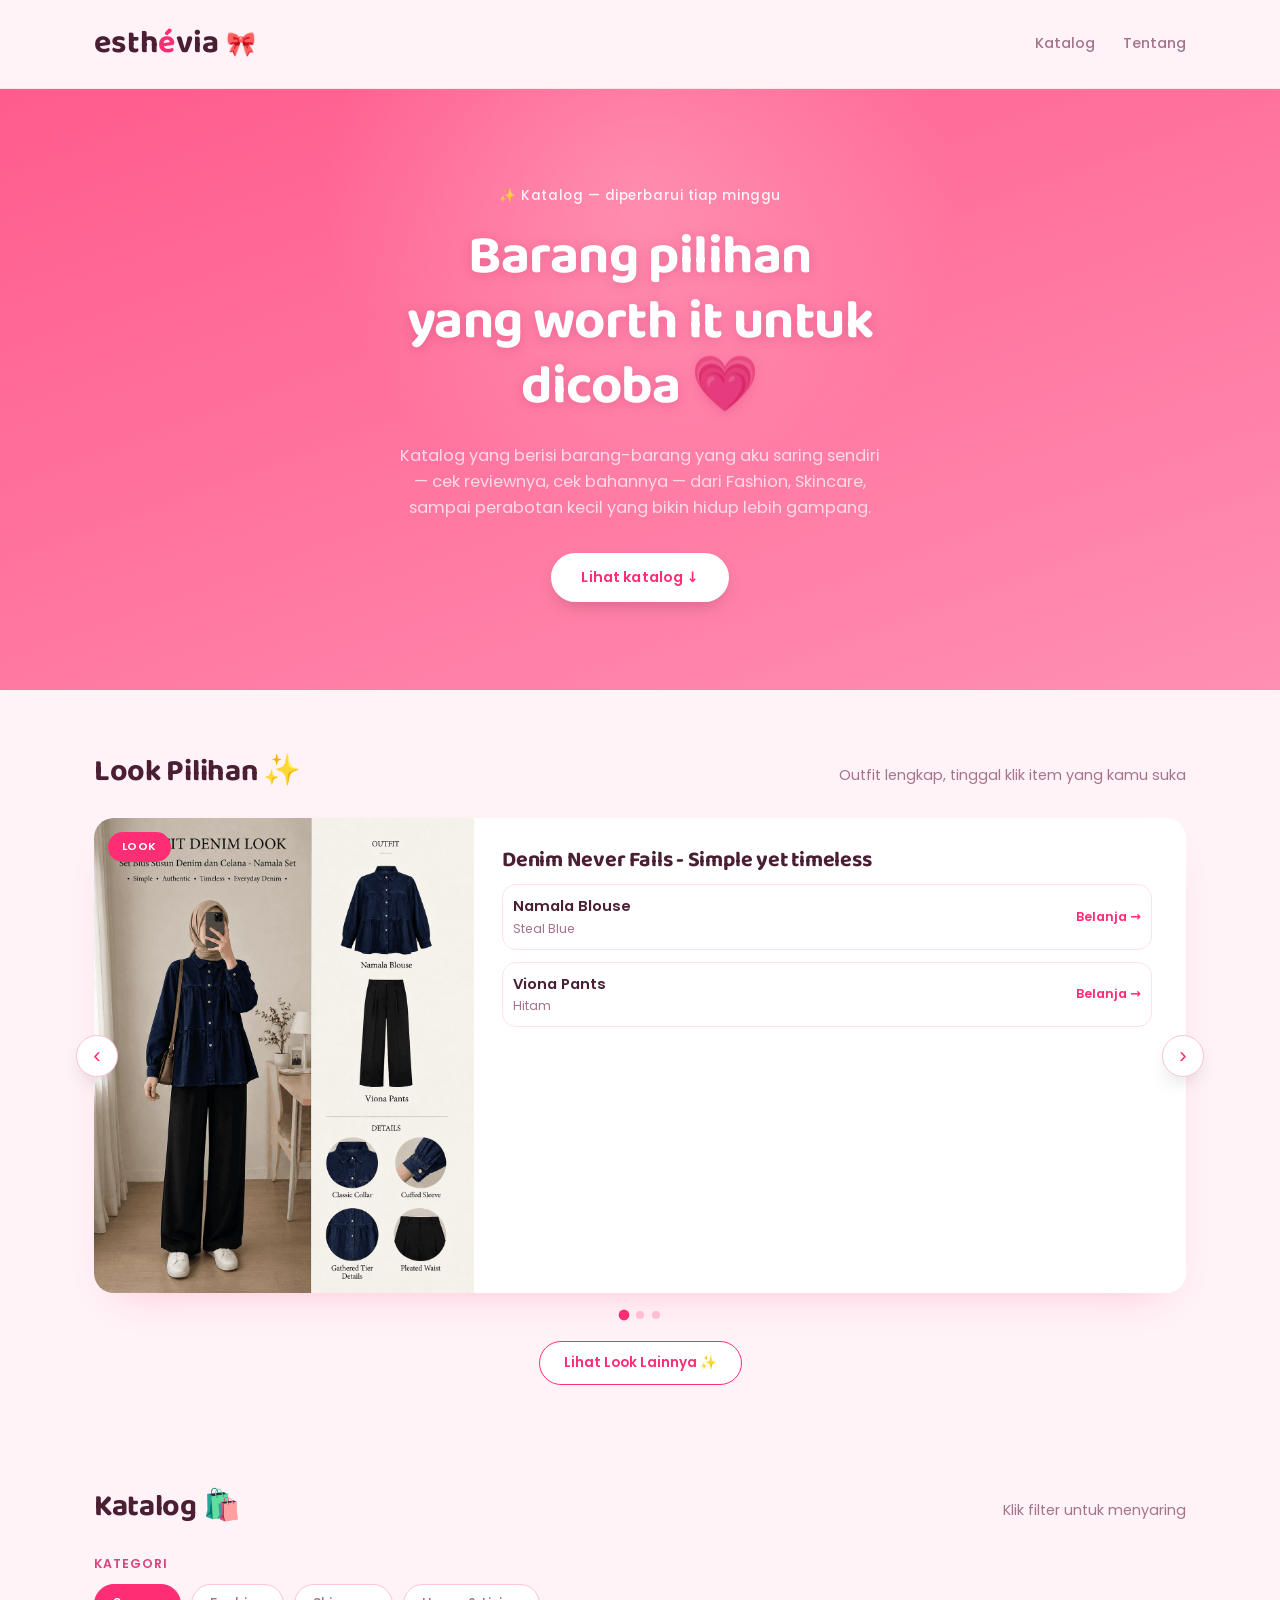
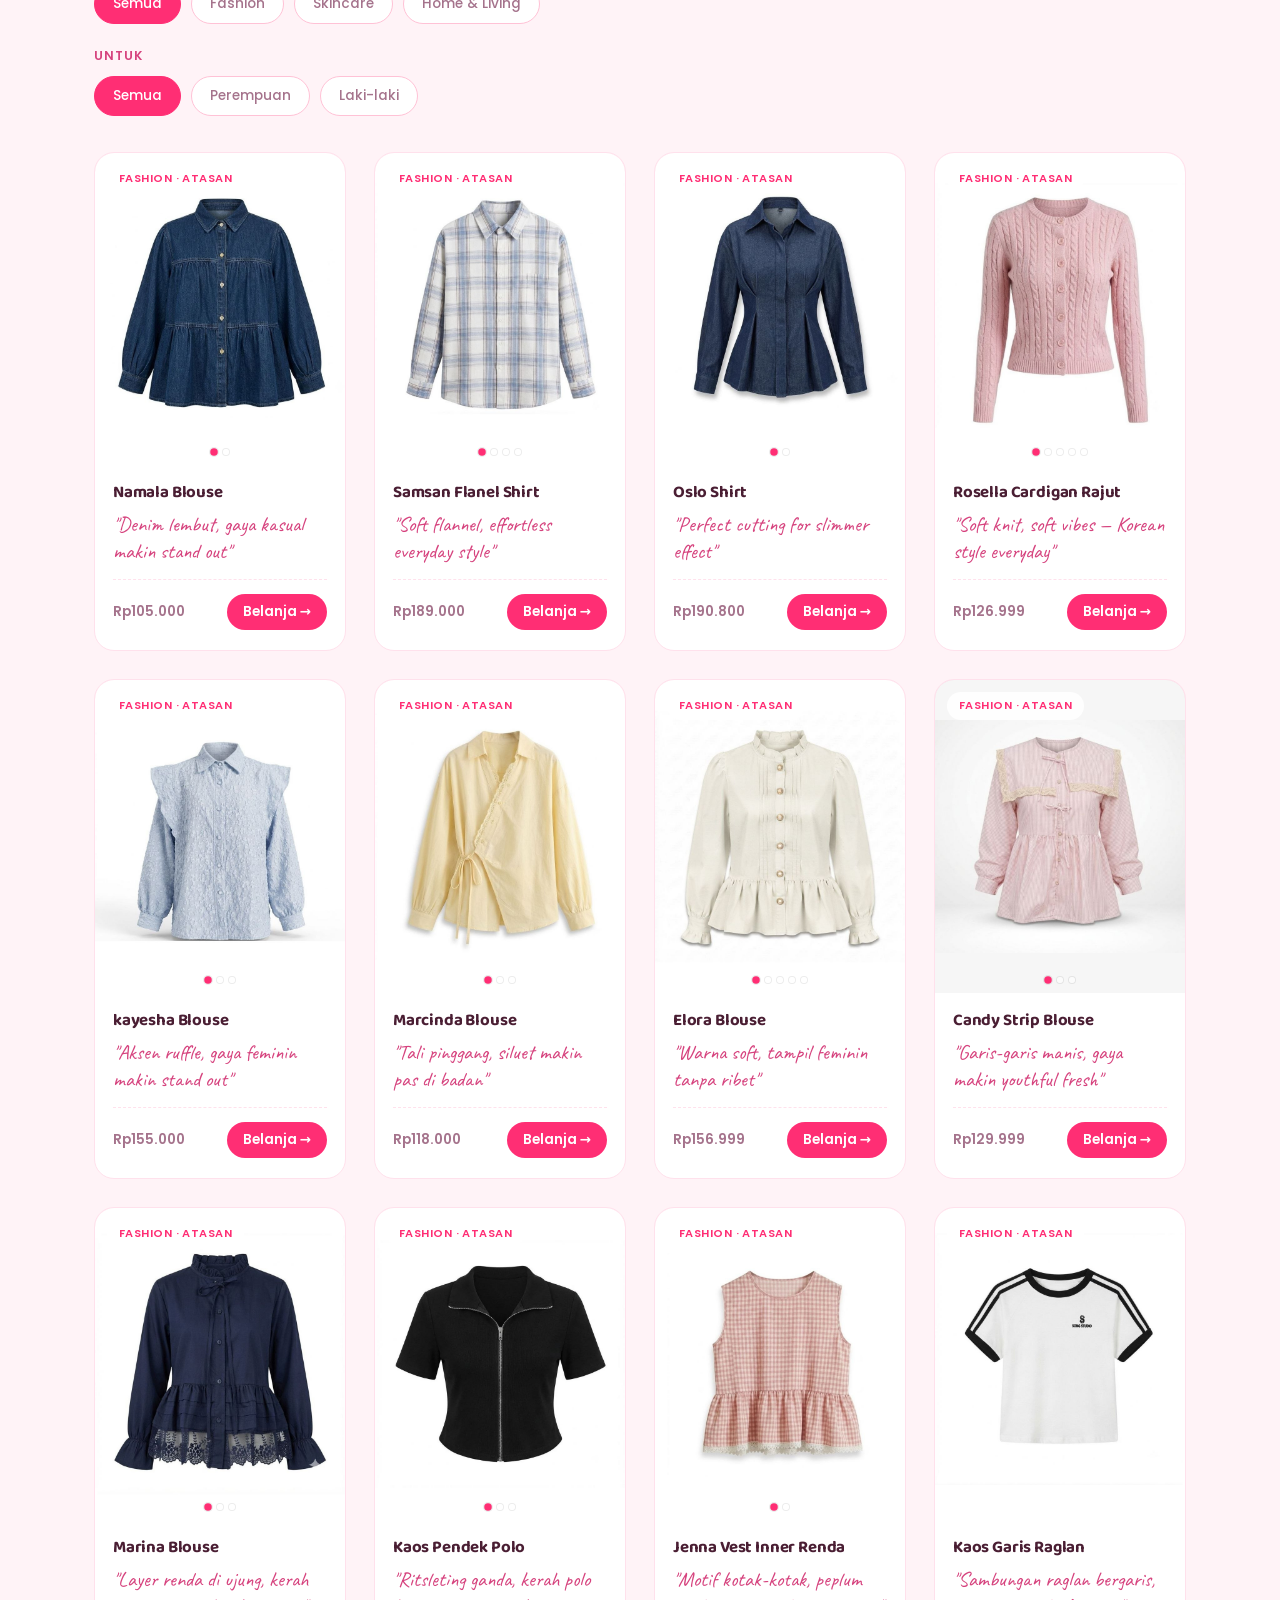
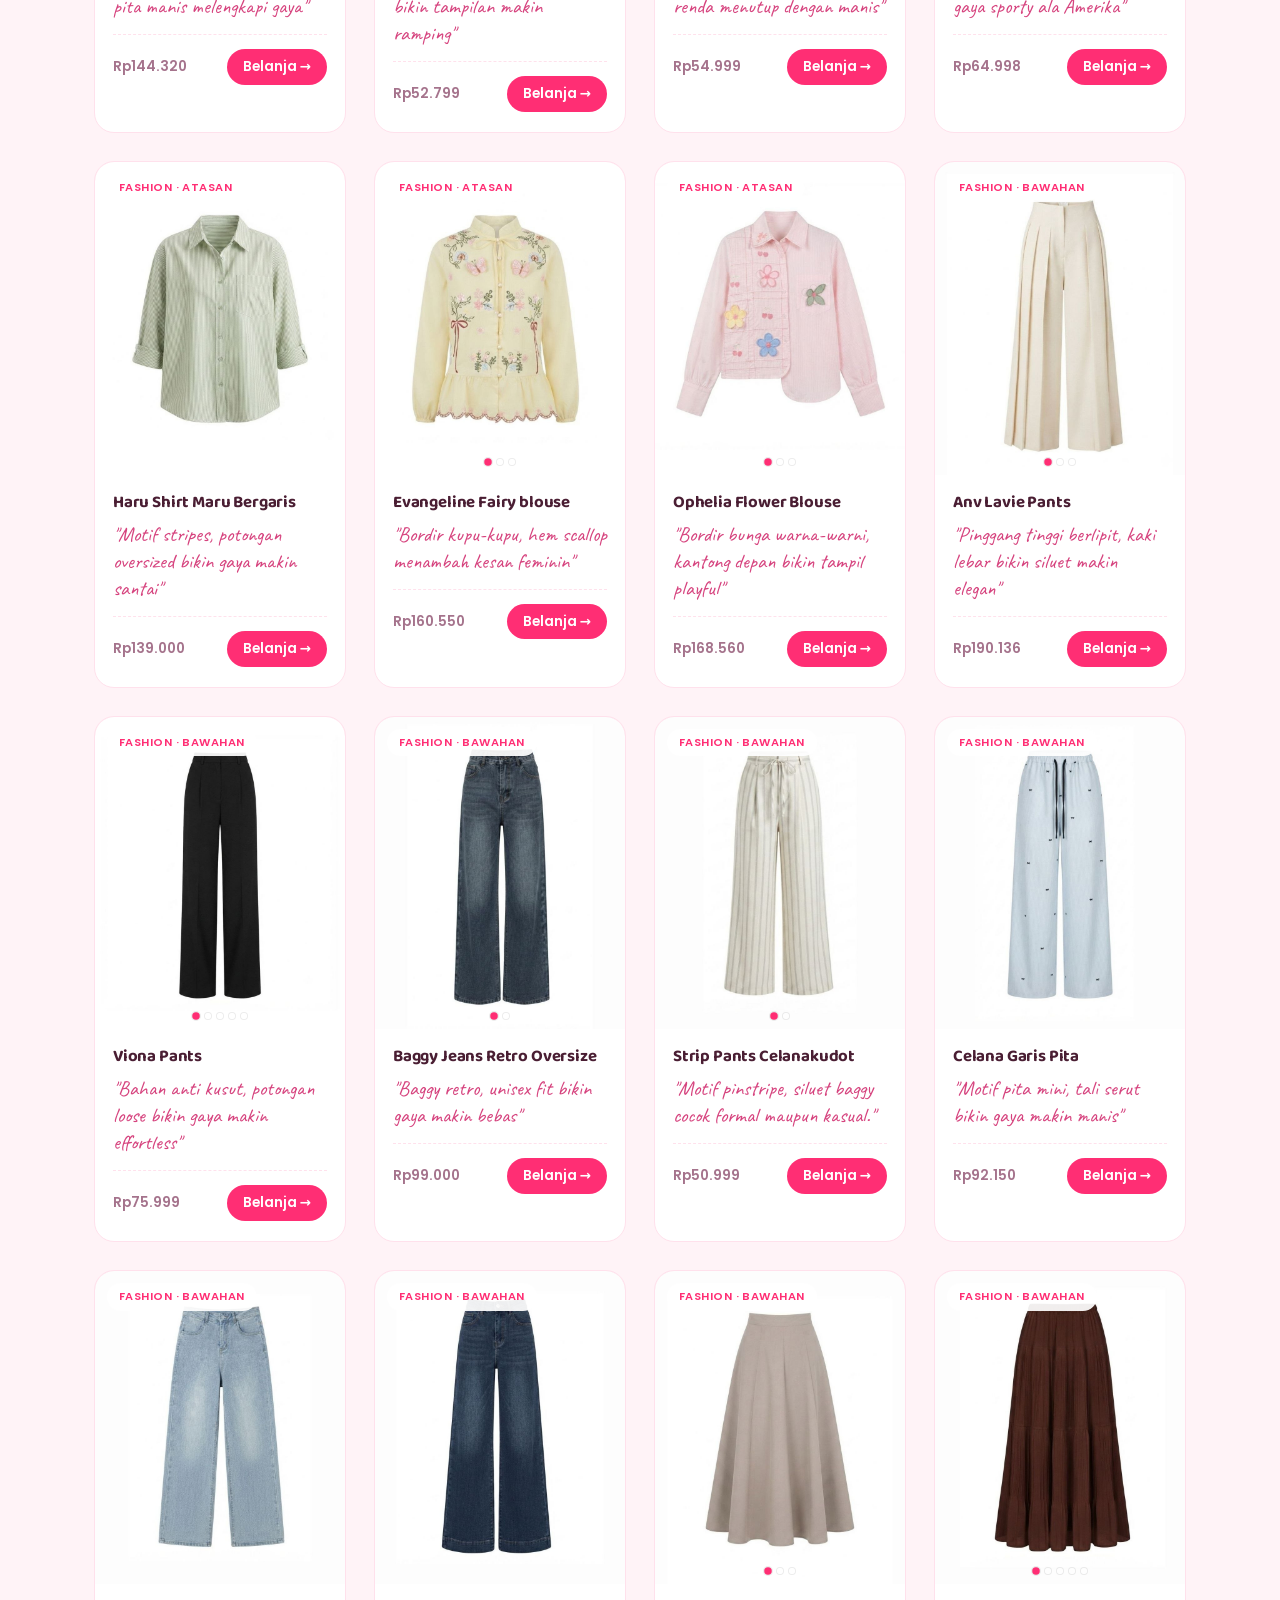
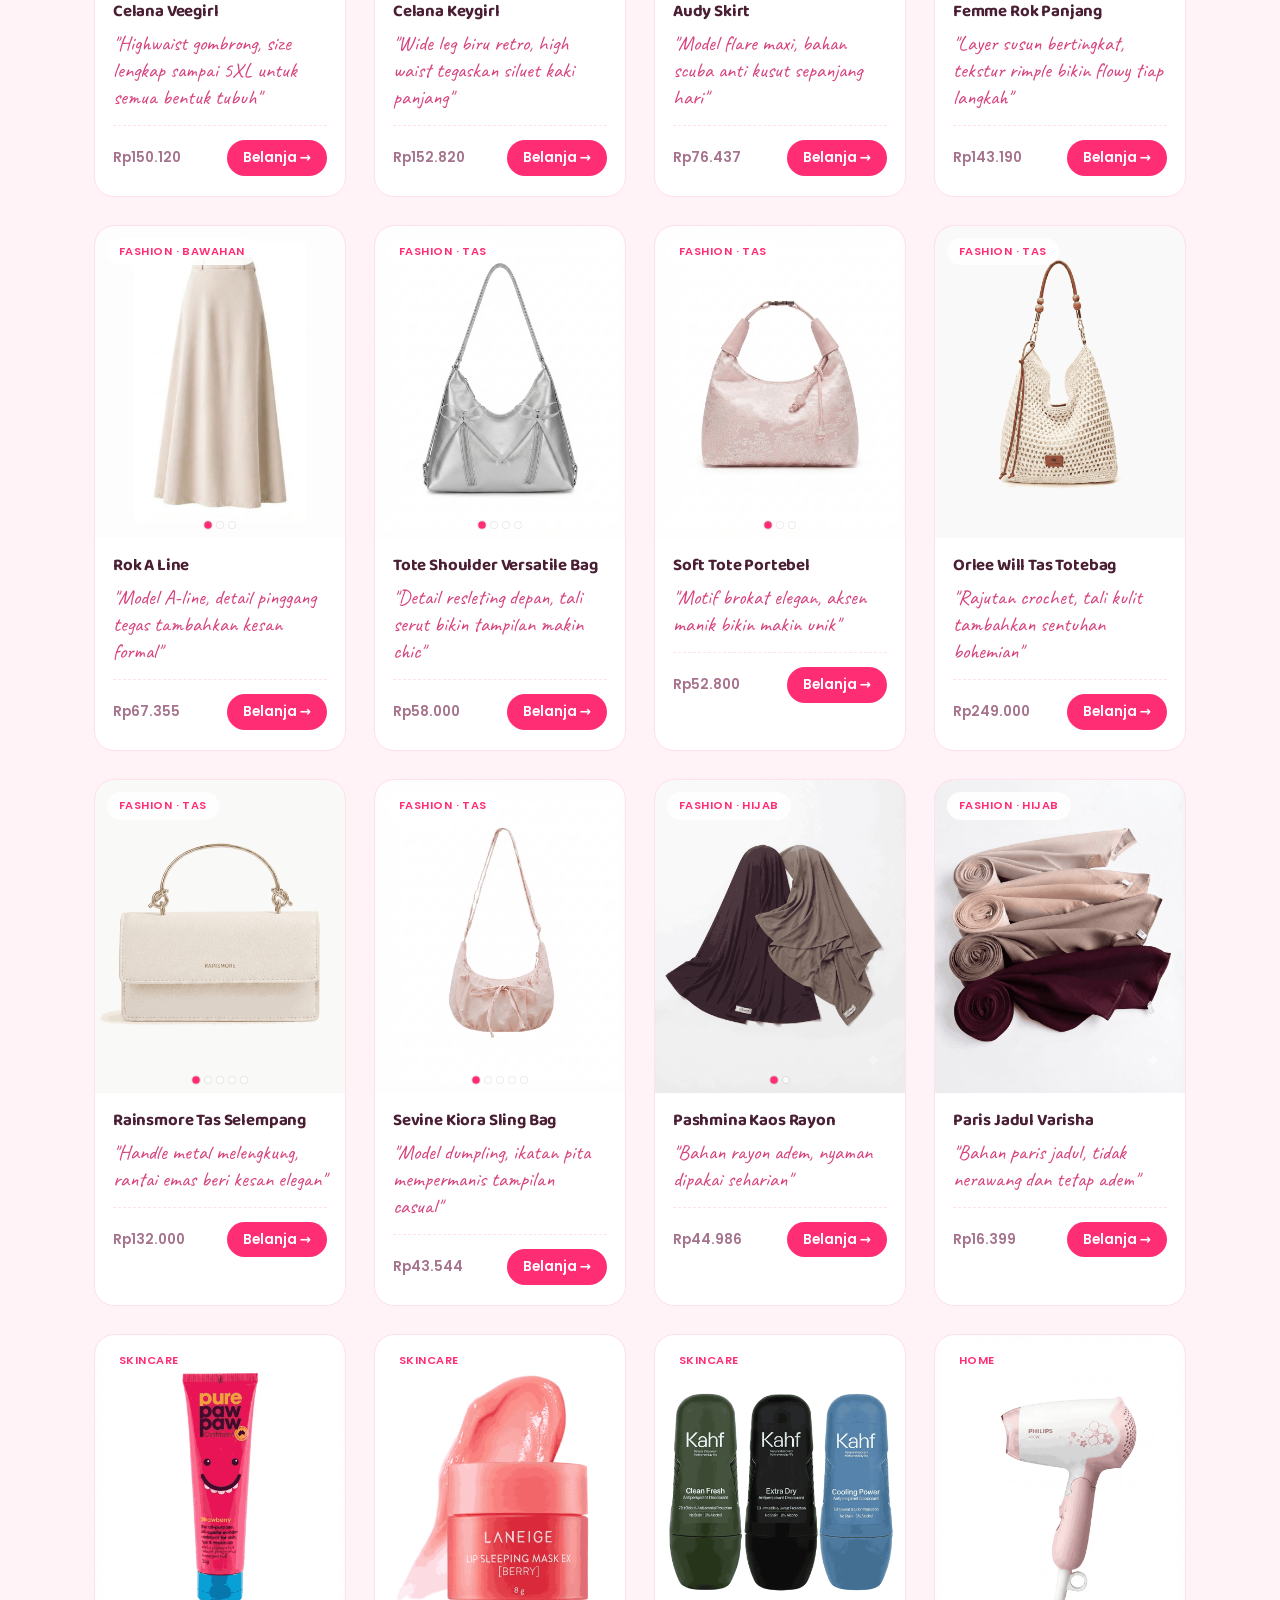
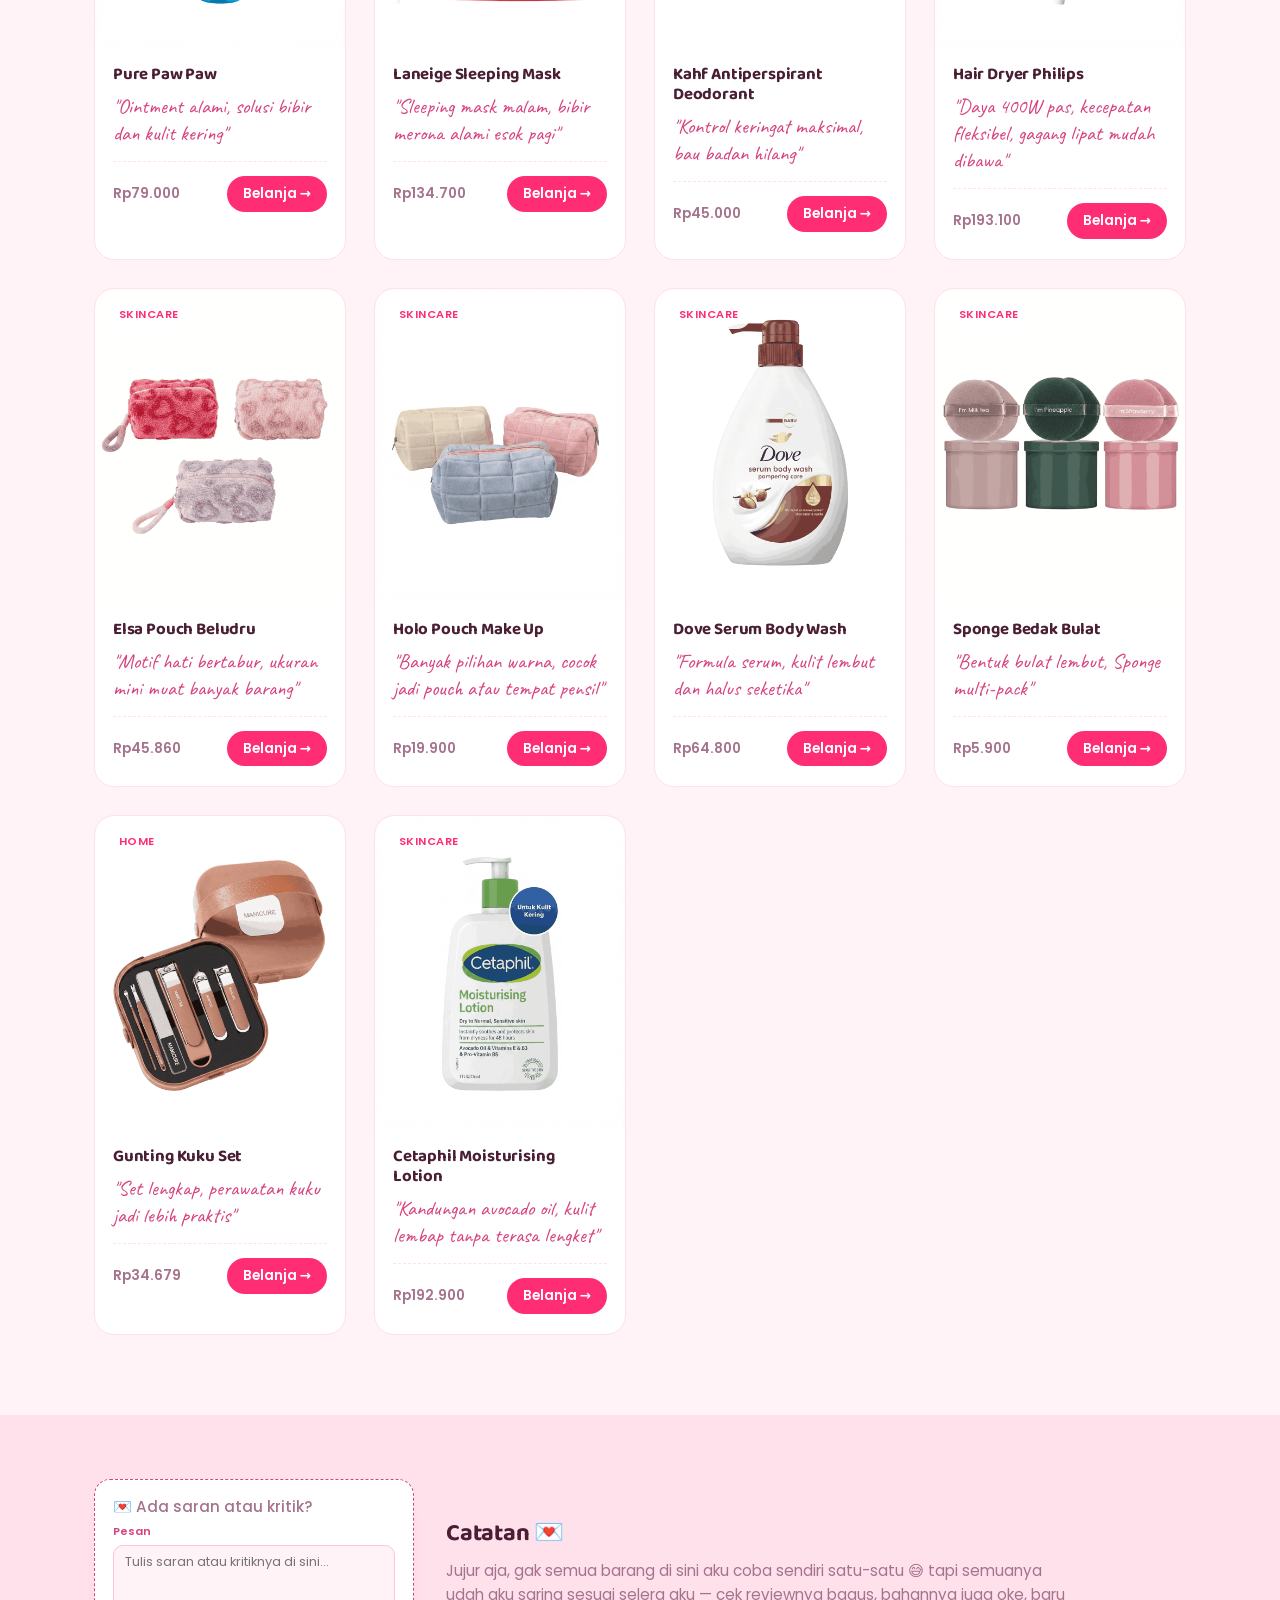
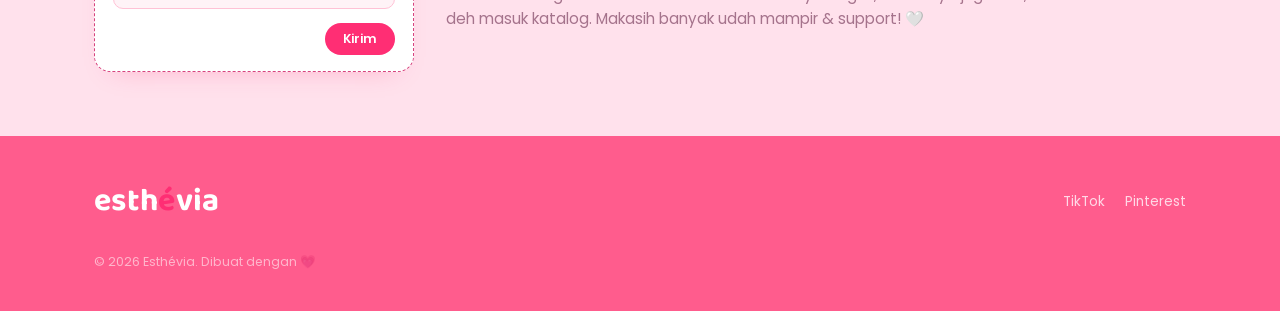
==== index.html @ 6f4e3a1a "Update index.html" ====
<!DOCTYPE html>
<html lang="id">
<head>
<meta charset="UTF-8">
<meta name="viewport" content="width=device-width, initial-scale=1.0">
<title>Esthévia — Katalog Rekomendasi</title>
<meta name="description" content="Kurasi barang pilihan yang benar-benar aku pakai dan rekomendasikan.">
<link rel="preconnect" href="https://fonts.googleapis.com">
<link rel="preconnect" href="https://fonts.gstatic.com" crossorigin>
<link href="https://fonts.googleapis.com/css2?family=Baloo+2:wght@500;600;700&family=Poppins:wght@400;500;600&family=Caveat:wght@500;600&display=swap" rel="stylesheet">
<link rel="stylesheet" href="style.css">
</head>
<body>

  <!-- ===== HEADER ===== -->
  <header class="site-header">
    <div class="wrap header-inner">
      <a href="#top" class="logo">esth<span>é</span>via <span class="logo-emoji">🎀</span></a>
      <nav class="main-nav">
        <a href="#katalog">Katalog</a>
        <a href="#tentang">Tentang</a>
      </nav>
    </div>
  </header>

  <!-- ===== HERO ===== -->
  <section class="hero" id="top">
    <div class="wrap hero-inner">
      <p class="hero-eyebrow">✨ Katalog — diperbarui tiap minggu</p>
      <h1 class="hero-title">Barang pilihan<br>yang worth it untuk dicoba 💗</h1>
      <p class="hero-sub">Katalog yang berisi barang-barang yang aku saring sendiri — cek reviewnya, cek bahannya — dari Fashion, Skincare, sampai perabotan kecil yang bikin hidup lebih gampang.</p>
      <a href="#katalog" class="hero-cta">Lihat katalog ↓</a>
    </div>
  </section>

  <!-- ===== LOOK OF THE WEEK ===== -->
  <section class="look" id="look">
    <div class="wrap">
      <div class="section-head">
        <h2>Look Pilihan ✨</h2>
        <p class="section-note">Outfit lengkap, tinggal klik item yang kamu suka</p>
      </div>

      <div class="look-carousel-wrap">
        <button class="look-nav look-nav-prev" id="lookPrev" aria-label="Look sebelumnya" type="button">‹</button>

        <div class="look-grid" id="lookGrid">

          <article class="look-card">
            <a class="look-photo" href="https://s.shopee.co.id/60Q6Vax48m" target="_blank" rel="noopener sponsored">
              <img src="Look 1.png" alt="Look 1">
              <span class="look-photo-tag">Look </span>
            </a>
            <div class="look-detail">
              <h3 class="look-title">Denim Never Fails - Simple yet timeless</h3>
              <ul class="look-items">
                <li class="look-item">
                  <a class="look-item-link" href="https://s.shopee.co.id/60Q6Vax48m" target="_blank" rel="noopener sponsored">
                      <span class="look-item-info">
                      <span class="look-item-name">Namala Blouse</span>
                      <span class="look-item-sub">Steal Blue</span>
                    </span>
                    <span class="look-item-cta">Belanja →</span>
                  </a>
                </li>
                <li class="look-item">
                  <a class="look-item-link" href="https://s.shopee.co.id/qi3OKfzMx" target="_blank" rel="noopener sponsored">
                      <span class="look-item-info">
                      <span class="look-item-name">Viona Pants</span>
                      <span class="look-item-sub">Hitam</span>
                    </span>
                    <span class="look-item-cta">Belanja →</span>
                  </a>
                </li>
              </ul>
            </div>
          </article>

          <article class="look-card">
            <a class="look-photo" href="https://link-affiliate-kamu.com/produk-kaos" target="_blank" rel="noopener sponsored">
              <img src="https://placehold.co/560x700/FFC2D6/4A1E33?text=Foto+Outfit" alt="Look casual weekend">
              <span class="look-photo-tag">Casual weekend</span>
            </a>
            <div class="look-detail">
              <h3 class="look-title">Santai tapi Tetep Cute</h3>
              <p class="look-desc">Buat jalan santai atau nongkrong — nyaman dipakai seharian, tetap kelihatan effortless.</p>
              <ul class="look-items">
                <li class="look-item">
                  <a class="look-item-link" href="https://link-affiliate-kamu.com/produk-kaos" target="_blank" rel="noopener sponsored">
                    <img class="look-item-thumb" src="https://placehold.co/120x120/FFE1EC/4A1E33?text=%F0%9F%91%95" alt="Kaos">
                    <span class="look-item-info">
                      <span class="look-item-name">Kaos Oversized</span>
                      <span class="look-item-sub">White / Sage / Mocha</span>
                    </span>
                    <span class="look-item-cta">Belanja →</span>
                  </a>
                </li>
                <li class="look-item">
                  <a class="look-item-link" href="https://link-affiliate-kamu.com/produk-celana-look" target="_blank" rel="noopener sponsored">
                    <img class="look-item-thumb" src="https://placehold.co/120x120/FFE1EC/4A1E33?text=%F0%9F%91%96" alt="Celana">
                    <span class="look-item-info">
                      <span class="look-item-name">Celana Wide Leg</span>
                      <span class="look-item-sub">Denim / Khaki</span>
                    </span>
                    <span class="look-item-cta">Belanja →</span>
                  </a>
                </li>
              </ul>
            </div>
          </article>

          <article class="look-card">
            <a class="look-photo" href="https://link-affiliate-kamu.com/produk-blazer" target="_blank" rel="noopener sponsored">
              <img src="https://placehold.co/560x700/FFC2D6/4A1E33?text=Foto+Outfit" alt="Look formal meeting">
              <span class="look-photo-tag">Office look</span>
            </a>
            <div class="look-detail">
              <h3 class="look-title">Formal tapi Gak Kaku</h3>
              <p class="look-desc">Cocok buat meeting atau presentasi — tetap rapi tapi tetap nyaman dipakai seharian.</p>
              <ul class="look-items">
                <li class="look-item">
                  <a class="look-item-link" href="https://link-affiliate-kamu.com/produk-blazer" target="_blank" rel="noopener sponsored">
                    <img class="look-item-thumb" src="https://placehold.co/120x120/FFE1EC/4A1E33?text=%F0%9F%A7%A5" alt="Blazer">
                    <span class="look-item-info">
                      <span class="look-item-name">Blazer Oversized</span>
                      <span class="look-item-sub">Black / Navy / Beige</span>
                    </span>
                    <span class="look-item-cta">Belanja →</span>
                  </a>
                </li>
                <li class="look-item">
                  <a class="look-item-link" href="https://link-affiliate-kamu.com/produk-kemeja" target="_blank" rel="noopener sponsored">
                    <img class="look-item-thumb" src="https://placehold.co/120x120/FFE1EC/4A1E33?text=%F0%9F%91%94" alt="Kemeja">
                    <span class="look-item-info">
                      <span class="look-item-name">Kemeja Basic</span>
                      <span class="look-item-sub">White / Sky Blue</span>
                    </span>
                    <span class="look-item-cta">Belanja →</span>
                  </a>
                </li>
                <li class="look-item">
                  <a class="look-item-link" href="https://link-affiliate-kamu.com/produk-celana-formal" target="_blank" rel="noopener sponsored">
                    <img class="look-item-thumb" src="https://placehold.co/120x120/FFE1EC/4A1E33?text=%F0%9F%91%96" alt="Celana formal">
                    <span class="look-item-info">
                      <span class="look-item-name">Celana Kain Straight</span>
                      <span class="look-item-sub">Black / Grey</span>
                    </span>
                    <span class="look-item-cta">Belanja →</span>
                  </a>
                </li>
              </ul>
            </div>
          </article>

        </div>

        <button class="look-nav look-nav-next" id="lookNext" aria-label="Look berikutnya" type="button">›</button>
      </div>

      <div class="look-dots" id="lookDots"></div>

      <div class="look-more-wrap">
        <a class="look-load-more" href="looks.html">Lihat Look Lainnya ✨</a>
      </div>
    </div>
  </section>

<!-- SECTION CATALOG-->
  <section class="katalog" id="katalog">
    <div class="wrap">
      <div class="section-head">
        <h2>Katalog 🛍️</h2>
        <p class="section-note">Klik filter untuk menyaring</p>
      </div>

      <div class="filter-group">
        <p class="filter-label">Kategori</p>
        <div class="filter-bar" role="tablist" aria-label="Saring kategori">
          <button class="filter-pill is-active" data-filter-type="category" data-filter="all">Semua</button>
          <button class="filter-pill" data-filter-type="category" data-filter="Fashion">Fashion</button>
          <button class="filter-pill" data-filter-type="category" data-filter="Skincare">Skincare</button>
          <button class="filter-pill" data-filter-type="category" data-filter="home">Home &amp; Living</button>
        </div>
      </div>

      <div class="filter-group sub-filter-group" id="FashionSubfilter" hidden>
        <p class="filter-label">Jenis Fashion</p>
        <div class="filter-bar" role="tablist" aria-label="Saring jenis Fashion">
          <button class="filter-pill sub-pill is-active" data-filter-type="subcategory" data-filter="all">Semua</button>
          <button class="filter-pill sub-pill" data-filter-type="subcategory" data-filter="atasan">Atasan</button>
          <button class="filter-pill sub-pill" data-filter-type="subcategory" data-filter="rok">Bawahan</button>
          <button class="filter-pill sub-pill" data-filter-type="subcategory" data-filter="celana">Hijab</button>
          <button class="filter-pill sub-pill" data-filter-type="subcategory" data-filter="celana">Tas</button>
        </div>
      </div>

      <div class="filter-group">
        <p class="filter-label">Untuk</p>
        <div class="filter-bar" role="tablist" aria-label="Saring gender">
          <button class="filter-pill is-active" data-filter-type="gender" data-filter="all">Semua</button>
          <button class="filter-pill" data-filter-type="gender" data-filter="Perempuan">Perempuan</button>
          <button class="filter-pill" data-filter-type="gender" data-filter="Laki-laki">Laki-laki</button>
        </div>
      </div>

      <!-- ===== GRID PRODUK ===== -->
      <div class="grid" id="productGrid">
        <!-- data-subcategory cuma dipakai kalau data-category="Fashion": isi atasan / rok / celana / kondangan -->
        <article class="card" data-category="Fashion" data-subcategory="atasan" data-gender="Perempuan">
          <div class="card-media">
            <div class="card-media-gallery">
              <a href="https://s.shopee.co.id/60Q6Vax48m" target="_blank" rel="noopener sponsored">
                <img src="Namala Blouse.jpg" alt="Namala Blouse - Steal Blue" loading="lazy">
              </a>
              <a href="https://s.shopee.co.id/60Q6Vax48m" target="_blank" rel="noopener sponsored">
                <img src="Namala Blouse 2.jpg" alt="Namala Blouse - Cloud Grey" loading="lazy">
              </a>
            </div>
            <span class="card-tag">Fashion · Atasan</span>
          </div>
          <div class="card-body">
            <h3 class="card-title">Namala Blouse</h3>
            <p class="card-note">"Denim lembut, gaya kasual makin stand out"</p>
            <div class="card-foot">
              <span class="card-price">Rp105.000</span>
              <a class="card-cta" href="https://s.shopee.co.id/60Q6Vax48m" target="_blank" rel="noopener sponsored">Belanja →</a>
            </div>
          </div>
        </article>
        
<!-- Tambah katalog-->
        <article class="card" data-category="Fashion" data-subcategory="atasan" data-gender="Perempuan">
          <div class="card-media">
            <div class="card-media-gallery">
              <a href="https://s.shopee.co.id/1VxjhNp482" target="_blank" rel="noopener sponsored">
                <img src="Samsan Flanel 1.jpg" alt="Samsan Flanel 1" loading="lazy">
              </a>
              <a href="https://s.shopee.co.id/1VxjhNp482" target="_blank" rel="noopener sponsored">
                <img src="Samsan Flanel 2.jpg" alt="Samsan Flanel 2" loading="lazy">
              </a>
              <a href="https://s.shopee.co.id/1VxjhNp482" target="_blank" rel="noopener sponsored">
                <img src="Samsan Flanel 3.jpg" alt="Samsan Flanel 3" loading="lazy">
              </a>
              <a href="https://s.shopee.co.id/1VxjhNp482" target="_blank" rel="noopener sponsored">
                <img src="Samsan Flanel 4.jpg" alt="Samsan Flanel 4" loading="lazy">
              </a>
            </div>
            <span class="card-tag">Fashion · Atasan</span>
          </div>
          <div class="card-body">
            <h3 class="card-title">Samsan Flanel Shirt</h3>
            <p class="card-note">"Soft flannel, effortless everyday style"</p>
            <div class="card-foot">
              <span class="card-price">Rp189.000</span>
              <a class="card-cta" href="https://s.shopee.co.id/1VxjhNp482" target="_blank" rel="noopener sponsored">Belanja →</a>
            </div>
          </div>
        </article>

    <!-- Tambah katalog-->
        <article class="card" data-category="Fashion" data-subcategory="atasan" data-gender="Perempuan">
          <div class="card-media">
            <div class="card-media-gallery">
              <a href="https://s.shopee.co.id/W5CWT0Ilz" target="_blank" rel="noopener sponsored">
                <img src="Oslo Shirt 1.jpg" alt="Oslo Shirt 1" loading="lazy">
              </a>
              <a href="https://s.shopee.co.id/W5CWT0Ilz" target="_blank" rel="noopener sponsored">
                <img src="Oslo Shirt 2.jpg" alt="Oslo Shirt 2" loading="lazy">
              </a>
            </div>
            <span class="card-tag">Fashion · Atasan</span>
          </div>
          <div class="card-body">
            <h3 class="card-title">Oslo Shirt</h3>
            <p class="card-note">"Perfect cutting for slimmer effect"</p>
            <div class="card-foot">
              <span class="card-price">Rp190.800</span>
              <a class="card-cta" href="https://s.shopee.co.id/W5CWT0Ilz" target="_blank" rel="noopener sponsored">Belanja →</a>
            </div>
          </div>
        </article>

<!-- Tambah katalog-->
        <article class="card" data-category="Fashion" data-subcategory="atasan" data-gender="Perempuan">
          <div class="card-media">
            <div class="card-media-gallery">
              <a href="https://s.shopee.co.id/3Vio8MV2PF" target="_blank" rel="noopener sponsored">
                <img src="Rosella Cardigan 1.jpg" alt="Rosella Cardigan 1" loading="lazy">
              </a>
              <a href="https://s.shopee.co.id/3Vio8MV2PF" target="_blank" rel="noopener sponsored">
                <img src="Rosella Cardigan 2.jpg" alt="Rosella Cardigan 2" loading="lazy">
              </a>
              <a href="https://s.shopee.co.id/3Vio8MV2PF" target="_blank" rel="noopener sponsored">
                <img src="Rosella Cardigan 3.jpg" alt="Rosella Cardigan 3" loading="lazy">
              </a>
              <a href="https://s.shopee.co.id/3Vio8MV2PF" target="_blank" rel="noopener sponsored">
                <img src="Rosella Cardigan 4.jpg" alt="Rosella Cardigan 4" loading="lazy">
              </a>
              <a href="https://s.shopee.co.id/3Vio8MV2PF" target="_blank" rel="noopener sponsored">
                <img src="Rosella Cardigan 5.jpg" alt="Rosella Cardigan 5" loading="lazy">
              </a>
            </div>
            <span class="card-tag">Fashion · Atasan</span>
          </div>
          <div class="card-body">
            <h3 class="card-title">Rosella Cardigan Rajut</h3>
            <p class="card-note">"Soft knit, soft vibes — Korean style everyday"</p>
            <div class="card-foot">
              <span class="card-price">Rp126.999</span>
              <a class="card-cta" href="https://s.shopee.co.id/3Vio8MV2PF" target="_blank" rel="noopener sponsored">Belanja →</a>
            </div>
          </div>
        </article>
        
<!-- Tambah katalog-->
        <article class="card" data-category="Fashion" data-subcategory="atasan" data-gender="Perempuan">
          <div class="card-media">
            <div class="card-media-gallery">
              <a href="https://s.shopee.co.id/18vz8wL2T" target="_blank" rel="noopener sponsored">
                <img src="Kayesha Blouse 1.jpg" alt="Kayesha Blouse 1" loading="lazy">
              </a>
              <a href="https://s.shopee.co.id/18vz8wL2T" target="_blank" rel="noopener sponsored">
                <img src="Kayesha Blouse 2.jpg" alt="Kayesha Blouse 2" loading="lazy">
              </a>
              <a href="https://s.shopee.co.id/18vz8wL2T" target="_blank" rel="noopener sponsored">
                <img src="Kayesha Blouse 3.jpg" alt="Kayesha Blouse 3" loading="lazy">
              </a>
            </div>
            <span class="card-tag">Fashion · Atasan</span>
          </div>
          <div class="card-body">
            <h3 class="card-title">kayesha Blouse</h3>
            <p class="card-note">"Aksen ruffle, gaya feminin makin stand out"</p>
            <div class="card-foot">
              <span class="card-price">Rp155.000</span>
              <a class="card-cta" href="https://s.shopee.co.id/18vz8wL2T" target="_blank" rel="noopener sponsored">Belanja →</a>
            </div>
          </div>
        </article> 
        
<!-- Tambah katalog-->
        <article class="card" data-category="Fashion" data-subcategory="atasan" data-gender="Perempuan">
          <div class="card-media">
            <div class="card-media-gallery">
              <a href="https://s.shopee.co.id/80BDVuZGyb" target="_blank" rel="noopener sponsored">
                <img src="Marcinda Blouse 1.jpg" alt="Marcinda Blouse 1" loading="lazy">
              </a>
              <a href="https://s.shopee.co.id/80BDVuZGyb" target="_blank" rel="noopener sponsored">
                <img src="Marcinda Blouse 2.jpg" alt="Marcinda Blouse 2" loading="lazy">
              </a>
              <a href="https://s.shopee.co.id/80BDVuZGyb" target="_blank" rel="noopener sponsored">
                <img src="Marcinda Blouse 3.jpg" alt="Marcinda Blouse 3" loading="lazy">
              </a>
            </div>
            <span class="card-tag">Fashion · Atasan</span>
          </div>
          <div class="card-body">
            <h3 class="card-title">Marcinda Blouse</h3>
            <p class="card-note">"Tali pinggang, siluet makin pas di badan"</p>
            <div class="card-foot">
              <span class="card-price">Rp118.000</span>
              <a class="card-cta" href="https://s.shopee.co.id/80BDVuZGyb" target="_blank" rel="noopener sponsored">Belanja →</a>
            </div>
          </div>
        </article> 
        
<!-- Tambah katalog-->
        <article class="card" data-category="Fashion" data-subcategory="atasan" data-gender="Perempuan">
          <div class="card-media">
            <div class="card-media-gallery">
              <a href="https://s.shopee.co.id/7fYN8HFgL1" target="_blank" rel="noopener sponsored">
                <img src="Elora Blouse 1.jpg" alt="Elora Blouse 1" loading="lazy">
              </a>
              <a href="https://s.shopee.co.id/7fYN8HFgL1" target="_blank" rel="noopener sponsored">
                <img src="Elora Blouse 2.jpg" alt="Elora Blouse 2" loading="lazy">
              </a>
              <a href="https://s.shopee.co.id/7fYN8HFgL1" target="_blank" rel="noopener sponsored">
                <img src="Elora Blouse 3.jpg" alt="Elora Blouse 3" loading="lazy">
              </a>
              <a href="https://s.shopee.co.id/7fYN8HFgL1" target="_blank" rel="noopener sponsored">
                <img src="Elora Blouse 4.jpg" alt="Elora Blouse 4" loading="lazy">
              </a>
              <a href="https://s.shopee.co.id/7fYN8HFgL1" target="_blank" rel="noopener sponsored">
                <img src="Elora Blouse 5.jpg" alt="Elora Blouse 5" loading="lazy">
              </a>
            </div>
            <span class="card-tag">Fashion · Atasan</span>
          </div>
          <div class="card-body">
            <h3 class="card-title">Elora Blouse</h3>
            <p class="card-note">"Warna soft, tampil feminin tanpa ribet"</p>
            <div class="card-foot">
              <span class="card-price">Rp156.999</span>
              <a class="card-cta" href="https://s.shopee.co.id/7fYN8HFgL1" target="_blank" rel="noopener sponsored">Belanja →</a>
            </div>
          </div>
        </article> 
        
<!-- Tambah katalog-->
        <article class="card" data-category="Fashion" data-subcategory="atasan" data-gender="Perempuan">
          <div class="card-media">
            <div class="card-media-gallery">
              <a href="https://s.shopee.co.id/5fnIkceLxA" target="_blank" rel="noopener sponsored">
                <img src="Candy Strip Blouse 3.jpg" alt="Candy Strip Blouse 3" loading="lazy">
              </a>
              <a href="https://s.shopee.co.id/5fnIkceLxA" target="_blank" rel="noopener sponsored">
                <img src="Candy Strip Blouse 2.jpg" alt="Candy Strip Blouse 2" loading="lazy">
              </a>
              <a href="https://s.shopee.co.id/5fnIkceLxA" target="_blank" rel="noopener sponsored">
                <img src="Candy Strip Blouse 1.jpg" alt="Candy Strip Blouse 1" loading="lazy">
              </a>
            </div>
            <span class="card-tag">Fashion · Atasan</span>
          </div>
          <div class="card-body">
            <h3 class="card-title">Candy Strip Blouse</h3>
            <p class="card-note">"Garis-garis manis, gaya makin youthful fresh"</p>
            <div class="card-foot">
              <span class="card-price">Rp129.999</span>
              <a class="card-cta" href="https://s.shopee.co.id/5fnIkceLxA" target="_blank" rel="noopener sponsored">Belanja →</a>
            </div>
          </div>
        </article> 
        
<!-- Tambah katalog-->
        <article class="card" data-category="Fashion" data-subcategory="atasan" data-gender="Perempuan">
          <div class="card-media">
            <div class="card-media-gallery">
              <a href="https://s.shopee.co.id/4VbLk6rIXD" target="_blank" rel="noopener sponsored">
                <img src="Marina Blouse 1.jpg" alt="Marina Blouse 1" loading="lazy">
              </a>
              <a href="https://s.shopee.co.id/4VbLk6rIXD" target="_blank" rel="noopener sponsored">
                <img src="Marina Blouse 2.jpg" alt="Marina Blouse 2" loading="lazy">
              </a>
              <a href="https://s.shopee.co.id/4VbLk6rIXD" target="_blank" rel="noopener sponsored">
                <img src="Marina Blouse 3.jpg" alt="Marina Blouse 3" loading="lazy">
              </a>
            </div>
            <span class="card-tag">Fashion · Atasan</span>
          </div>
          <div class="card-body">
            <h3 class="card-title">Marina Blouse</h3>
            <p class="card-note">"Layer renda di ujung, kerah pita manis melengkapi gaya"</p>
            <div class="card-foot">
              <span class="card-price">Rp144.320</span>
              <a class="card-cta" href="https://s.shopee.co.id/4VbLk6rIXD" target="_blank" rel="noopener sponsored">Belanja →</a>
            </div>
          </div>
        </article> 

<!-- Tambah katalog-->
        <article class="card" data-category="Fashion" data-subcategory="atasan" data-gender="Perempuan">
          <div class="card-media">
            <div class="card-media-gallery">
              <a href="https://s.shopee.co.id/8Ko4F3TSTY" target="_blank" rel="noopener sponsored">
                <img src="Kaos Pendek Polo 1.jpg" alt="Kaos Pendek Polo 1" loading="lazy">
              </a>
              <a href="https://s.shopee.co.id/8Ko4F3TSTY" target="_blank" rel="noopener sponsored">
                <img src="Kaos Pendek Polo 2.jpg" alt="Kaos Pendek Polo 2" loading="lazy">
              </a>
              <a href="https://s.shopee.co.id/8Ko4F3TSTY" target="_blank" rel="noopener sponsored">
                <img src="Kaos Pendek Polo 3.jpg" alt="Kaos Pendek Polo 3" loading="lazy">
              </a>
            </div>
            <span class="card-tag">Fashion · Atasan</span>
          </div>
          <div class="card-body">
            <h3 class="card-title">Kaos Pendek Polo</h3>
            <p class="card-note">"Ritsleting ganda, kerah polo bikin tampilan makin ramping"</p>
            <div class="card-foot">
              <span class="card-price">Rp52.799</span>
              <a class="card-cta" href="https://s.shopee.co.id/8Ko4F3TSTY" target="_blank" rel="noopener sponsored">Belanja →</a>
            </div>
          </div>
        </article> 
        
<!-- Tambah katalog-->
        <article class="card" data-category="Fashion" data-subcategory="atasan" data-gender="Perempuan">
          <div class="card-media">
            <div class="card-media-gallery">
              <a href="https://s.shopee.co.id/7Ac6v8pjrr" target="_blank" rel="noopener sponsored">
                <img src="Jenna Vest 1.jpg" alt="Jenna Vest 1" loading="lazy">
              </a>
              <a href="https://s.shopee.co.id/7Ac6v8pjrr" target="_blank" rel="noopener sponsored">
                <img src="Jenna Vest 2.jpg" alt="Jenna Vest 2" loading="lazy">
              </a>
            </div>
            <span class="card-tag">Fashion · Atasan</span>
          </div>
          <div class="card-body">
            <h3 class="card-title">Jenna Vest Inner Renda</h3>
            <p class="card-note">"Motif kotak-kotak, peplum renda menutup dengan manis"</p>
            <div class="card-foot">
              <span class="card-price">Rp54.999</span>
              <a class="card-cta" href="https://s.shopee.co.id/7Ac6v8pjrr" target="_blank" rel="noopener sponsored">Belanja →</a>
            </div>
          </div>
        </article> 
        
<!-- Tambah katalog-->
        <article class="card" data-category="Fashion" data-subcategory="atasan" data-gender="Perempuan">
          <div class="card-media">
            <div class="card-media-gallery">
              <a href="https://s.shopee.co.id/5Ar2XXHjet" target="_blank" rel="noopener sponsored">
                <img src="Kaos Garis Raglan.jpg" alt="Kaos Garis Raglan" loading="lazy">
              </a>
            </div>
            <span class="card-tag">Fashion · Atasan</span>
          </div>
          <div class="card-body">
            <h3 class="card-title">Kaos Garis Raglan</h3>
            <p class="card-note">"Sambungan raglan bergaris, gaya sporty ala Amerika"</p>
            <div class="card-foot">
              <span class="card-price">Rp64.998</span>
              <a class="card-cta" href="https://s.shopee.co.id/5Ar2XXHjet" target="_blank" rel="noopener sponsored">Belanja →</a>
            </div>
          </div>
        </article> 
        
<!-- Tambah katalog-->
        <article class="card" data-category="Fashion" data-subcategory="atasan" data-gender="Perempuan">
          <div class="card-media">
            <div class="card-media-gallery">
              <a href="https://s.shopee.co.id/2BDQy60wc5" target="_blank" rel="noopener sponsored">
                <img src="Haru Shirt Maru Bergaris.jpg" alt="Haru Shirt Maru Bergaris" loading="lazy">
              </a>
            </div>
            <span class="card-tag">Fashion · Atasan</span>
          </div>
          <div class="card-body">
            <h3 class="card-title">Haru Shirt Maru Bergaris</h3>
            <p class="card-note">"Motif stripes, potongan oversized bikin gaya makin santai"</p>
            <div class="card-foot">
              <span class="card-price">Rp139.000</span>
              <a class="card-cta" href="https://s.shopee.co.id/2BDQy60wc5" target="_blank" rel="noopener sponsored">Belanja →</a>
            </div>
          </div>
        </article> 
        
<!-- Tambah katalog-->
        <article class="card" data-category="Fashion" data-subcategory="atasan" data-gender="Perempuan">
          <div class="card-media">
            <div class="card-media-gallery">
              <a href="https://s.shopee.co.id/3qLexDwYgm" target="_blank" rel="noopener sponsored">
                <img src="Evangeline Fairy blouse 1.jpg" alt="Evangeline Fairy blouse 1" loading="lazy">
              </a>
              <a href="https://s.shopee.co.id/3qLexDwYgm" target="_blank" rel="noopener sponsored">
                <img src="Evangeline Fairy blouse 2.jpg" alt="Evangeline Fairy blouse 2" loading="lazy">
              </a>
              <a href="https://s.shopee.co.id/3qLexDwYgm" target="_blank" rel="noopener sponsored">
                <img src="Evangeline Fairy blouse 3.jpg" alt="Evangeline Fairy blouse 3" loading="lazy">
              </a>
            </div>
            <span class="card-tag">Fashion · Atasan</span>
          </div>
          <div class="card-body">
            <h3 class="card-title">Evangeline Fairy blouse</h3>
            <p class="card-note">"Bordir kupu-kupu, hem scallop menambah kesan feminin"</p>
            <div class="card-foot">
              <span class="card-price">Rp160.550</span>
              <a class="card-cta" href="https://s.shopee.co.id/3qLexDwYgm" target="_blank" rel="noopener sponsored">Belanja →</a>
            </div>
          </div>
        </article> 

     <!-- Tambah katalog-->
        <article class="card" data-category="Fashion" data-subcategory="atasan" data-gender="Perempuan">
          <div class="card-media">
            <div class="card-media-gallery">
              <a href="https://s.shopee.co.id/4LHvYBGfet" target="_blank" rel="noopener sponsored">
                <img src="Ophelia Flower Blouse 1.jpg" alt="Ophelia Flower Blouse 1" loading="lazy">
              </a>
              <a href="https://s.shopee.co.id/4LHvYBGfet" target="_blank" rel="noopener sponsored">
                <img src="Ophelia Flower Blouse 2.jpg" alt="Ophelia Flower Blouse 2" loading="lazy">
              </a>
              <a href="https://s.shopee.co.id/4LHvYBGfet" target="_blank" rel="noopener sponsored">
                <img src="Ophelia Flower Blouse 3.jpg" alt="Ophelia Flower Blouse 3" loading="lazy">
              </a>
            </div>
            <span class="card-tag">Fashion · Atasan</span>
          </div>
          <div class="card-body">
            <h3 class="card-title">Ophelia Flower Blouse</h3>
            <p class="card-note">"Bordir bunga warna-warni, kantong depan bikin tampil playful"</p>
            <div class="card-foot">
              <span class="card-price">Rp168.560</span>
              <a class="card-cta" href="https://s.shopee.co.id/3qLexDwYgm" target="_blank" rel="noopener sponsored">Belanja →</a>
            </div>
          </div>
        </article> 
        
<!-- Tambah katalog-->
        <article class="card" data-category="Fashion" data-subcategory="Bawahan" data-gender="Perempuan">
          <div class="card-media">
            <div class="card-media-gallery">
              <a href="https://s.shopee.co.id/5VTswqccqK" target="_blank" rel="noopener sponsored">
                <img src="Anv Lavie Pants 1.jpg" alt="Anv Lavie Pants 1" loading="lazy">
              </a>
              <a href="https://s.shopee.co.id/5VTswqccqK" target="_blank" rel="noopener sponsored">
                <img src="Anv Lavie Pants 2.jpg" alt="Anv Lavie Pants 2" loading="lazy">
              </a>
              <a href="https://s.shopee.co.id/5VTswqccqK" target="_blank" rel="noopener sponsored">
                <img src="Anv Lavie Pants 3.jpg" alt="Anv Lavie Pants 3" loading="lazy">
              </a>
            </div>
            <span class="card-tag">Fashion · Bawahan</span>
          </div>
          <div class="card-body">
            <h3 class="card-title">Anv Lavie Pants</h3>
            <p class="card-note">"Pinggang tinggi berlipit, kaki lebar bikin siluet makin elegan"</p>
            <div class="card-foot">
              <span class="card-price">Rp190.136</span>
              <a class="card-cta" href="https://s.shopee.co.id/5VTswqccqK" target="_blank" rel="noopener sponsored">Belanja →</a>
            </div>
          </div>
        </article> 
        
  <!-- Tambah katalog-->
        <article class="card" data-category="Fashion" data-subcategory="Bawahan" data-gender="Perempuan">
          <div class="card-media">
            <div class="card-media-gallery">
              <a href="https://s.shopee.co.id/qi3OKfzMx" target="_blank" rel="noopener sponsored">
                <img src="Viona Pants 1.jpg" alt="Viona Pants 1" loading="lazy">
              </a>
              <a href="https://s.shopee.co.id/qi3OKfzMx" target="_blank" rel="noopener sponsored">
                <img src="Viona Pants 2.jpg" alt="Viona Pants 2" loading="lazy">
              </a>
              <a href="https://s.shopee.co.id/qi3OKfzMx" target="_blank" rel="noopener sponsored">
                <img src="Viona Pants 3.jpg" alt="Viona Pants 3" loading="lazy">
              </a>
              <a href="https://s.shopee.co.id/qi3OKfzMx" target="_blank" rel="noopener sponsored">
                <img src="Viona Pants 4.jpg" alt="Viona Pants 4" loading="lazy">
              </a>
              <a href="https://s.shopee.co.id/qi3OKfzMx" target="_blank" rel="noopener sponsored">
                <img src="Viona Pants 5.jpg" alt="Viona Pants 5" loading="lazy">
              </a>
            </div>
            <span class="card-tag">Fashion · Bawahan</span>
          </div>
          <div class="card-body">
            <h3 class="card-title">Viona Pants</h3>
            <p class="card-note">"Bahan anti kusut, potongan loose bikin gaya makin effortless"</p>
            <div class="card-foot">
              <span class="card-price">Rp75.999</span>
              <a class="card-cta" href="https://s.shopee.co.id/qi3OKfzMx" target="_blank" rel="noopener sponsored">Belanja →</a>
            </div>
          </div>
        </article> 
        
<!-- Tambah katalog-->
        <article class="card" data-category="Fashion" data-subcategory="Bawahan" data-gender="Perempuan">
          <div class="card-media">
            <div class="card-media-gallery">
              <a href="https://s.shopee.co.id/4VbLlA0Esx" target="_blank" rel="noopener sponsored">
                <img src="Baggy Jeans Retro Oversize 1.jpg" alt="Baggy Jeans Retro Oversize 1" loading="lazy">
              </a>
              <a href="https://s.shopee.co.id/4VbLlA0Esx" target="_blank" rel="noopener sponsored">
                <img src="Baggy Jeans Retro Oversize 2.jpg" alt="Baggy Jeans Retro Oversize 2" loading="lazy">
              </a>
            </div>
            <span class="card-tag">Fashion · Bawahan</span>
          </div>
          <div class="card-body">
            <h3 class="card-title">Baggy Jeans Retro Oversize</h3>
            <p class="card-note">"Baggy retro, unisex fit bikin gaya makin bebas"</p>
            <div class="card-foot">
              <span class="card-price">Rp99.000</span>
              <a class="card-cta" href="https://s.shopee.co.id/4VbLlA0Esx" target="_blank" rel="noopener sponsored">Belanja →</a>
            </div>
          </div>
        </article> 
           
<!-- Tambah katalog-->
        <article class="card" data-category="Fashion" data-subcategory="Bawahan" data-gender="Perempuan">
          <div class="card-media">
            <div class="card-media-gallery">
              <a href="https://s.shopee.co.id/BSMbJlSKl" target="_blank" rel="noopener sponsored">
                <img src="Strip Pants Celanakudot 1.jpg" alt="Strip Pants Celanakudot 1" loading="lazy">
              </a>
              <a href="https://s.shopee.co.id/BSMbJlSKl" target="_blank" rel="noopener sponsored">
                <img src="Strip Pants Celanakudot 2.jpg" alt="Strip Pants Celanakudot 2" loading="lazy">
              </a>
            </div>
            <span class="card-tag">Fashion · Bawahan</span>
          </div>
          <div class="card-body">
            <h3 class="card-title">Strip Pants Celanakudot</h3>
            <p class="card-note">"Motif pinstripe, siluet baggy cocok formal maupun kasual."</p>
            <div class="card-foot">
              <span class="card-price">Rp50.999</span>
              <a class="card-cta" href="https://s.shopee.co.id/BSMbJlSKl" target="_blank" rel="noopener sponsored">Belanja →</a>
            </div>
          </div>
        </article> 
          
<!-- Tambah katalog-->
        <article class="card" data-category="Fashion" data-subcategory="Bawahan" data-gender="Perempuan">
          <div class="card-media">
            <div class="card-media-gallery">
              <a href="https://s.shopee.co.id/6ffqLBpkQI" target="_blank" rel="noopener sponsored">
                <img src="Celana Garis Pita.jpg" alt="Celana garis Pita" loading="lazy">
              </a>
            </div>
            <span class="card-tag">Fashion · Bawahan</span>
          </div>
          <div class="card-body">
            <h3 class="card-title">Celana Garis Pita</h3>
            <p class="card-note">"Motif pita mini, tali serut bikin gaya makin manis"</p>
            <div class="card-foot">
              <span class="card-price">Rp92.150</span>
              <a class="card-cta" href="https://s.shopee.co.id/6ffqLBpkQI" target="_blank" rel="noopener sponsored">Belanja →</a>
            </div>
          </div>
        </article> 
          
<!-- Tambah katalog-->
        <article class="card" data-category="Fashion" data-subcategory="Bawahan" data-gender="Perempuan">
          <div class="card-media">
            <div class="card-media-gallery">
              <a href="https://s.shopee.co.id/7prnjSuRtc" target="_blank" rel="noopener sponsored">
                <img src="Celana Veegirl.jpg" alt="Celana Veegirl" loading="lazy">
              </a>
            </div>
            <span class="card-tag">Fashion · Bawahan</span>
          </div>
          <div class="card-body">
            <h3 class="card-title">Celana Veegirl</h3>
            <p class="card-note">"Highwaist gombrong, size lengkap sampai 5XL untuk semua bentuk tubuh"</p>
            <div class="card-foot">
              <span class="card-price">Rp150.120</span>
              <a class="card-cta" href="https://s.shopee.co.id/7prnjSuRtc" target="_blank" rel="noopener sponsored">Belanja →</a>
            </div>
          </div>
        </article> 
      
<!-- Tambah katalog-->
        <article class="card" data-category="Fashion" data-subcategory="Bawahan" data-gender="Perempuan">
          <div class="card-media">
            <div class="card-media-gallery">
              <a href="https://s.shopee.co.id/5fnJ9WFILT" target="_blank" rel="noopener sponsored">
                <img src="Celana Keygirl.jpg" alt="Celana Keygirl" loading="lazy">
              </a>
            </div>
            <span class="card-tag">Fashion · Bawahan</span>
          </div>
          <div class="card-body">
            <h3 class="card-title">Celana Keygirl</h3>
            <p class="card-note">"Wide leg biru retro, high waist tegaskan siluet kaki panjang"</p>
            <div class="card-foot">
              <span class="card-price">Rp152.820</span>
              <a class="card-cta" href="https://s.shopee.co.id/5fnJ9WFILT" target="_blank" rel="noopener sponsored">Belanja →</a>
            </div>
          </div>
        </article> 
      
<!-- Tambah katalog-->
        <article class="card" data-category="Fashion" data-subcategory="Bawahan" data-gender="Perempuan">
          <div class="card-media">
            <div class="card-media-gallery">
              <a href="https://s.shopee.co.id/8fQuj6WiFV" target="_blank" rel="noopener sponsored">
                <img src="Audy Skirt 1.jpg" alt="Audy Skirt 1" loading="lazy">
              </a>
              <a href="https://s.shopee.co.id/8fQuj6WiFV" target="_blank" rel="noopener sponsored">
                <img src="Audy Skirt 2.jpg" alt="Audy Skirt 2" loading="lazy">
              </a>
              <a href="https://s.shopee.co.id/8fQuj6WiFV" target="_blank" rel="noopener sponsored">
                <img src="Audy Skirt 3.jpg" alt="Audy Skirt 3" loading="lazy">
              </a>
            </div>
            <span class="card-tag">Fashion · Bawahan</span>
          </div>
          <div class="card-body">
            <h3 class="card-title">Audy Skirt</h3>
            <p class="card-note">"Model flare maxi, bahan scuba anti kusut sepanjang hari"</p>
            <div class="card-foot">
              <span class="card-price">Rp76.437</span>
              <a class="card-cta" href="https://s.shopee.co.id/8fQuj6WiFV" target="_blank" rel="noopener sponsored">Belanja →</a>
            </div>
          </div>
        </article> 
         
  <!-- Tambah katalog-->
        <article class="card" data-category="Fashion" data-subcategory="Bawahan" data-gender="Perempuan">
          <div class="card-media">
            <div class="card-media-gallery">
              <a href="https://s.shopee.co.id/7Ac6wOWscq" target="_blank" rel="noopener sponsored">
                <img src="Femme Rok Panjang 1.jpg" alt="Femme Rok Panjang 1" loading="lazy">
              </a>
              <a href="https://s.shopee.co.id/7Ac6wOWscq" target="_blank" rel="noopener sponsored">
                <img src="Femme Rok Panjang 2.jpg" alt="Femme Rok Panjang 2" loading="lazy">
              </a>
              <a href="https://s.shopee.co.id/7Ac6wOWscq" target="_blank" rel="noopener sponsored">
                <img src="Femme Rok Panjang 3.jpg" alt="Femme Rok Panjang 3" loading="lazy">
              </a>
              <a href="https://s.shopee.co.id/7Ac6wOWscq" target="_blank" rel="noopener sponsored">
                <img src="Femme Rok Panjang 4.jpg" alt="Femme Rok Panjang 4" loading="lazy">
              </a>
              <a href="https://s.shopee.co.id/7Ac6wOWscq" target="_blank" rel="noopener sponsored">
                <img src="Femme Rok Panjang 5.jpg" alt="Femme Rok Panjang 5" loading="lazy">
              </a>
            </div>
            <span class="card-tag">Fashion · Bawahan</span>
          </div>
          <div class="card-body">
            <h3 class="card-title">Femme Rok Panjang</h3>
            <p class="card-note">"Layer susun bertingkat, tekstur rimple bikin flowy tiap langkah"</p>
            <div class="card-foot">
              <span class="card-price">Rp143.190</span>
              <a class="card-cta" href="https://s.shopee.co.id/7Ac6wOWscq" target="_blank" rel="noopener sponsored">Belanja →</a>
            </div>
          </div>
        </article> 
         
<!-- Tambah katalog-->
        <article class="card" data-category="Fashion" data-subcategory="Bawahan" data-gender="Perempuan">
          <div class="card-media">
            <div class="card-media-gallery">
              <a href="https://s.shopee.co.id/1gHAOKdTZC" target="_blank" rel="noopener sponsored">
                <img src="Rok A Line 1.jpg" alt="Rok A Line 1" loading="lazy">
              </a>
              <a href="https://s.shopee.co.id/1gHAOKdTZC" target="_blank" rel="noopener sponsored">
                <img src="Rok A Line 2.jpg" alt="Rok A Line 2" loading="lazy">
              </a>
              <a href="https://s.shopee.co.id/1gHAOKdTZC" target="_blank" rel="noopener sponsored">
                <img src="Rok A Line 3.jpg" alt="Rok A Line 3" loading="lazy">
              </a>
            </div>
            <span class="card-tag">Fashion · Bawahan</span>
          </div>
          <div class="card-body">
            <h3 class="card-title">Rok A Line</h3>
            <p class="card-note">"Model A-line, detail pinggang tegas tambahkan kesan formal"</p>
            <div class="card-foot">
              <span class="card-price">Rp67.355</span>
              <a class="card-cta" href="https://s.shopee.co.id/1gHAOKdTZC" target="_blank" rel="noopener sponsored">Belanja →</a>
            </div>
          </div>
        </article> 
         
<!-- Tambah katalog-->
        <article class="card" data-category="Fashion" data-subcategory="Tas" data-gender="Perempuan">
          <div class="card-media">
            <div class="card-media-gallery">
              <a href="https://s.shopee.co.id/80BHoKWyhm" target="_blank" rel="noopener sponsored">
                <img src="Tote Shoulder Versatile Bag 1.png" alt="Tote Shoulder Versatile Bag 1" loading="lazy">
              </a>
              <a href="https://s.shopee.co.id/80BHoKWyhm" target="_blank" rel="noopener sponsored">
                <img src="Tote Shoulder Versatile Bag 2.png" alt="Tote Shoulder Versatile Bag 2" loading="lazy">
              </a>
              <a href="https://s.shopee.co.id/80BHoKWyhm" target="_blank" rel="noopener sponsored">
                <img src="Tote Shoulder Versatile Bag 3.png" alt="Tote Shoulder Versatile Bag 3" loading="lazy">
              </a>
              <a href="https://s.shopee.co.id/80BHoKWyhm" target="_blank" rel="noopener sponsored">
                <img src="Tote Shoulder Versatile Bag 4.png" alt="Tote Shoulder Versatile Bag 4" loading="lazy">
              </a>
            </div>
            <span class="card-tag">Fashion · Tas</span>
          </div>
          <div class="card-body">
            <h3 class="card-title">Tote Shoulder Versatile Bag</h3>
            <p class="card-note">"Detail resleting depan, tali serut bikin tampilan makin chic"</p>
            <div class="card-foot">
              <span class="card-price">Rp58.000</span>
              <a class="card-cta" href="https://s.shopee.co.id/80BHoKWyhm" target="_blank" rel="noopener sponsored">Belanja →</a>
            </div>
          </div>
        </article> 
                 
<!-- Tambah katalog-->
        <article class="card" data-category="Fashion" data-subcategory="Tas" data-gender="Perempuan">
          <div class="card-media">
            <div class="card-media-gallery">
              <a href="https://s.shopee.co.id/1gHEGigjmy" target="_blank" rel="noopener sponsored">
                <img src="Soft Tote Portebel 1.png" alt="Soft Tote Portebel 1" loading="lazy">
              </a>
              <a href="https://s.shopee.co.id/1gHEGigjmy" target="_blank" rel="noopener sponsored">
                <img src="Soft Tote Portebel 2.png" alt="Soft Tote Portebel 2" loading="lazy">
              </a>
              <a href="https://s.shopee.co.id/1gHEGigjmy" target="_blank" rel="noopener sponsored">
                <img src="Soft Tote Portebel 3.png" alt="Soft Tote Portebel 3" loading="lazy">
              </a>
            </div>
            <span class="card-tag">Fashion · Tas</span>
          </div>
          <div class="card-body">
            <h3 class="card-title">Soft Tote Portebel</h3>
            <p class="card-note">"Motif brokat elegan, aksen manik bikin makin unik"</p>
            <div class="card-foot">
              <span class="card-price">Rp52.800</span>
              <a class="card-cta" href="https://s.shopee.co.id/1gHEGigjmy" target="_blank" rel="noopener sponsored">Belanja →</a>
            </div>
          </div>
        </article> 
        
        <!-- Tambah katalog-->
        <article class="card" data-category="Fashion" data-subcategory="Tas" data-gender="Perempuan">
          <div class="card-media">
            <div class="card-media-gallery">
              <a href="https://s.shopee.co.id/5q6nEOe0wt" target="_blank" rel="noopener sponsored">
                <img src="Orlee Will Tas Totebag.png" alt="Orlee Will Tas Totebag" loading="lazy">
              </a>
            </div>
            <span class="card-tag">Fashion · Tas</span>
          </div>
          <div class="card-body">
            <h3 class="card-title">Orlee Will Tas Totebag</h3>
            <p class="card-note">"Rajutan crochet, tali kulit tambahkan sentuhan bohemian"</p>
            <div class="card-foot">
              <span class="card-price">Rp249.000</span>
              <a class="card-cta" href="https://s.shopee.co.id/5q6nEOe0wt" target="_blank" rel="noopener sponsored">Belanja →</a>
            </div>
          </div>
        </article> 
         
<!-- Tambah katalog-->
        <article class="card" data-category="Fashion" data-subcategory="Tas" data-gender="Perempuan">
          <div class="card-media">
            <div class="card-media-gallery">
              <a href="https://s.shopee.co.id/9fJVnTbfuM" target="_blank" rel="noopener sponsored">
                <img src="Rainsmore Tas Selempang 1.png" alt="Rainsmore Tas Selempang 1" loading="lazy">
              </a>
              <a href="https://s.shopee.co.id/9fJVnTbfuM" target="_blank" rel="noopener sponsored">
                <img src="Rainsmore Tas Selempang 2.png" alt="Rainsmore Tas Selempang 2" loading="lazy">
              </a>
              <a href="https://s.shopee.co.id/9fJVnTbfuM" target="_blank" rel="noopener sponsored">
                <img src="Rainsmore Tas Selempang 3.png" alt="Rainsmore Tas Selempang 3" loading="lazy">
              </a>
              <a href="https://s.shopee.co.id/9fJVnTbfuM" target="_blank" rel="noopener sponsored">
                <img src="Rainsmore Tas Selempang 4.png" alt="Rainsmore Tas Selempang 4" loading="lazy">
              </a>
              <a href="https://s.shopee.co.id/9fJVnTbfuM" target="_blank" rel="noopener sponsored">
                <img src="Rainsmore Tas Selempang 5.png" alt="Rainsmore Tas Selempang 5" loading="lazy">
              </a>
            </div>
            <span class="card-tag">Fashion · Tas</span>
          </div>
          <div class="card-body">
            <h3 class="card-title">Rainsmore Tas Selempang</h3>
            <p class="card-note">"Handle metal melengkung, rantai emas beri kesan elegan"</p>
            <div class="card-foot">
              <span class="card-price">Rp132.000</span>
              <a class="card-cta" href="https://s.shopee.co.id/9fJVnTbfuM" target="_blank" rel="noopener sponsored">Belanja →</a>
            </div>
          </div>
        </article> 

<!-- Tambah katalog-->
        <article class="card" data-category="Fashion" data-subcategory="Tas" data-gender="Perempuan">
          <div class="card-media">
            <div class="card-media-gallery">
              <a href="https://s.shopee.co.id/7fYRPpdwZE" target="_blank" rel="noopener sponsored">
                <img src="Sevine Kiora Sling Bag 1.png" alt="Sevine Kiora Sling Bag 1" loading="lazy">
              </a>
              <a href="https://s.shopee.co.id/7fYRPpdwZE" target="_blank" rel="noopener sponsored">
                <img src="Sevine Kiora Sling Bag 2.png" alt="Sevine Kiora Sling Bag 2" loading="lazy">
              </a>
              <a href="https://s.shopee.co.id/7fYRPpdwZE" target="_blank" rel="noopener sponsored">
                <img src="Sevine Kiora Sling Bag 3.png" alt="Sevine Kiora Sling Bag 3" loading="lazy">
              </a>
              <a href="https://s.shopee.co.id/7fYRPpdwZE" target="_blank" rel="noopener sponsored">
                <img src="Sevine Kiora Sling Bag 4.png" alt="Sevine Kiora Sling Bag 4" loading="lazy">
              </a>
              <a href="https://s.shopee.co.id/7fYRPpdwZE" target="_blank" rel="noopener sponsored">
                <img src="Sevine Kiora Sling Bag 5.png" alt="Sevine Kiora Sling Bag 5" loading="lazy">
              </a>
            </div>
            <span class="card-tag">Fashion · Tas</span>
          </div>
          <div class="card-body">
            <h3 class="card-title">Sevine Kiora Sling Bag</h3>
            <p class="card-note">"Model dumpling, ikatan pita mempermanis tampilan casual"</p>
            <div class="card-foot">
              <span class="card-price">Rp43.544</span>
              <a class="card-cta" href="https://s.shopee.co.id/7fYRPpdwZE" target="_blank" rel="noopener sponsored">Belanja →</a>
            </div>
          </div>
        </article> 
        
<!-- Tambah katalog-->
        <article class="card" data-category="Fashion" data-subcategory="Hijab" data-gender="Perempuan">
          <div class="card-media">
            <div class="card-media-gallery">
              <a href="https://s.shopee.co.id/7fYRPscO7X" target="_blank" rel="noopener sponsored">
                <img src="Pashmina Kaos Rayon 1.png" alt="Pashmina Kaos Rayon 1" loading="lazy">
              </a>
              <a href="https://s.shopee.co.id/7fYRPscO7X" target="_blank" rel="noopener sponsored">
                <img src="Pashmina Kaos Rayon 2.png" alt="Pashmina Kaos Rayon 2" loading="lazy">
              </a>
            </div>
            <span class="card-tag">Fashion · Hijab</span>
          </div>
          <div class="card-body">
            <h3 class="card-title">Pashmina Kaos Rayon</h3>
            <p class="card-note">"Bahan rayon adem, nyaman dipakai seharian"</p>
            <div class="card-foot">
              <span class="card-price">Rp44.986</span>
              <a class="card-cta" href="https://s.shopee.co.id/7fYRPscO7X" target="_blank" rel="noopener sponsored">Belanja →</a>
            </div>
          </div>
        </article>
         
<!-- Tambah katalog-->
        <article class="card" data-category="Fashion" data-subcategory="Hijab" data-gender="Perempuan">
          <div class="card-media">
            <div class="card-media-gallery">
              <a href="https://s.shopee.co.id/9pcvzscBw1" target="_blank" rel="noopener sponsored">
                <img src="Paris Jadul Varisha.png" alt="Paris Jadul Varisha" loading="lazy">
              </a>
            </div>
            <span class="card-tag">Fashion · Hijab</span>
          </div>
          <div class="card-body">
            <h3 class="card-title">Paris Jadul Varisha</h3>
            <p class="card-note">"Bahan paris jadul, tidak nerawang dan tetap adem"</p>
            <div class="card-foot">
              <span class="card-price">Rp16.399</span>
              <a class="card-cta" href="https://s.shopee.co.id/9pcvzscBw1" target="_blank" rel="noopener sponsored">Belanja →</a>
            </div>
          </div>
        </article>
        
    <!-- Tambah katalog-->
        <article class="card" data-category="Skincare" data-gender="Perempuan">
          <div class="card-media">
            <div class="card-media-gallery">
              <a href="https://s.shopee.co.id/1LeNsJGgi5" target="_blank" rel="noopener sponsored">
                <img src="Pure Paw Paw.png" alt="Pure Paw Paw" loading="lazy">
              </a>
            </div>
            <span class="card-tag">Skincare</span>
          </div>
          <div class="card-body">
            <h3 class="card-title">Pure Paw Paw</h3>
            <p class="card-note">"Ointment alami, solusi bibir dan kulit kering"</p>
            <div class="card-foot">
              <span class="card-price">Rp79.000</span>
              <a class="card-cta" href="https://s.shopee.co.id/1LeNsJGgi5" target="_blank" rel="noopener sponsored">Belanja →</a>
            </div>
          </div>
        </article>
         
    <!-- Tambah katalog-->
        <article class="card" data-category="Skincare" data-gender="Perempuan">
          <div class="card-media">
            <div class="card-media-gallery">
              <a href="https://s.shopee.co.id/AAFmOc7ypJ" target="_blank" rel="noopener sponsored">
                <img src="Laneige Sleeping Mask.png" alt="Laneige Sleeping Mask" loading="lazy">
              </a>
            </div>
            <span class="card-tag">Skincare</span>
          </div>
          <div class="card-body">
            <h3 class="card-title">Laneige Sleeping Mask</h3>
            <p class="card-note">"Sleeping mask malam, bibir merona alami esok pagi"</p>
            <div class="card-foot">
              <span class="card-price">Rp134.700</span>
              <a class="card-cta" href="https://s.shopee.co.id/AAFmOc7ypJ" target="_blank" rel="noopener sponsored">Belanja →</a>
            </div>
          </div>
        </article>
        
        <!-- Tambah katalog-->
        <article class="card" data-category="Skincare" data-gender="Laki-laki">
          <div class="card-media">
            <div class="card-media-gallery">
              <a href="https://s.shopee.co.id/1qaeTWZM6k" target="_blank" rel="noopener sponsored">
                <img src="Kahf Antiperspirant Deodorant.png" alt="Kahf Antiperspirant Deodorant" loading="lazy">
              </a>
            </div>
            <span class="card-tag">Skincare</span>
          </div>
          <div class="card-body">
            <h3 class="card-title">Kahf Antiperspirant Deodorant</h3>
            <p class="card-note">"Kontrol keringat maksimal, bau badan hilang"</p>
            <div class="card-foot">
              <span class="card-price">Rp45.000</span>
              <a class="card-cta" href="https://s.shopee.co.id/1qaeTWZM6k" target="_blank" rel="noopener sponsored">Belanja →</a>
            </div>
          </div>
        </article>

        <!-- Tambah katalog-->
        <article class="card" data-category="home">
          <div class="card-media">
            <div class="card-media-gallery">
              <a href="https://s.shopee.co.id/2g9lSmOosc" target="_blank" rel="noopener sponsored">
                <img src="Hair Dryer Philips.png" alt="Hair Dryer Philips" loading="lazy">
              </a>
            </div>
            <span class="card-tag">Home</span>
          </div>
          <div class="card-body">
            <h3 class="card-title">Hair Dryer Philips</h3>
            <p class="card-note">"Daya 400W pas, kecepatan fleksibel, gagang lipat mudah dibawa"</p>
            <div class="card-foot">
              <span class="card-price">Rp193.100</span>
              <a class="card-cta" href="https://s.shopee.co.id/2g9lSmOosc" target="_blank" rel="noopener sponsored">Belanja →</a>
            </div>
          </div>
        </article>

<!-- Tambah katalog-->
        <article class="card" data-category="Skincare" data-gender="Perempuan">
          <div class="card-media">
            <div class="card-media-gallery">
              <a href="https://s.shopee.co.id/1gHEGxjXwf" target="_blank" rel="noopener sponsored">
                <img src="Elsa Pouch Beludru.png" alt="Elsa Pouch Beludru" loading="lazy">
              </a>
            </div>
            <span class="card-tag">Skincare</span>
          </div>
          <div class="card-body">
            <h3 class="card-title">Elsa Pouch Beludru</h3>
            <p class="card-note">"Motif hati bertabur, ukuran mini muat banyak barang"</p>
            <div class="card-foot">
              <span class="card-price">Rp45.860</span>
              <a class="card-cta" href="https://s.shopee.co.id/1gHEGxjXwf" target="_blank" rel="noopener sponsored">Belanja →</a>
            </div>
          </div>
        </article>

<!-- Tambah katalog-->
        <article class="card" data-category="Skincare" data-gender="Perempuan">
          <div class="card-media">
            <div class="card-media-gallery">
              <a href="https://s.shopee.co.id/AAFmOfBIzy" target="_blank" rel="noopener sponsored">
                <img src="Holo Pouch Make Up.png" alt="Holo Pouch Make Up" loading="lazy">
              </a>
            </div>
            <span class="card-tag">Skincare</span>
          </div>
          <div class="card-body">
            <h3 class="card-title">Holo Pouch Make Up</h3>
            <p class="card-note">"Banyak pilihan warna, cocok jadi pouch atau tempat pensil"</p>
            <div class="card-foot">
              <span class="card-price">Rp19.900</span>
              <a class="card-cta" href="https://s.shopee.co.id/AAFmOfBIzy" target="_blank" rel="noopener sponsored">Belanja →</a>
            </div>
          </div>
        </article>


<!-- Tambah katalog-->
        <article class="card" data-category="Skincare">
          <div class="card-media">
            <div class="card-media-gallery">
              <a href="https://s.shopee.co.id/5VTwq9INg3" target="_blank" rel="noopener sponsored">
                <img src="Dove Serum Body Wash.png" alt="Dove Serum Body Wash" loading="lazy">
              </a>
            </div>
            <span class="card-tag">Skincare</span>
          </div>
          <div class="card-body">
            <h3 class="card-title">Dove Serum Body Wash</h3>
            <p class="card-note">"Formula serum, kulit lembut dan halus seketika"</p>
            <div class="card-foot">
              <span class="card-price">Rp64.800</span>
              <a class="card-cta" href="https://s.shopee.co.id/5VTwq9INg3" target="_blank" rel="noopener sponsored">Belanja →</a>
            </div>
          </div>
        </article>
        
<!-- Tambah katalog-->
        <article class="card" data-category="Skincare">
          <div class="card-media">
            <div class="card-media-gallery">
              <a href="https://s.shopee.co.id/5q6nEjrWvC" target="_blank" rel="noopener sponsored">
                <img src="Sponge Bedak Bulat.png" alt="Sponge Bedak Bulat" loading="lazy">
              </a>
            </div>
            <span class="card-tag">Skincare</span>
          </div>
          <div class="card-body">
            <h3 class="card-title">Sponge Bedak Bulat</h3>
            <p class="card-note">"Bentuk bulat lembut, Sponge multi-pack"</p>
            <div class="card-foot">
              <span class="card-price">Rp5.900</span>
              <a class="card-cta" href="https://s.shopee.co.id/5q6nEjrWvC" target="_blank" rel="noopener sponsored">Belanja →</a>
            </div>
          </div>
        </article>
        
        <!-- Tambah katalog-->
        <article class="card" data-category="home">
          <div class="card-media">
            <div class="card-media-gallery">
              <a href="https://s.shopee.co.id/8pkOoPkau7" target="_blank" rel="noopener sponsored">
                <img src="Gunting Kuku Set.png" alt="Gunting Kuku Set" loading="lazy">
              </a>
            </div>
            <span class="card-tag">Home</span>
          </div>
          <div class="card-body">
            <h3 class="card-title">Gunting Kuku Set</h3>
            <p class="card-note">"Set lengkap, perawatan kuku jadi lebih praktis"</p>
            <div class="card-foot">
              <span class="card-price">Rp34.679</span>
              <a class="card-cta" href="https://s.shopee.co.id/8pkOoPkau7" target="_blank" rel="noopener sponsored">Belanja →</a>
            </div>
          </div>
        </article>
 
<!-- Tambah katalog-->
        <article class="card" data-category="Skincare">
          <div class="card-media">
            <div class="card-media-gallery">
              <a href="https://s.shopee.co.id/111XTxcAQ9" target="_blank" rel="noopener sponsored">
                <img src="Cetaphil Moisturising Lotion.png" alt="Cetaphil Moisturising Lotion" loading="lazy">
              </a>
            </div>
            <span class="card-tag">Skincare</span>
          </div>
          <div class="card-body">
            <h3 class="card-title">Cetaphil Moisturising Lotion</h3>
            <p class="card-note">"Kandungan avocado oil, kulit lembap tanpa terasa lengket"</p>
            <div class="card-foot">
              <span class="card-price">Rp192.900</span>
              <a class="card-cta" href="https://s.shopee.co.id/111XTxcAQ9" target="_blank" rel="noopener sponsored">Belanja →</a>
            </div>
          </div>
        </article>
        
 <!-- If yang Lain-->       
      </div>
      <p class="empty-state" id="emptyState" hidden>Belum ada produk yang cocok — coba ganti filternya ya 🎀</p>
    </div>
  </section>

  <!-- ===== TENTANG ===== -->
  <section class="about" id="tentang">
    <div class="wrap about-grid">
      <div class="envelope-card">
        <p class="envelope-caption"><span class="envelope-icon">💌</span> Ada saran atau kritik?</p>
        <form class="envelope-form" id="envelopeForm">
          <label class="envelope-label" for="envelopeMessage">Pesan</label>
          <textarea id="envelopeMessage" class="envelope-textarea" placeholder="Tulis saran atau kritiknya di sini..." maxlength="1000" required></textarea>

          <button type="submit" class="envelope-submit" id="envelopeSubmit">Kirim</button>
          <p class="envelope-hint" id="envelopeHint" hidden></p>
        </form>
      </div>

      <div class="about-inner">
        <h2>Catatan 💌</h2>
        <p>Jujur aja, gak semua barang di sini aku coba sendiri satu-satu 😅 tapi semuanya udah aku saring sesuai selera aku — cek reviewnya bagus, bahannya juga oke, baru deh masuk katalog. Makasih banyak udah mampir &amp; support! 🤍</p>
      </div>
    </div>
  </section>

  <!-- ===== FOOTER ===== -->
  <footer class="site-footer">
    <div class="wrap footer-inner">
      <a href="#top" class="logo footer-logo">esth<span>é</span>via</a>
      <div class="footer-social">
        <a href="https://tiktok.com/@esthevia" target="_blank" rel="noopener">TikTok</a>
        <a href="https://pinterest.com/esthevia" target="_blank" rel="noopener">Pinterest</a>
      </div>
      <p class="footer-copy">© 2026 Esthévia. Dibuat dengan 💗</p>
    </div>
  </footer>

<script src="script.js"></script>
<!-- Cloudflare Web Analytics --><script type='module' src='https://static.cloudflareinsights.com/beacon.min.js' data-cf-beacon='{"token": "ed4d5a388bdc4dc89d49bb93538c6d8a"}'></script><!-- End Cloudflare Web Analytics -->
</body>
</html>
---- style.css ----
:root {
  /* Warna — pink gemash */
  --bg-deep:      #FF5C8D;   /* pink bubblegum pekat — dasar hero & footer */
  --bg-panel:     #FFC2D6;   /* pink medium — panel & placeholder gambar */
  --bg-paper:     #FFF3F7;   /* pink pucat hampir putih — dasar konten */
  --bg-paper-alt: #FFE1EC;   /* pink pastel — garis/pemisah/hover */
  --ink:          #4A1E33;   /* plum gelap — teks utama, tetap kontras di atas pink */
  --ink-soft:     #A5738C;   /* mauve — teks sekunder */
  --cream:        #FFFFFF;   /* teks di atas dasar pink pekat */
  --cream-soft:   #FFD9E7;   /* teks sekunder di atas dasar pink pekat */
  --gold:         #FF2E74;   /* aksen utama — magenta cherry terang */
  --rose:         #D6437E;   /* aksen kedua — dusty magenta, dipakai tipis-tipis */

  --radius: 20px;
  --ease: cubic-bezier(.4,0,.2,1);
}

* { box-sizing: border-box; }

html { scroll-behavior: smooth; }

body {
  margin: 0;
  background: var(--bg-paper);
  color: var(--ink);
  font-family: 'Poppins', system-ui, sans-serif;
  font-size: 16px;
  line-height: 1.6;
  -webkit-font-smoothing: antialiased;
}

@media (prefers-reduced-motion: reduce) {
  html { scroll-behavior: auto; }
  * { animation: none !important; transition: none !important; }
}

.wrap {
  max-width: 1140px;
  margin: 0 auto;
  padding: 0 24px;
}

h1, h2, h3 {
  font-family: 'Baloo 2', 'Poppins', sans-serif;
  font-weight: 700;
  line-height: 1.2;
  margin: 0;
  letter-spacing: -0.01em;
}

a { color: inherit; text-decoration: none; }
a:focus-visible, button:focus-visible {
  outline: 2px solid var(--gold);
  outline-offset: 3px;
}

/* ===== HEADER ===== */
.site-header {
  position: sticky;
  top: 0;
  z-index: 50;
  background: rgba(255, 243, 247, 0.88);
  backdrop-filter: blur(8px);
  border-bottom: 1px solid var(--bg-paper-alt);
}

.header-inner {
  display: flex;
  align-items: center;
  justify-content: space-between;
  height: 88px;
}

.logo {
  font-family: 'Baloo 2', sans-serif;
  font-size: 2rem;
  font-weight: 700;
  letter-spacing: 0.01em;
  color: var(--ink);
}
.logo span.logo-emoji { font-size: 1.5rem; }
.logo span:not(.logo-emoji) { color: var(--gold); }

.main-nav { display: flex; gap: 28px; }
.main-nav a {
  font-size: 0.9rem;
  font-weight: 500;
  color: var(--ink-soft);
  transition: color .2s var(--ease);
}
.main-nav a:hover { color: var(--gold); }

/* ===== HERO ===== */
.hero {
  background: linear-gradient(160deg, var(--bg-deep) 0%, #FF8FB3 100%);
  color: var(--cream);
  padding: 96px 0 88px;
  position: relative;
  overflow: hidden;
  text-align: center;
}
.hero::before {
  content: "";
  position: absolute;
  top: -35%;
  left: 50%;
  transform: translateX(-50%);
  width: 640px;
  height: 640px;
  border-radius: 50%;
  background: radial-gradient(circle, rgba(255,255,255,0.22) 0%, rgba(255,255,255,0) 70%);
}
.hero-inner { position: relative; max-width: 640px; margin: 0 auto; }

.hero-eyebrow {
  font-size: 0.85rem;
  letter-spacing: 0.04em;
  color: var(--cream);
  margin: 0 0 18px;
  font-weight: 500;
  opacity: 0.9;
}

.hero-title {
  font-size: clamp(2.2rem, 5vw, 3.4rem);
  line-height: 1.2;
  color: var(--cream);
  text-shadow: 0 2px 12px rgba(184, 30, 90, 0.25);
}

.hero-sub {
  margin: 22px auto 32px;
  color: var(--cream-soft);
  font-size: 1.02rem;
  max-width: 480px;
}

.hero-cta {
  display: inline-block;
  background: var(--cream);
  color: var(--gold);
  border-radius: 999px;
  padding: 13px 30px;
  font-size: 0.9rem;
  font-weight: 600;
  letter-spacing: 0.01em;
  box-shadow: 0 8px 20px -8px rgba(0,0,0,0.25);
  transition: transform .2s var(--ease), box-shadow .2s var(--ease);
}
.hero-cta:hover { transform: translateY(-2px); box-shadow: 0 12px 24px -8px rgba(0,0,0,0.3); }

/* ===== LOOK OF THE WEEK ===== */
.look { padding: 64px 0 20px; }

.look-carousel-wrap {
  position: relative;
}

.look-grid {
  display: flex;
  gap: 0;
  overflow-x: auto;
  scroll-snap-type: x mandatory;
  scroll-behavior: smooth;
  border-radius: var(--radius);
  box-shadow: 0 20px 40px -24px rgba(255, 46, 116, 0.28);
  scrollbar-width: none;
  -ms-overflow-style: none;
}
.look-grid::-webkit-scrollbar { display: none; }

.look-card {
  flex: 0 0 100%;
  scroll-snap-align: start;
  display: grid;
  grid-template-columns: minmax(240px, 380px) 1fr;
  gap: 0;
  background: #fff;
  overflow: hidden;
}

.look-photo {
  position: relative;
  display: block;
  aspect-ratio: 4 / 5;
  overflow: hidden;
  background: var(--bg-panel);
}
.look-photo img {
  width: 100%;
  height: 100%;
  object-fit: cover;
  display: block;
  transition: transform .4s var(--ease);
}
.look-photo:hover img { transform: scale(1.04); }

.look-photo-tag {
  position: absolute;
  top: 14px;
  left: 14px;
  background: var(--gold);
  color: #fff;
  font-size: 0.7rem;
  font-weight: 600;
  letter-spacing: 0.04em;
  text-transform: uppercase;
  padding: 6px 14px;
  border-radius: 999px;
}

.look-detail {
  padding: 30px 28px;
  display: flex;
  flex-direction: column;
  min-height: 0;
}

.look-title {
  font-size: 1.35rem;
  color: var(--ink);
  margin-bottom: 10px;
}

.look-desc {
  color: var(--ink-soft);
  font-size: 0.92rem;
  margin: 0 0 22px;
}

/* daftar item bisa discroll sendiri kalau kepanjangan, biar kartu gak melar */
.look-items {
  list-style: none;
  margin: 0;
  padding: 0 6px 4px 0;
  display: flex;
  flex-direction: column;
  gap: 12px;
  max-height: 320px;
  overflow-y: auto;
}
.look-items::-webkit-scrollbar { width: 6px; }
.look-items::-webkit-scrollbar-track { background: transparent; }
.look-items::-webkit-scrollbar-thumb { background: var(--bg-panel); border-radius: 999px; }
.look-items::-webkit-scrollbar-thumb:hover { background: var(--gold); }

.look-item-link {
  display: flex;
  align-items: center;
  gap: 14px;
  padding: 10px;
  border-radius: 14px;
  border: 1px solid var(--bg-paper-alt);
  transition: border-color .2s var(--ease), background .2s var(--ease);
}
.look-item-link:hover {
  border-color: var(--gold);
  background: var(--bg-paper-alt);
}

.look-item-thumb {
  width: 52px;
  height: 52px;
  border-radius: 10px;
  object-fit: cover;
  flex-shrink: 0;
  background: var(--bg-paper-alt);
}

.look-item-info {
  display: flex;
  flex-direction: column;
  flex: 1;
  min-width: 0;
}

.look-item-name {
  font-size: 0.92rem;
  font-weight: 600;
  color: var(--ink);
}

.look-item-sub {
  font-size: 0.78rem;
  color: var(--ink-soft);
}

.look-item-cta {
  font-size: 0.8rem;
  font-weight: 600;
  color: var(--gold);
  white-space: nowrap;
}

/* tombol panah kiri/kanan carousel */
.look-nav {
  position: absolute;
  top: 50%;
  transform: translateY(-50%);
  width: 42px;
  height: 42px;
  border-radius: 50%;
  background: #fff;
  color: var(--gold);
  border: 1px solid var(--bg-panel);
  font-size: 1.4rem;
  line-height: 1;
  display: flex;
  align-items: center;
  justify-content: center;
  cursor: pointer;
  box-shadow: 0 10px 22px -10px rgba(0,0,0,0.25);
  z-index: 5;
  transition: background .2s var(--ease), color .2s var(--ease), transform .2s var(--ease);
}
.look-nav:hover { background: var(--gold); color: #fff; }
.look-nav-prev { left: -18px; }
.look-nav-next { right: -18px; }

/* titik indikator posisi look aktif */
.look-dots {
  display: flex;
  justify-content: center;
  gap: 8px;
  margin-top: 18px;
}
.look-dot {
  width: 8px;
  height: 8px;
  padding: 0;
  border: none;
  border-radius: 50%;
  background: var(--bg-panel);
  cursor: pointer;
  transition: background .2s var(--ease), transform .2s var(--ease);
}
.look-dot.is-active { background: var(--gold); transform: scale(1.35); }

/* tombol untuk memuat look tambahan ke dalam carousel */
.look-more-wrap {
  display: flex;
  justify-content: center;
  margin-top: 22px;
}

.look-load-more {
  display: inline-block;
  font-family: 'Poppins', sans-serif;
  font-size: 0.85rem;
  font-weight: 600;
  color: var(--gold);
  background: #fff;
  border: 1.5px solid var(--gold);
  border-radius: 999px;
  padding: 10px 24px;
  cursor: pointer;
  transition: background .2s var(--ease), color .2s var(--ease), transform .2s var(--ease);
}
.look-load-more:hover { background: var(--gold); color: #fff; transform: translateY(-1px); }

@media (max-width: 720px) {
  .look-card { grid-template-columns: 1fr; }
  .look-photo { aspect-ratio: 4 / 5; }
  .look-nav { display: none; }
  .look-items { max-height: 260px; }
}

/* ===== KATALOG ===== */
.katalog { padding: 84px 0 40px; }

.section-head {
  display: flex;
  align-items: baseline;
  justify-content: space-between;
  margin-bottom: 28px;
  flex-wrap: wrap;
  gap: 8px;
}
.section-head h2 { font-size: 1.9rem; color: var(--ink); }
.section-note { color: var(--ink-soft); font-size: 0.9rem; margin: 0; }

.filter-group { margin-bottom: 22px; }

.sub-filter-group {
  margin-left: 18px;
  padding-left: 14px;
  border-left: 2px dashed var(--bg-panel);
}

.sub-pill {
  font-size: 0.78rem;
  padding: 7px 15px;
}


.filter-label {
  font-size: 0.78rem;
  font-weight: 600;
  text-transform: uppercase;
  letter-spacing: 0.08em;
  color: var(--rose);
  margin: 0 0 10px;
}

.filter-bar {
  display: flex;
  gap: 10px;
  flex-wrap: wrap;
}

.filter-pill {
  font-family: 'Poppins', sans-serif;
  font-size: 0.85rem;
  font-weight: 500;
  padding: 9px 18px;
  border: 1.5px solid var(--bg-panel);
  background: #fff;
  color: var(--ink-soft);
  border-radius: 999px;
  cursor: pointer;
  transition: all .2s var(--ease);
}
.filter-pill:hover { border-color: var(--gold); color: var(--ink); }
.filter-pill.is-active {
  background: var(--gold);
  border-color: var(--gold);
  color: #fff;
}

/* ===== GRID / CARD ===== */
.grid {
  display: grid;
  grid-template-columns: repeat(auto-fill, minmax(240px, 1fr));
  gap: 28px;
  margin-top: 36px;
}

.card {
  background: #fff;
  border: 1px solid var(--bg-paper-alt);
  border-radius: var(--radius);
  overflow: hidden;
  transition: transform .25s var(--ease), box-shadow .25s var(--ease);
}
.card:hover {
  transform: translateY(-4px) rotate(-0.4deg);
  box-shadow: 0 18px 34px -18px rgba(255, 46, 116, 0.35);
}

.card-media {
  position: relative;
  display: block;
  aspect-ratio: 4 / 5;
  overflow: hidden;
  background: var(--bg-panel);
}

/* strip foto yang bisa digeser ke samping — dipakai kalau produk punya beberapa warna/varian */
.card-media-gallery {
  display: flex;
  width: 100%;
  height: 100%;
  overflow-x: auto;
  scroll-snap-type: x mandatory;
  scroll-behavior: smooth;
  scrollbar-width: none;
  -ms-overflow-style: none;
}
.card-media-gallery::-webkit-scrollbar { display: none; }

.card-media-gallery a {
  flex: 0 0 100%;
  scroll-snap-align: start;
  display: block;
  width: 100%;
  height: 100%;
}

.card-media-gallery img {
  width: 100%;
  height: 100%;
  object-fit: cover;
  display: block;
  transition: transform .4s var(--ease);
}
.card:hover .card-media-gallery img { transform: scale(1.05); }

/* titik indikator warna/varian — otomatis dibuat lewat JS, cuma muncul kalau fotonya lebih dari 1 */
.card-media-dots {
  position: absolute;
  bottom: 10px;
  left: 0;
  right: 0;
  display: flex;
  justify-content: center;
  gap: 6px;
  pointer-events: none;
  z-index: 2;
}
.card-media-dot {
  width: 6px;
  height: 6px;
  border-radius: 50%;
  background: rgba(255, 255, 255, 0.6);
  box-shadow: 0 0 0 1px rgba(0, 0, 0, 0.08);
  transition: background .2s var(--ease), transform .2s var(--ease);
}
.card-media-dot.is-active {
  background: var(--gold);
  transform: scale(1.25);
}

/* tombol panah kiri/kanan buat geser antar foto warna — kecil, muncul pas hover di desktop */
.card-media-nav {
  position: absolute;
  top: 50%;
  transform: translateY(-50%);
  width: 26px;
  height: 26px;
  border-radius: 50%;
  background: rgba(255, 255, 255, 0.9);
  color: var(--gold);
  border: none;
  font-size: 0.95rem;
  line-height: 1;
  display: flex;
  align-items: center;
  justify-content: center;
  cursor: pointer;
  box-shadow: 0 4px 10px -4px rgba(0, 0, 0, 0.3);
  z-index: 3;
  opacity: 0;
  transition: opacity .2s var(--ease), background .2s var(--ease), color .2s var(--ease);
}
.card-media:hover .card-media-nav { opacity: 1; }
.card-media-nav:hover { background: var(--gold); color: #fff; }
.card-media-nav-prev { left: 8px; }
.card-media-nav-next { right: 8px; }

/* di HP gak ada hover, jadi tombolnya selalu kelihatan tapi lebih transparan dikit */
@media (hover: none) {
  .card-media-nav { opacity: 0.85; }
}

.card-tag {
  position: absolute;
  top: 12px;
  left: 12px;
  background: rgba(255, 255, 255, 0.92);
  color: var(--gold);
  font-size: 0.7rem;
  font-weight: 600;
  letter-spacing: 0.04em;
  text-transform: uppercase;
  padding: 5px 12px;
  border-radius: 999px;
}

.card-body { padding: 18px 18px 20px; }

.card-title {
  font-size: 1.05rem;
  margin-bottom: 8px;
  color: var(--ink);
}

.card-note {
  font-family: 'Caveat', cursive;
  font-size: 1.3rem;
  color: var(--rose);
  line-height: 1.3;
  margin: 0 0 14px;
}

.card-foot {
  display: flex;
  align-items: center;
  justify-content: space-between;
  padding-top: 14px;
  border-top: 1px dashed var(--bg-paper-alt);
}

.card-price {
  font-size: 0.85rem;
  font-weight: 600;
  color: var(--ink-soft);
}

.card-cta {
  font-size: 0.85rem;
  font-weight: 600;
  color: #fff;
  background: var(--gold);
  padding: 7px 16px;
  border-radius: 999px;
  transition: background .2s var(--ease), transform .2s var(--ease);
}
.card-cta:hover { background: var(--rose); transform: translateY(-1px); }

.empty-state {
  text-align: center;
  color: var(--ink-soft);
  padding: 60px 0;
  font-size: 0.95rem;
}

/* ===== ABOUT ===== */
.about {
  background: var(--bg-paper-alt);
  padding: 64px 0;
  margin-top: 40px;
}
.about-grid {
  display: flex;
  flex-wrap: wrap;
  align-items: stretch;
  gap: 32px;
}
.about-inner {
  max-width: 620px;
  flex: 1 1 420px;
  display: flex;
  flex-direction: column;
  justify-content: center;
}
.about h2 { font-size: 1.5rem; margin-bottom: 10px; color: var(--ink); }
.about p { color: var(--ink-soft); font-size: 0.95rem; margin: 0; }

/* kartu amplop kirim pesan — kecil & ringkas, nempel di sebelah teks, tinggi ngikutin teks */
.envelope-card {
  flex: 0 0 320px;
  display: flex;
  flex-direction: column;
  background: #fff;
  border: 1.5px dashed var(--rose);
  border-radius: 16px;
  padding: 16px 18px;
  box-shadow: 0 14px 26px -20px rgba(255, 46, 116, 0.35);
  transition: transform .25s var(--ease);
}
.envelope-card:hover { transform: translateY(-2px); }

.envelope-caption {
  font-size: 0.78rem;
  font-weight: 500;
  color: var(--ink-soft);
  line-height: 1.4;
  margin: 0 0 12px;
}
.envelope-icon { font-size: 0.95rem; }

.envelope-form {
  display: flex;
  flex-direction: column;
  flex: 1;
  gap: 4px;
}

.envelope-label {
  font-size: 0.7rem;
  font-weight: 600;
  color: var(--rose);
  margin-top: 6px;
}
.envelope-label span {
  font-weight: 400;
  color: var(--ink-soft);
}

.envelope-input,
.envelope-textarea {
  font-family: 'Poppins', sans-serif;
  font-size: 0.8rem;
  color: var(--ink);
  background: var(--bg-paper);
  border: 1.5px solid var(--bg-panel);
  border-radius: 10px;
  padding: 7px 11px;
  resize: none;
  transition: border-color .2s var(--ease);
}
.envelope-input:focus,
.envelope-textarea:focus {
  outline: none;
  border-color: var(--gold);
}
.envelope-textarea { flex: 1; min-height: 64px; line-height: 1.4; }

.envelope-submit {
  align-self: flex-end;
  margin-top: 10px;
  font-family: 'Poppins', sans-serif;
  font-size: 0.78rem;
  font-weight: 600;
  color: #fff;
  background: var(--gold);
  border: none;
  border-radius: 999px;
  padding: 7px 18px;
  cursor: pointer;
  transition: background .2s var(--ease), transform .2s var(--ease);
}
.envelope-submit:hover { background: var(--rose); transform: translateY(-1px); }

.envelope-hint {
  font-size: 0.72rem;
  color: var(--ink-soft);
  margin: 8px 0 0;
}

@media (max-width: 860px) {
  .about-grid { flex-direction: column; gap: 24px; }
  .envelope-card { flex: 0 0 auto; width: 100%; max-width: 320px; }
  .about-inner { flex: 1 1 auto; justify-content: flex-start; max-width: 100%; }
}

/* ===== FOOTER ===== */
.site-footer {
  background: var(--bg-deep);
  color: var(--cream-soft);
  padding: 40px 0;
}
.footer-inner {
  display: flex;
  align-items: center;
  justify-content: space-between;
  flex-wrap: wrap;
  gap: 16px;
}
.footer-logo { color: var(--cream); }
.footer-logo span { color: #fff; }
.footer-social { display: flex; gap: 20px; }
.footer-social a {
  font-size: 0.85rem;
  transition: color .2s var(--ease);
}
.footer-social a:hover { color: #fff; }
.footer-copy {
  width: 100%;
  font-size: 0.78rem;
  margin: 8px 0 0;
  color: rgba(255,255,255,0.55);
}

/* ===== HALAMAN "SEMUA LOOK" (looks.html) ===== */
.page-hero {
  background: linear-gradient(160deg, var(--bg-deep) 0%, #FF8FB3 100%);
  color: var(--cream);
  padding: 56px 0 44px;
  text-align: center;
}
.page-hero h1 {
  font-size: clamp(1.8rem, 4vw, 2.6rem);
  color: var(--cream);
  margin: 14px 0 8px;
}
.page-hero .section-note { color: var(--cream-soft); }

.back-link {
  display: inline-flex;
  align-items: center;
  gap: 8px;
  font-size: 0.85rem;
  font-weight: 600;
  color: var(--cream);
  background: rgba(255, 255, 255, 0.14);
  border: 1px solid rgba(255, 255, 255, 0.4);
  border-radius: 999px;
  padding: 9px 20px 9px 16px;
  backdrop-filter: blur(6px);
  transition: background .2s var(--ease), color .2s var(--ease), transform .2s var(--ease), border-color .2s var(--ease);
}
.back-link:hover {
  background: var(--cream);
  color: var(--gold);
  border-color: var(--cream);
  transform: translateY(-1px);
}
.back-link-icon {
  display: inline-block;
  transition: transform .2s var(--ease);
}
.back-link:hover .back-link-icon { transform: translateX(-3px); }

.page-hero-top {
  display: flex;
  justify-content: flex-start;
  margin-bottom: 24px;
}

.looks-page { padding: 56px 0 80px; }

.looks-grid {
  display: grid;
  gap: 32px;
}

.looks-grid .look-card {
  border-radius: var(--radius);
  overflow: hidden;
  box-shadow: 0 20px 40px -28px rgba(255, 46, 116, 0.28);
}

@media (max-width: 720px) {
  .looks-grid .look-card { grid-template-columns: 1fr; }
  .looks-grid .look-photo { aspect-ratio: 4 / 5; }
}

/* ===== RESPONSIVE ===== */
@media (max-width: 640px) {
  .main-nav { gap: 16px; }
  .hero { padding: 72px 0 64px; }
  .katalog { padding: 56px 0 24px; }
  .footer-inner { flex-direction: column; align-items: flex-start; }
}
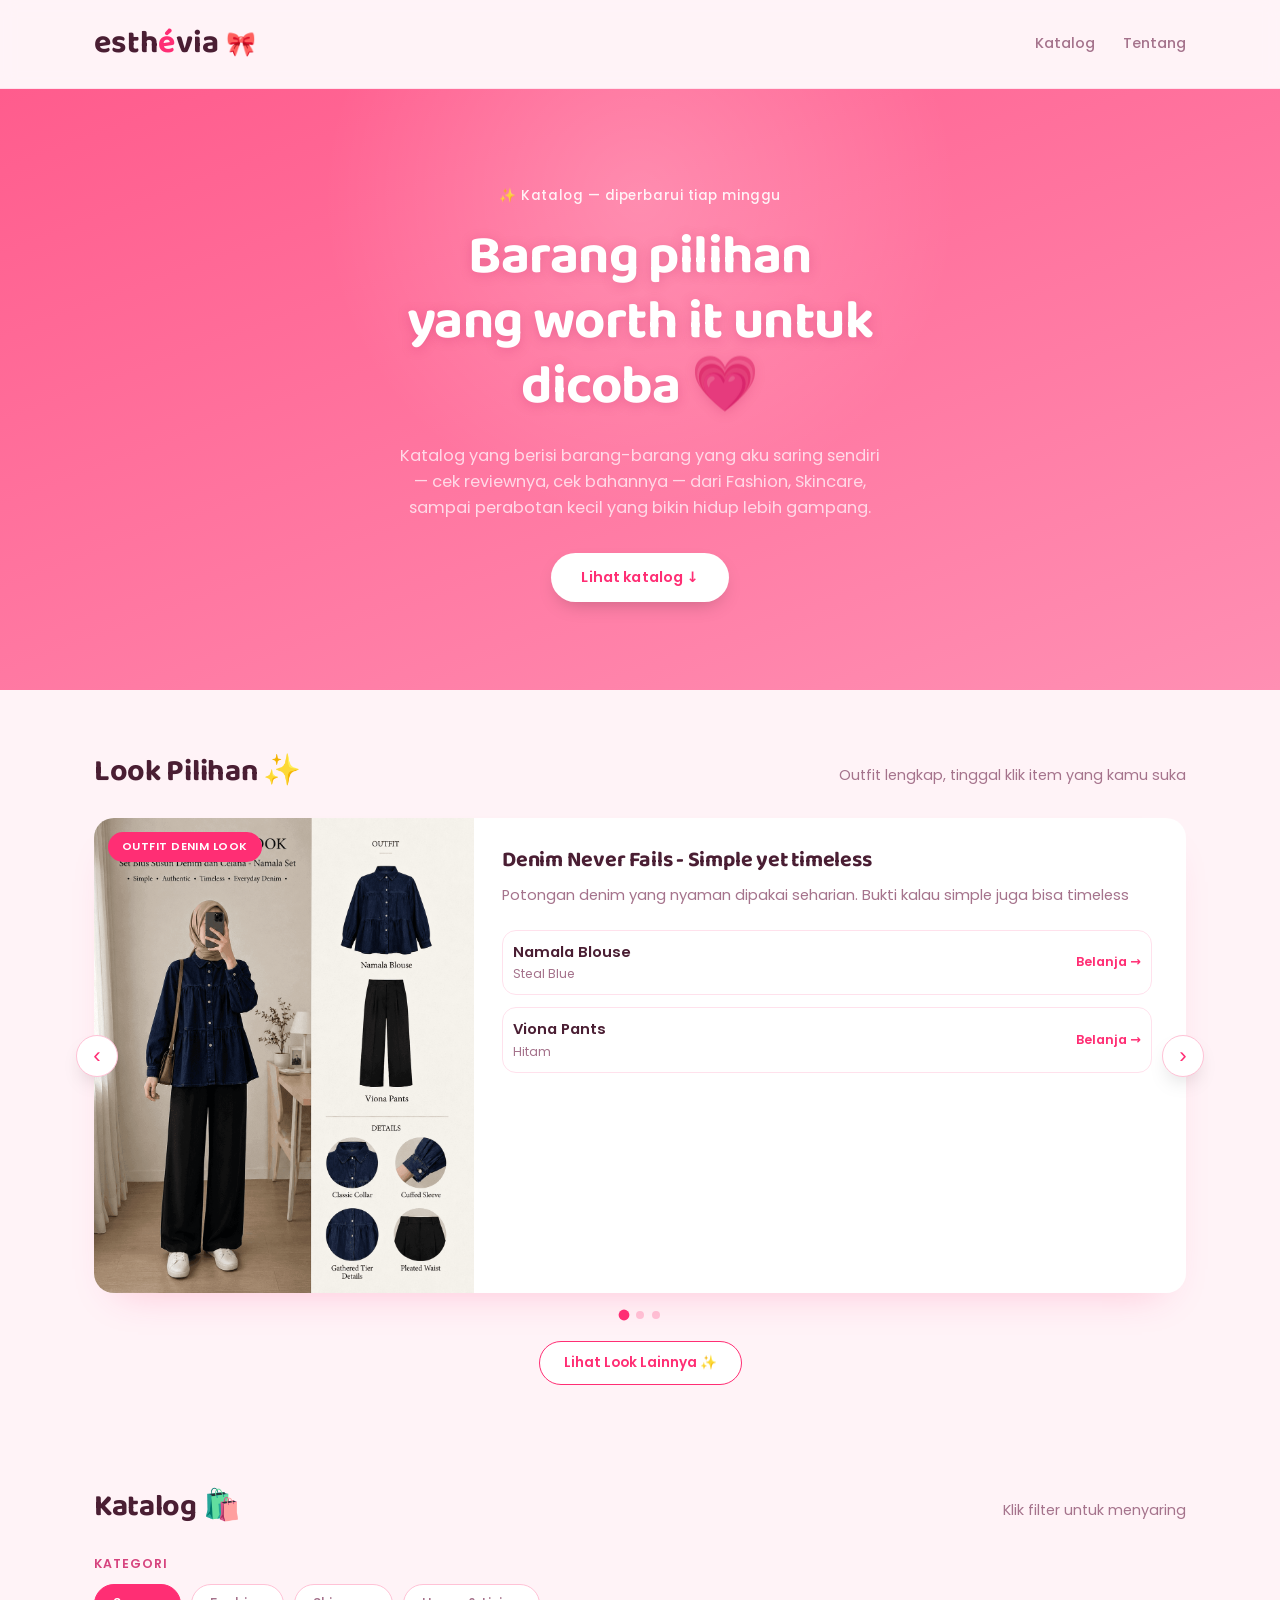
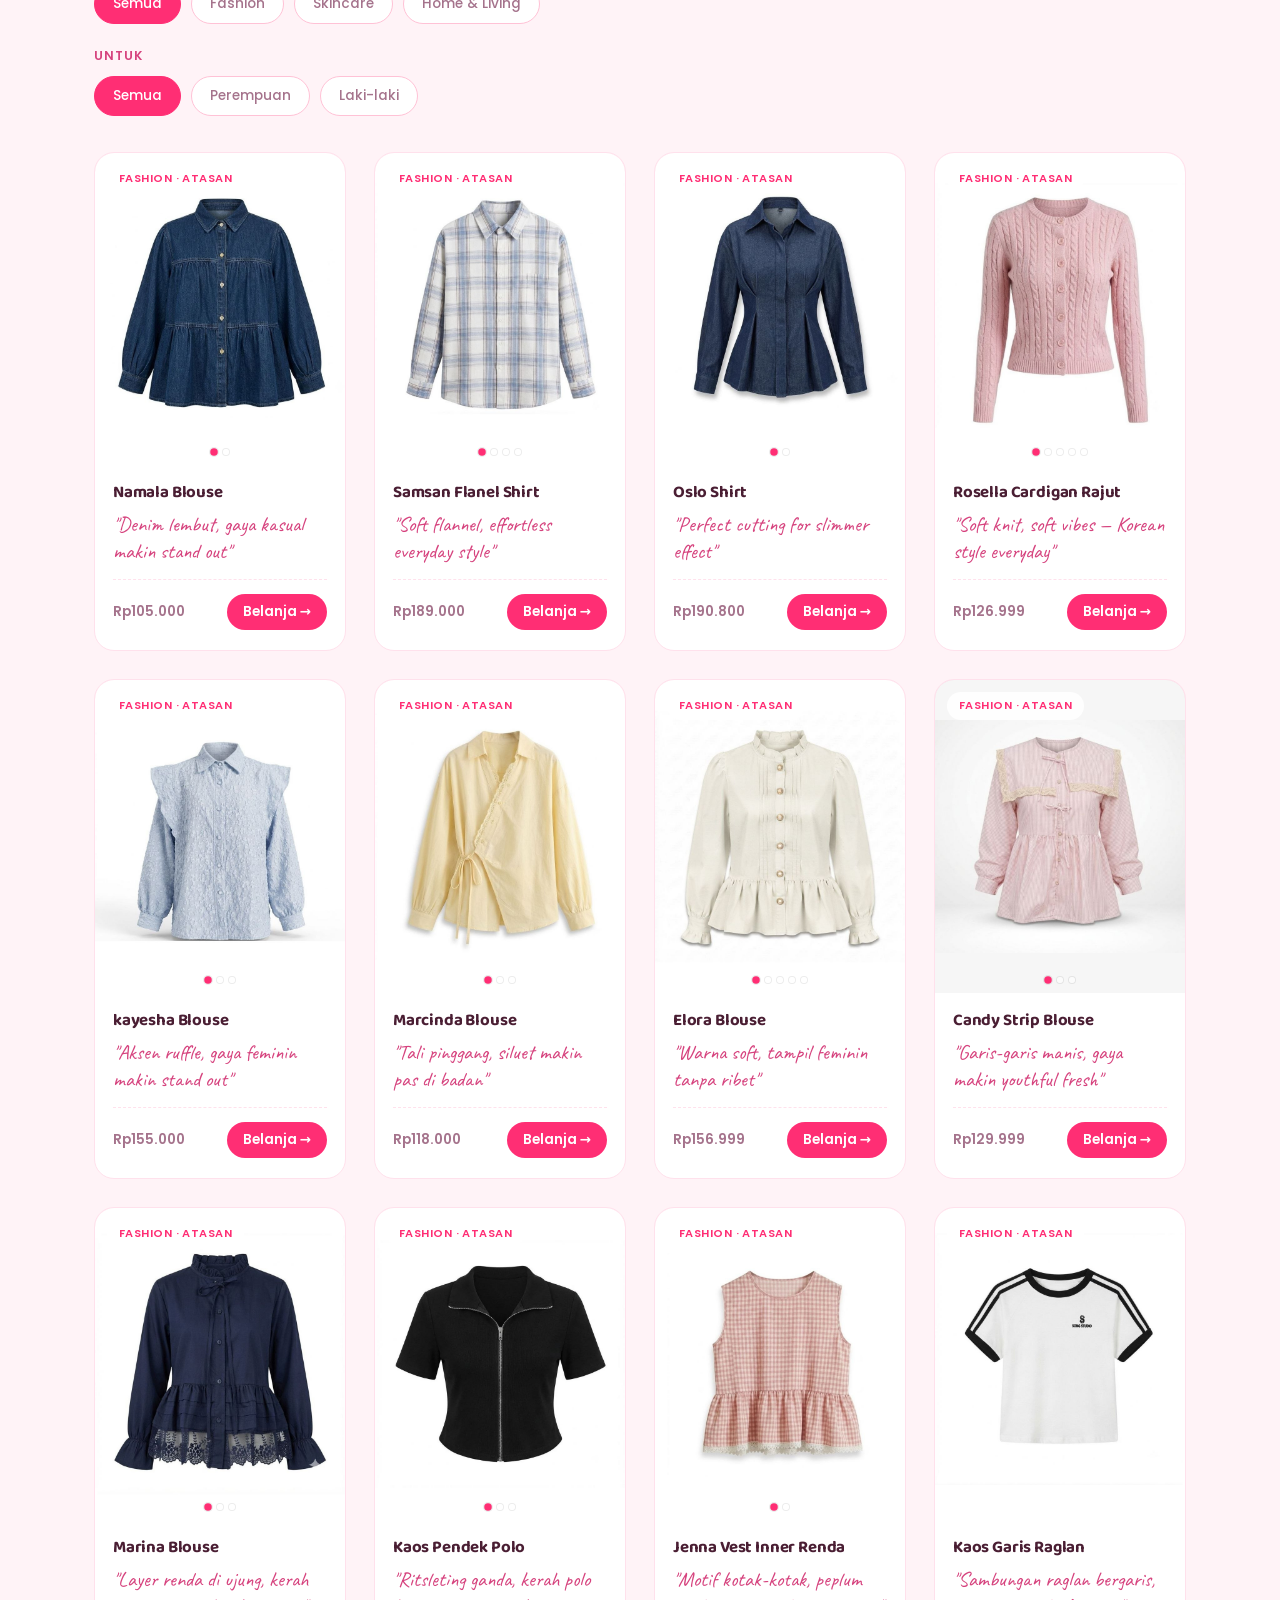
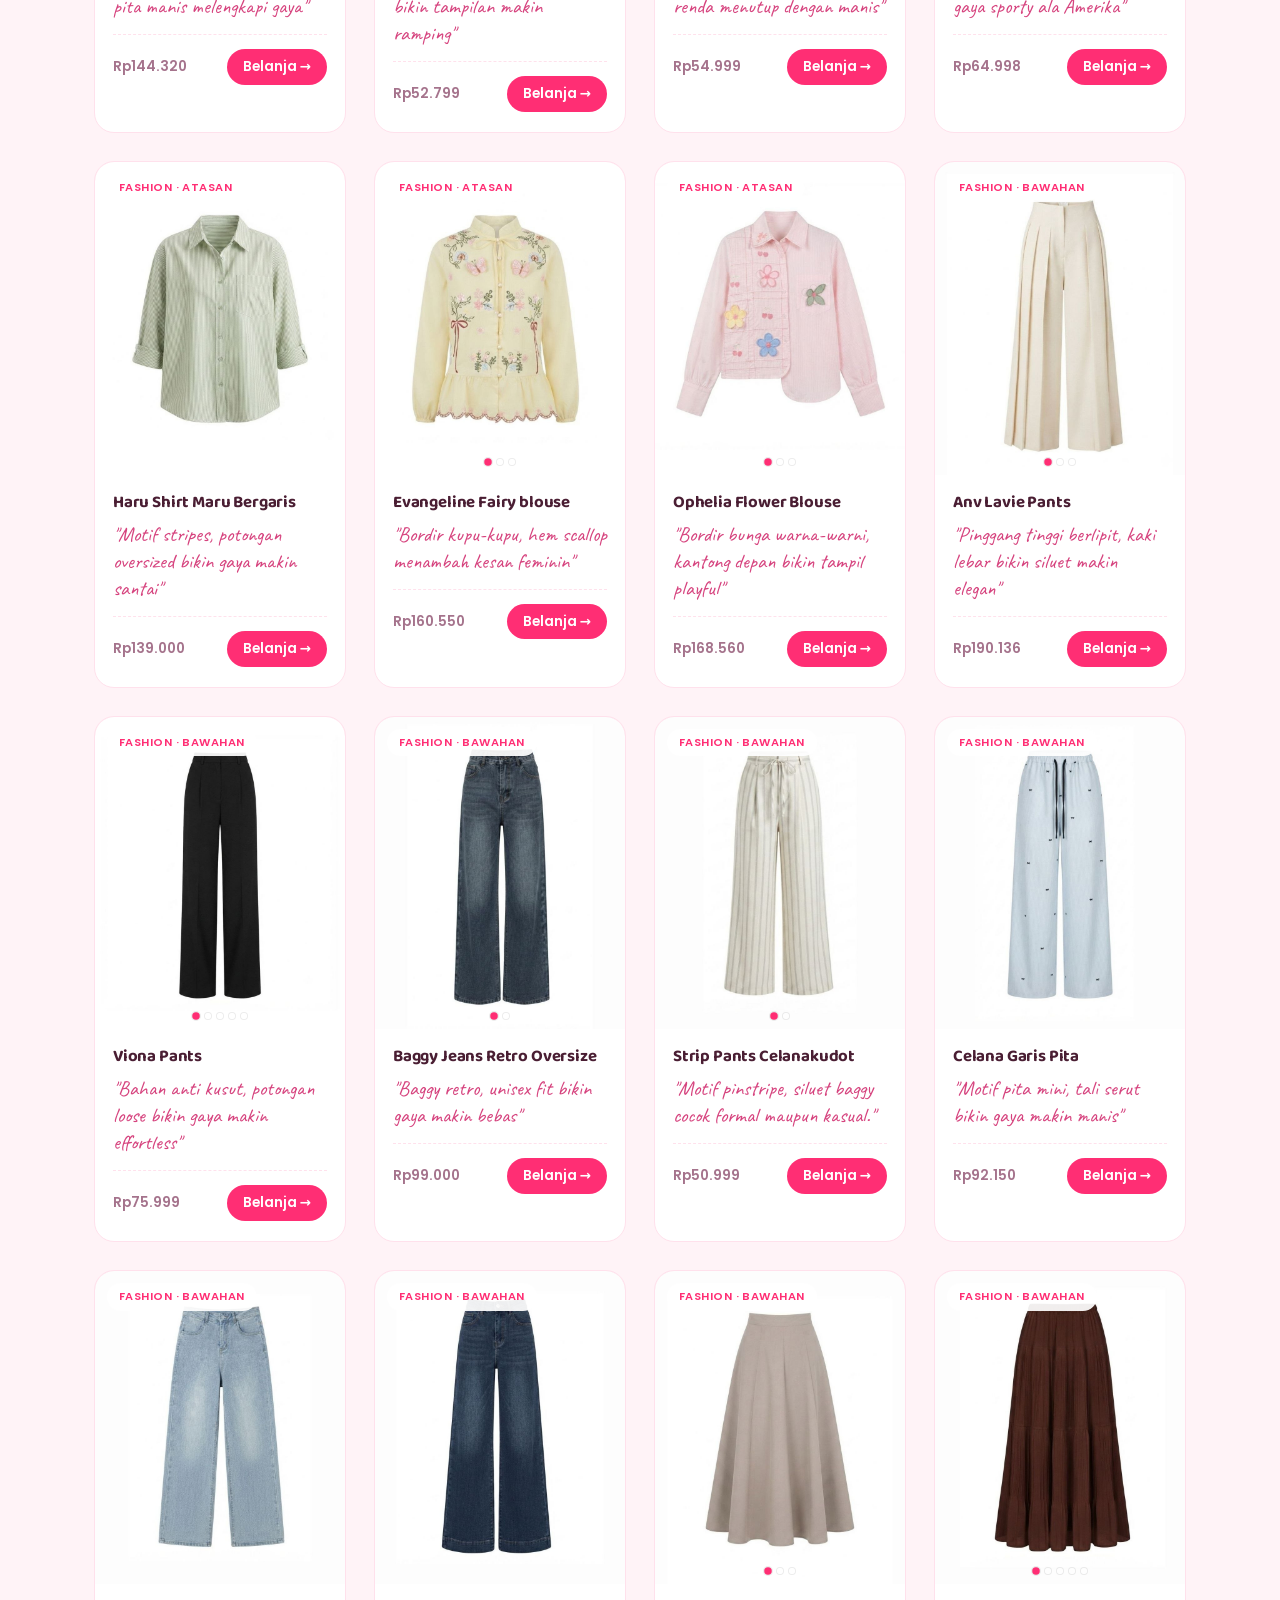
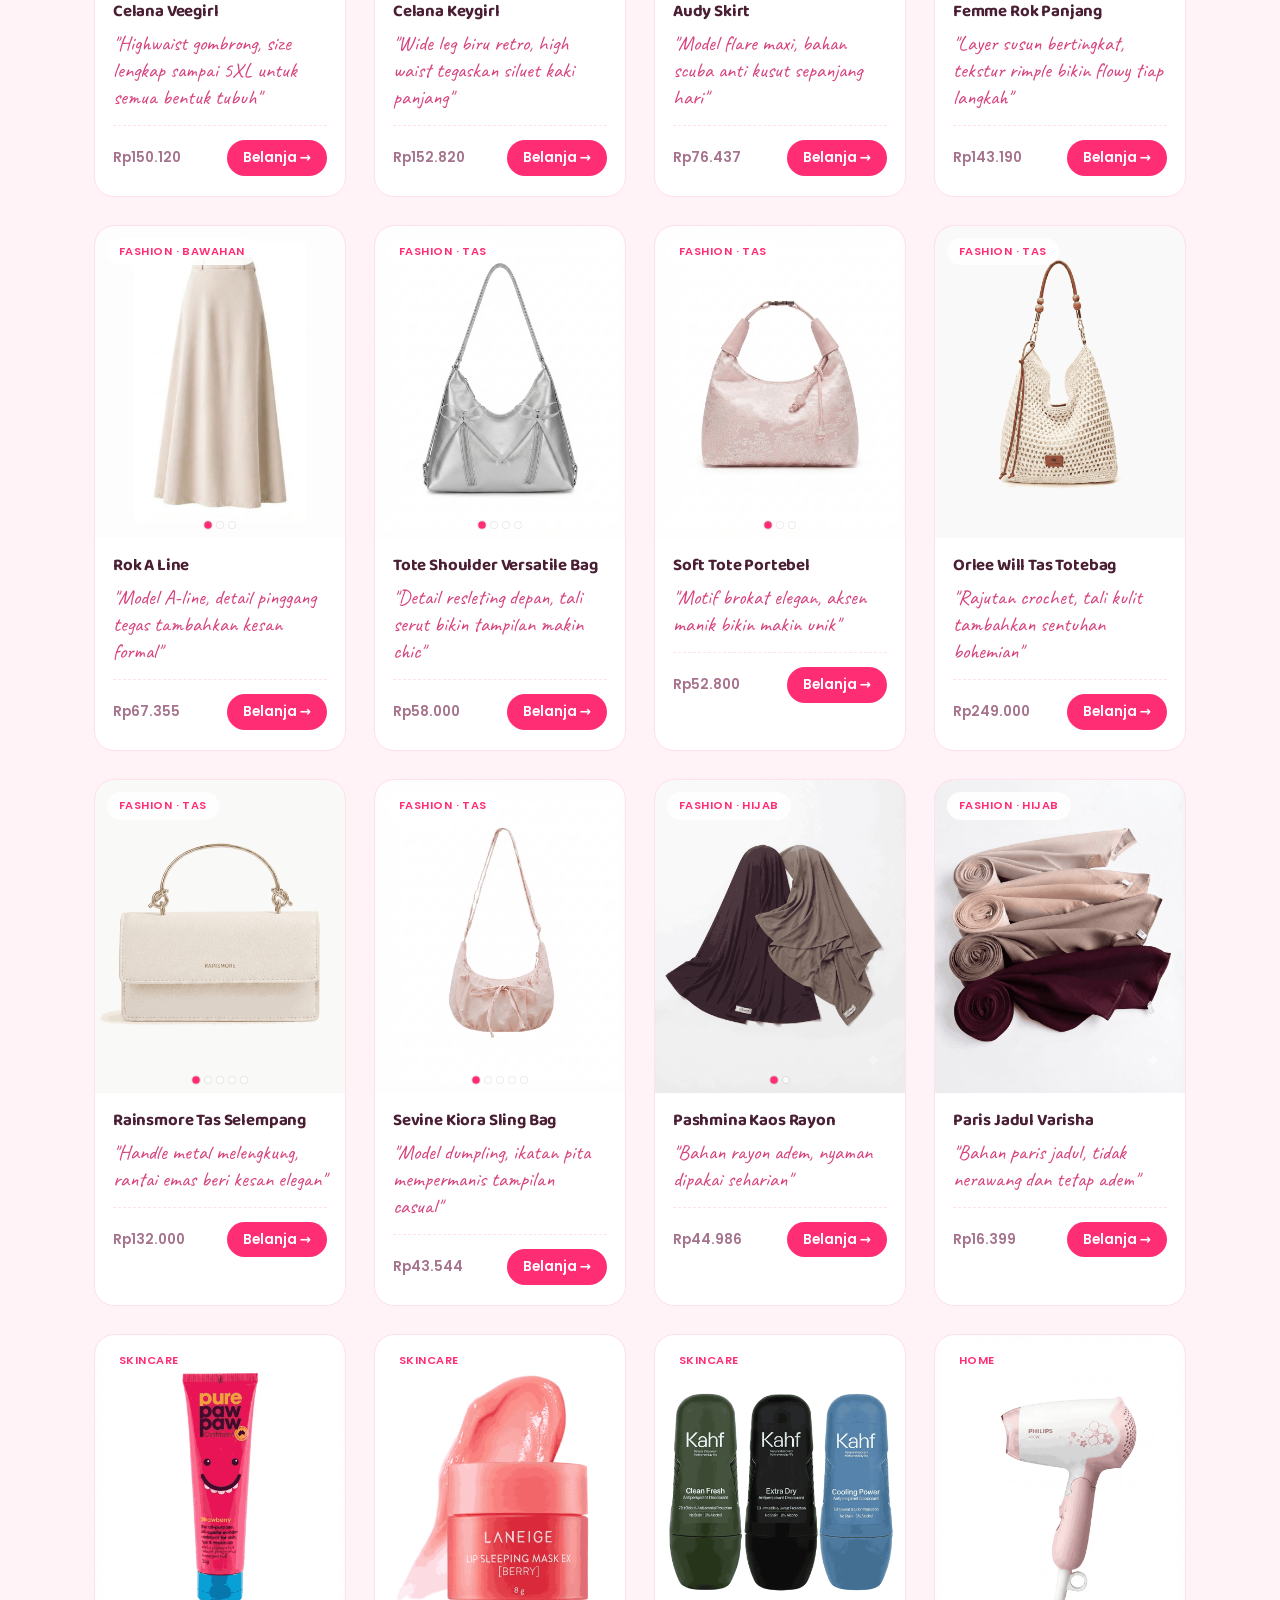
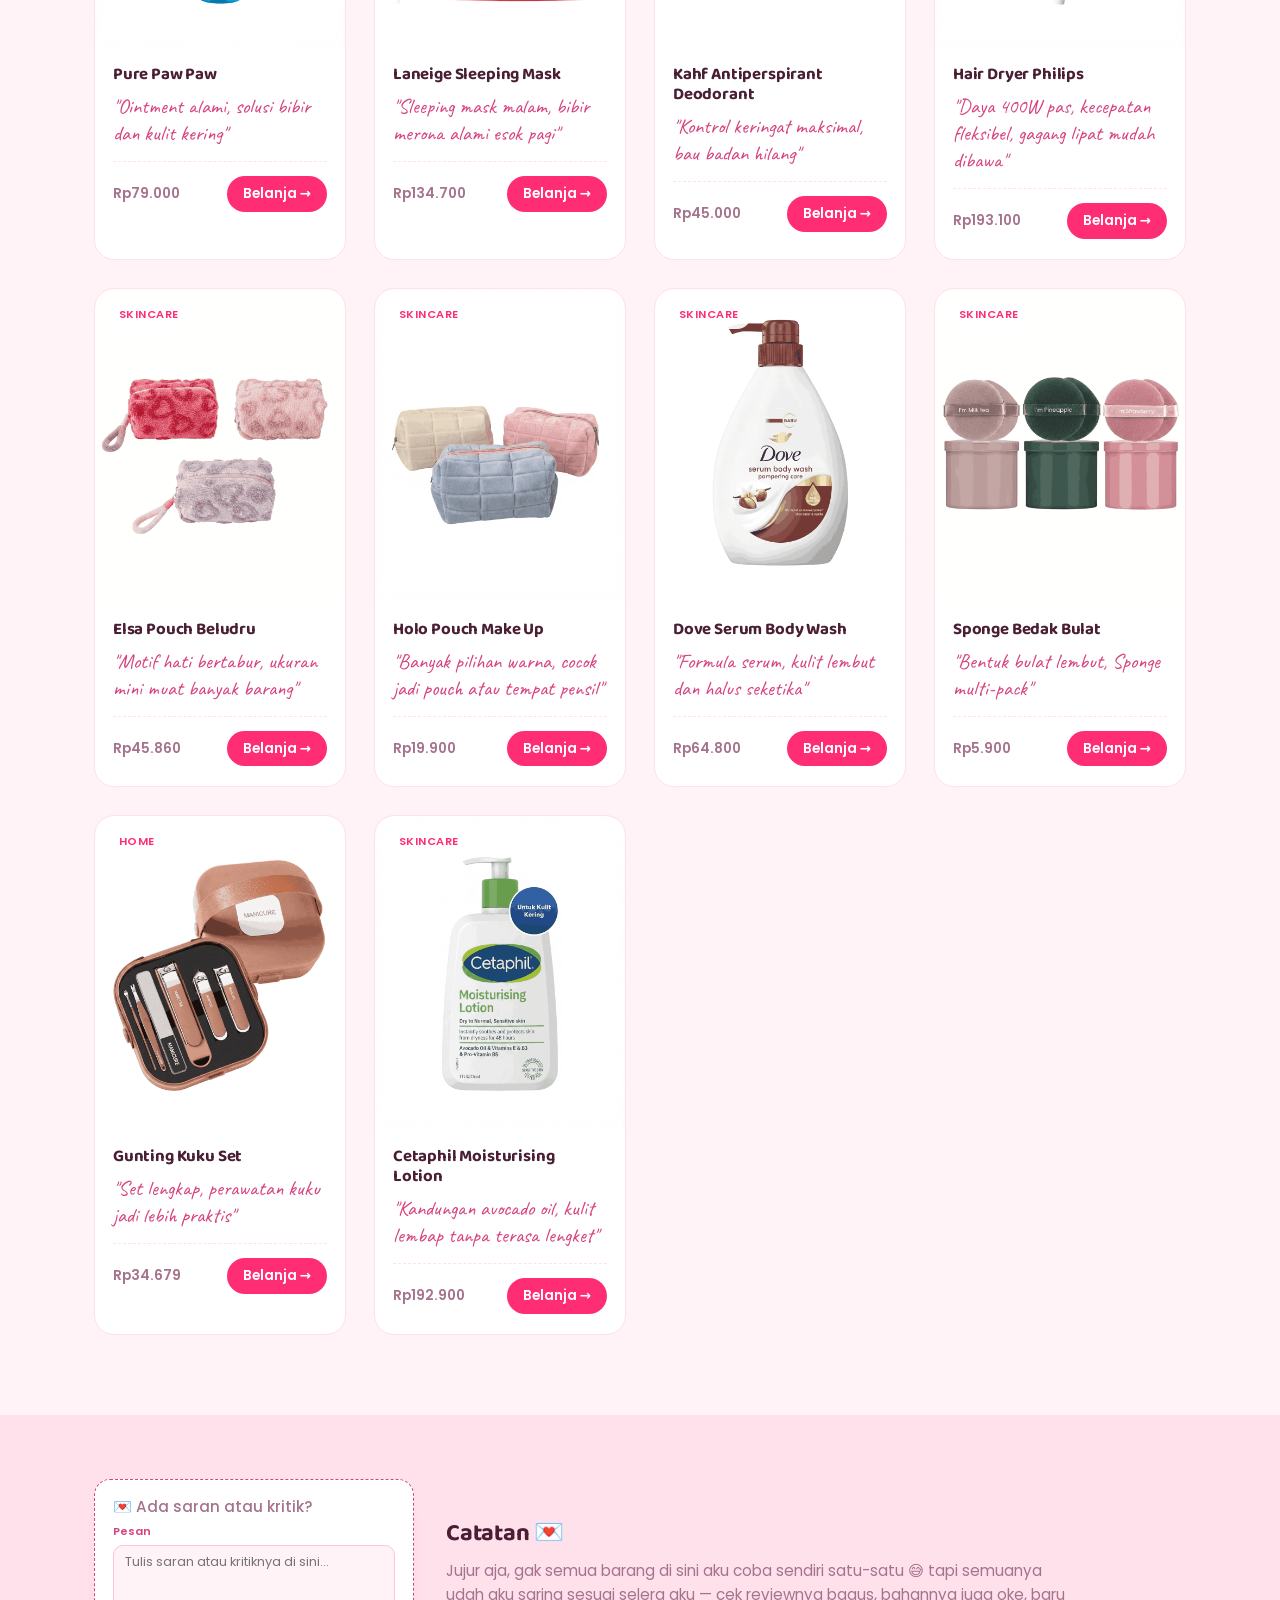
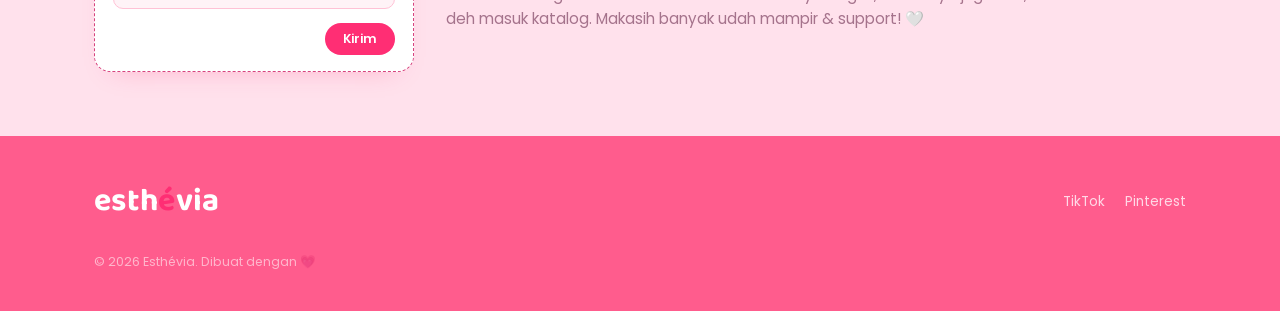
==== commit 26fa6091: "Update index.html" ====
--- a/index.html
+++ b/index.html
@@ -49,10 +49,11 @@
           <article class="look-card">
             <a class="look-photo" href="https://s.shopee.co.id/60Q6Vax48m" target="_blank" rel="noopener sponsored">
               <img src="Look 1.png" alt="Look 1">
-              <span class="look-photo-tag">Look </span>
+              <span class="look-photo-tag">Outfit Denim Look</span>
             </a>
             <div class="look-detail">
               <h3 class="look-title">Denim Never Fails - Simple yet timeless</h3>
+              <p class="look-desc">Potongan denim yang nyaman dipakai seharian. Bukti kalau simple juga bisa timeless</p>
               <ul class="look-items">
                 <li class="look-item">
                   <a class="look-item-link" href="https://s.shopee.co.id/60Q6Vax48m" target="_blank" rel="noopener sponsored">
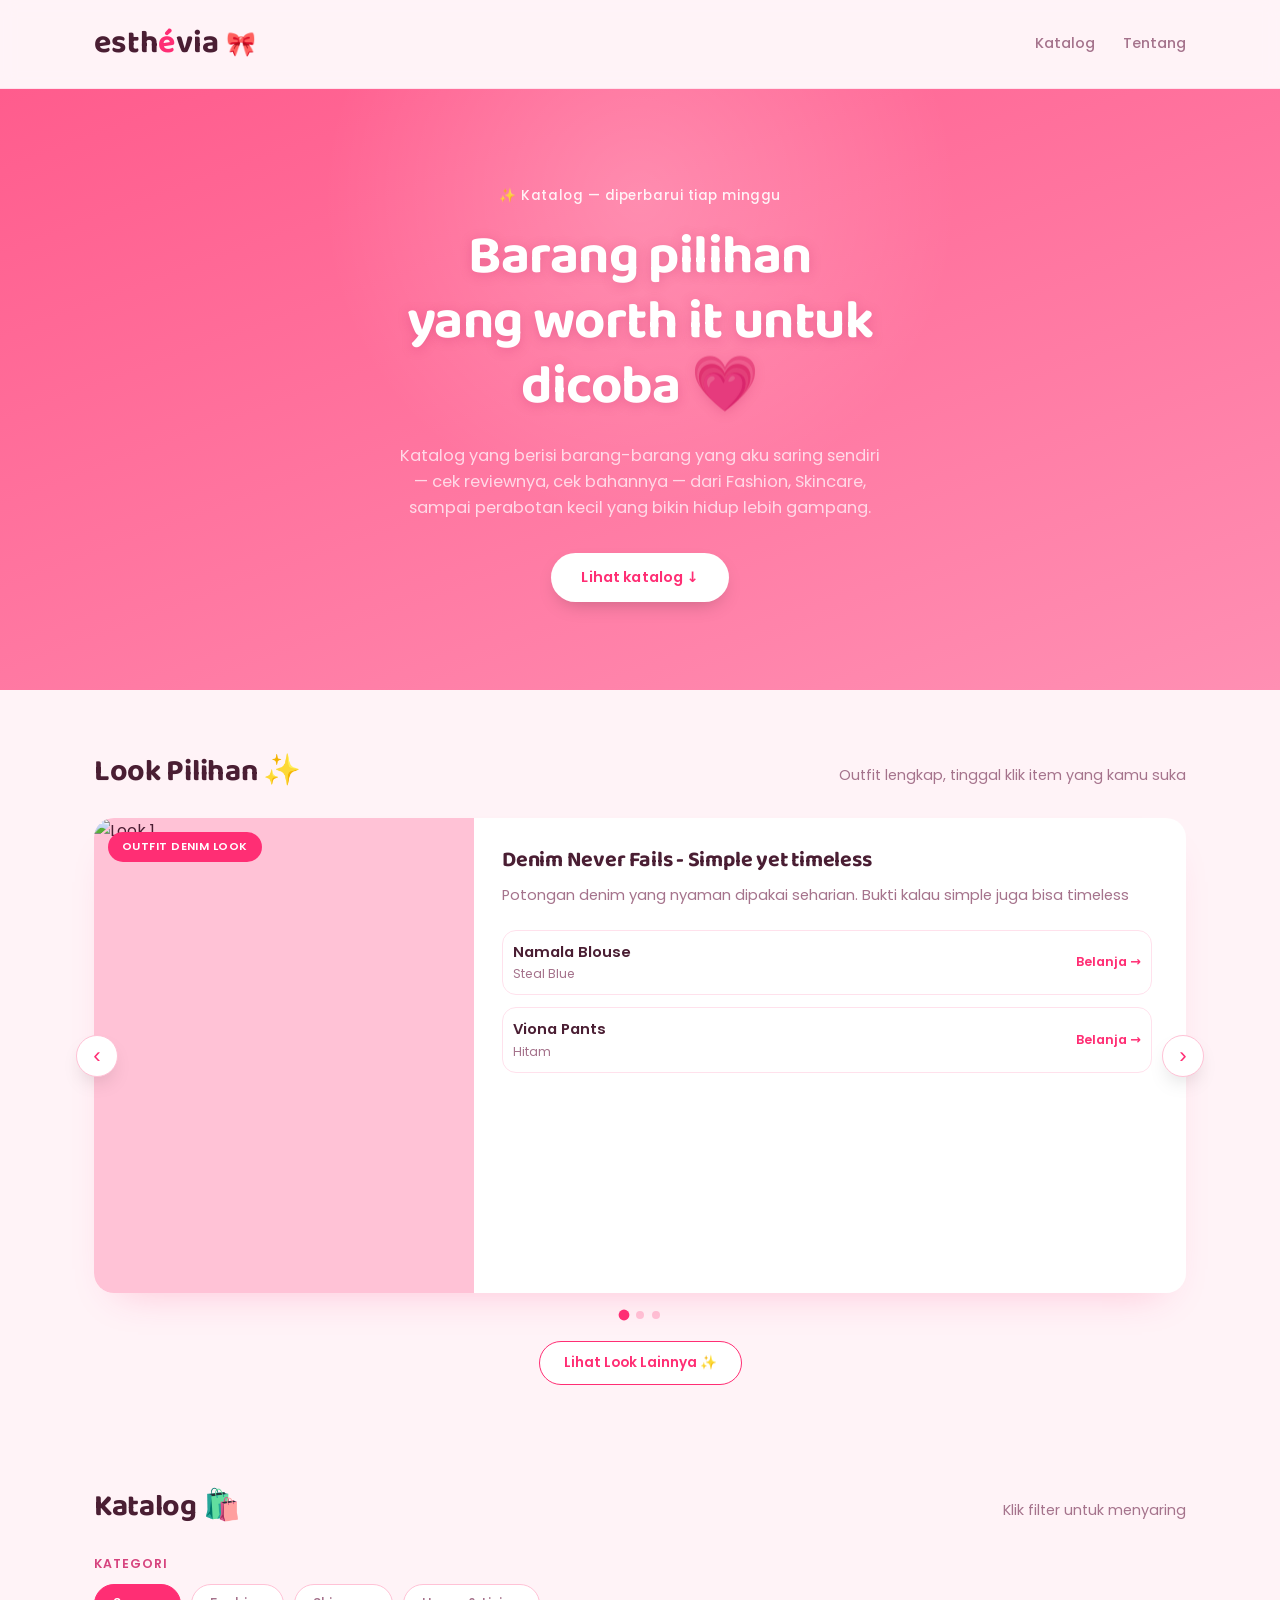
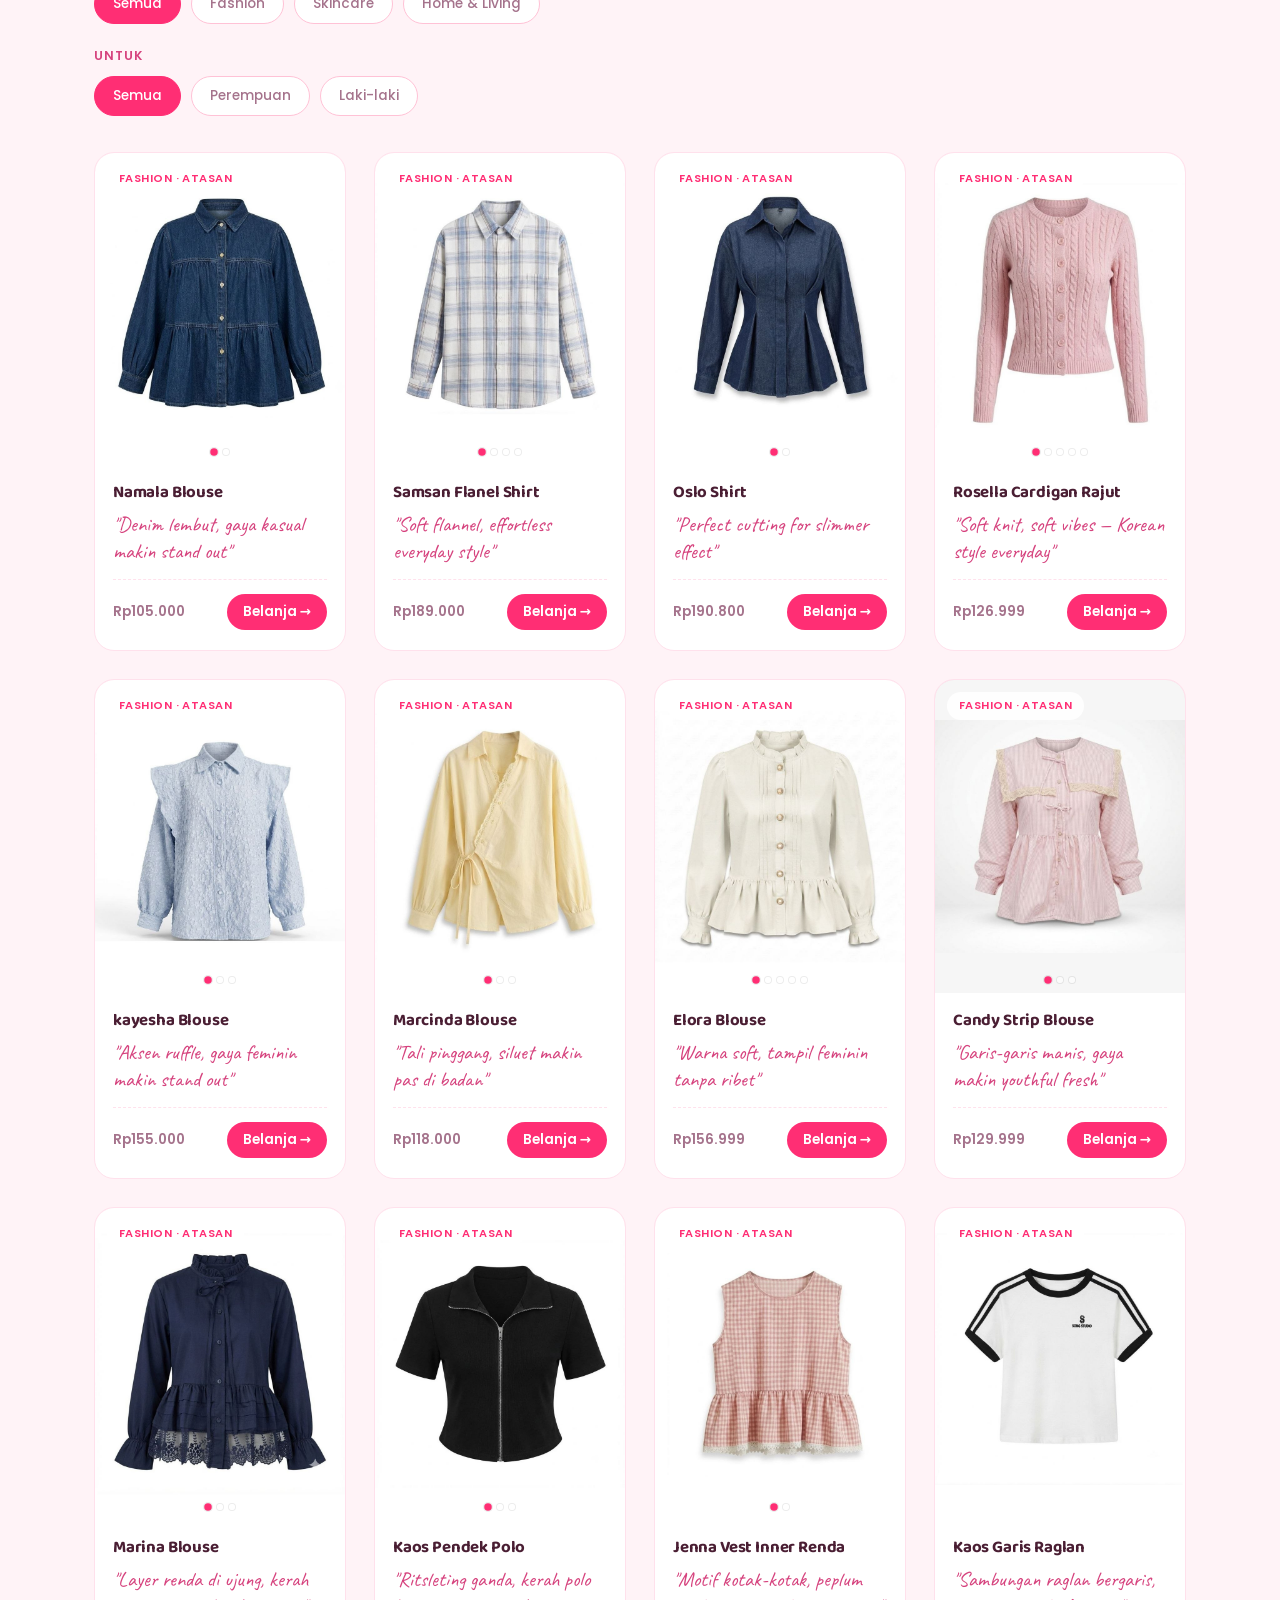
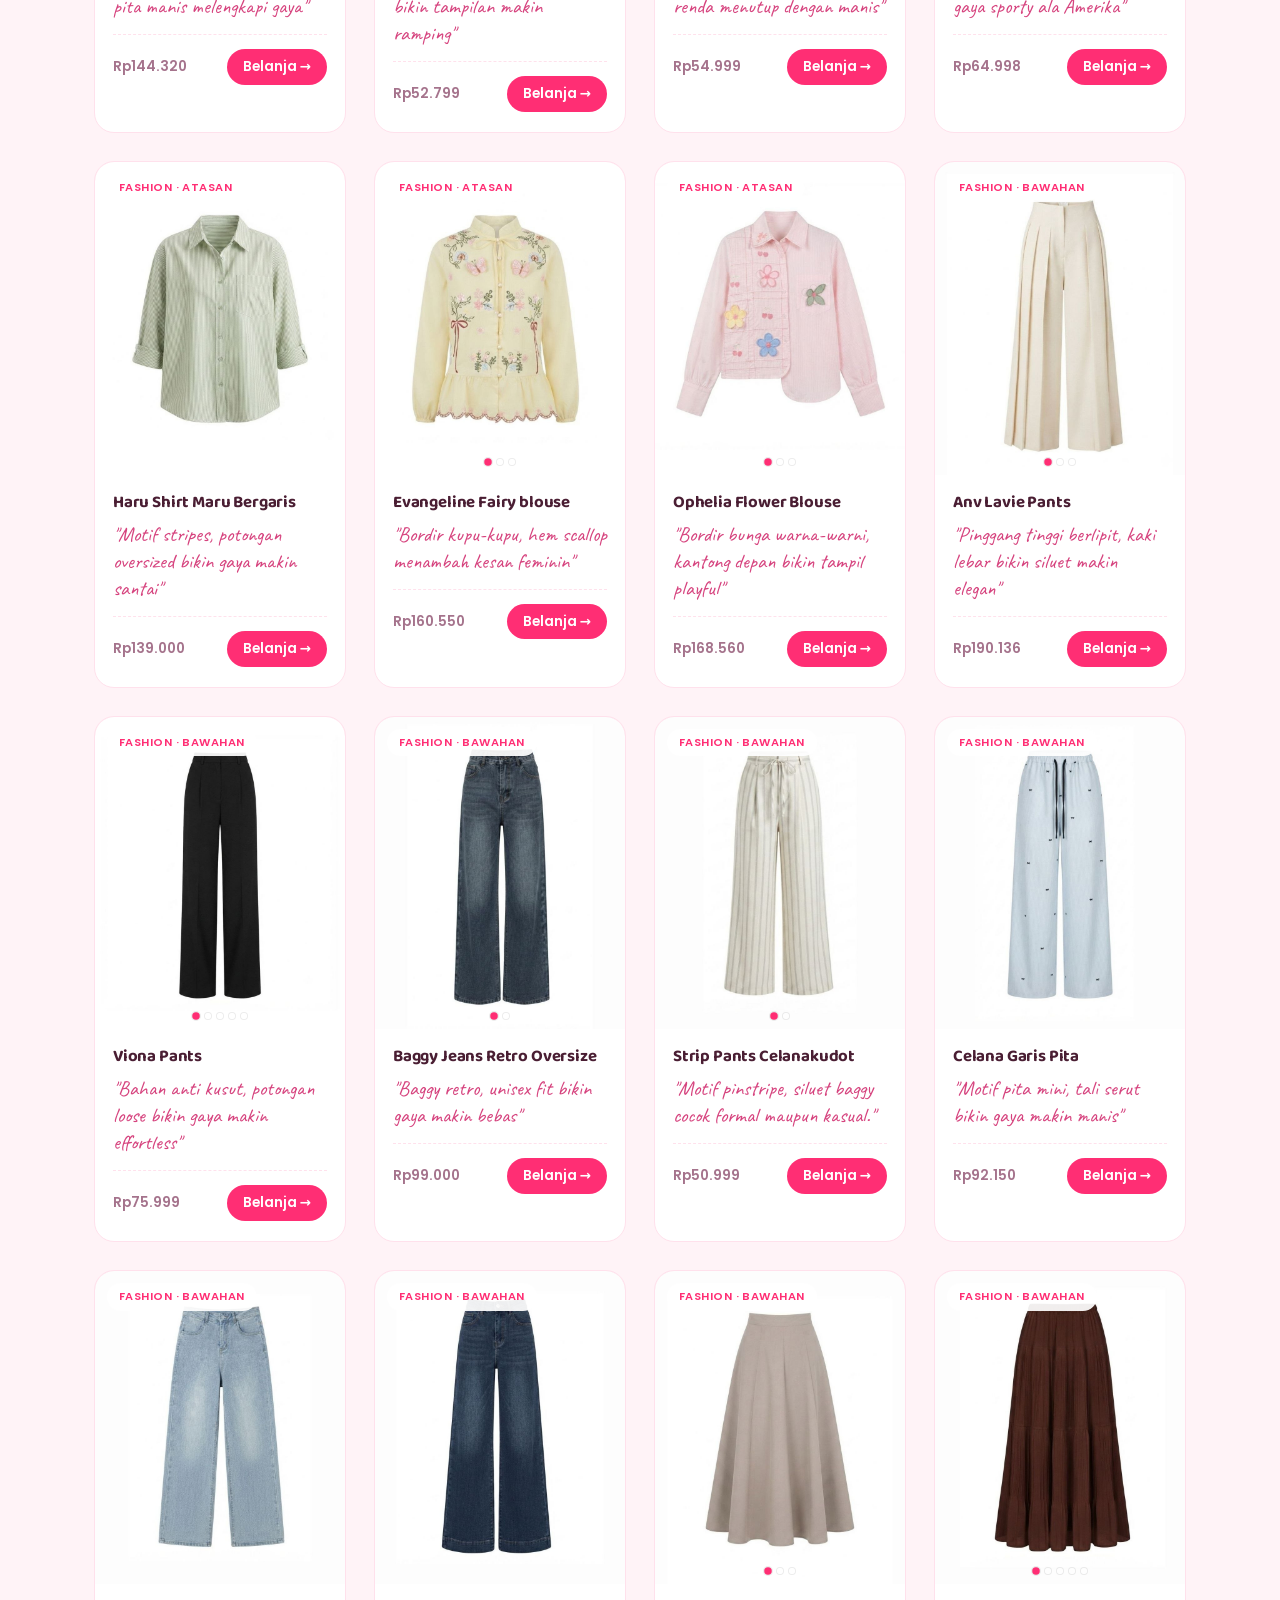
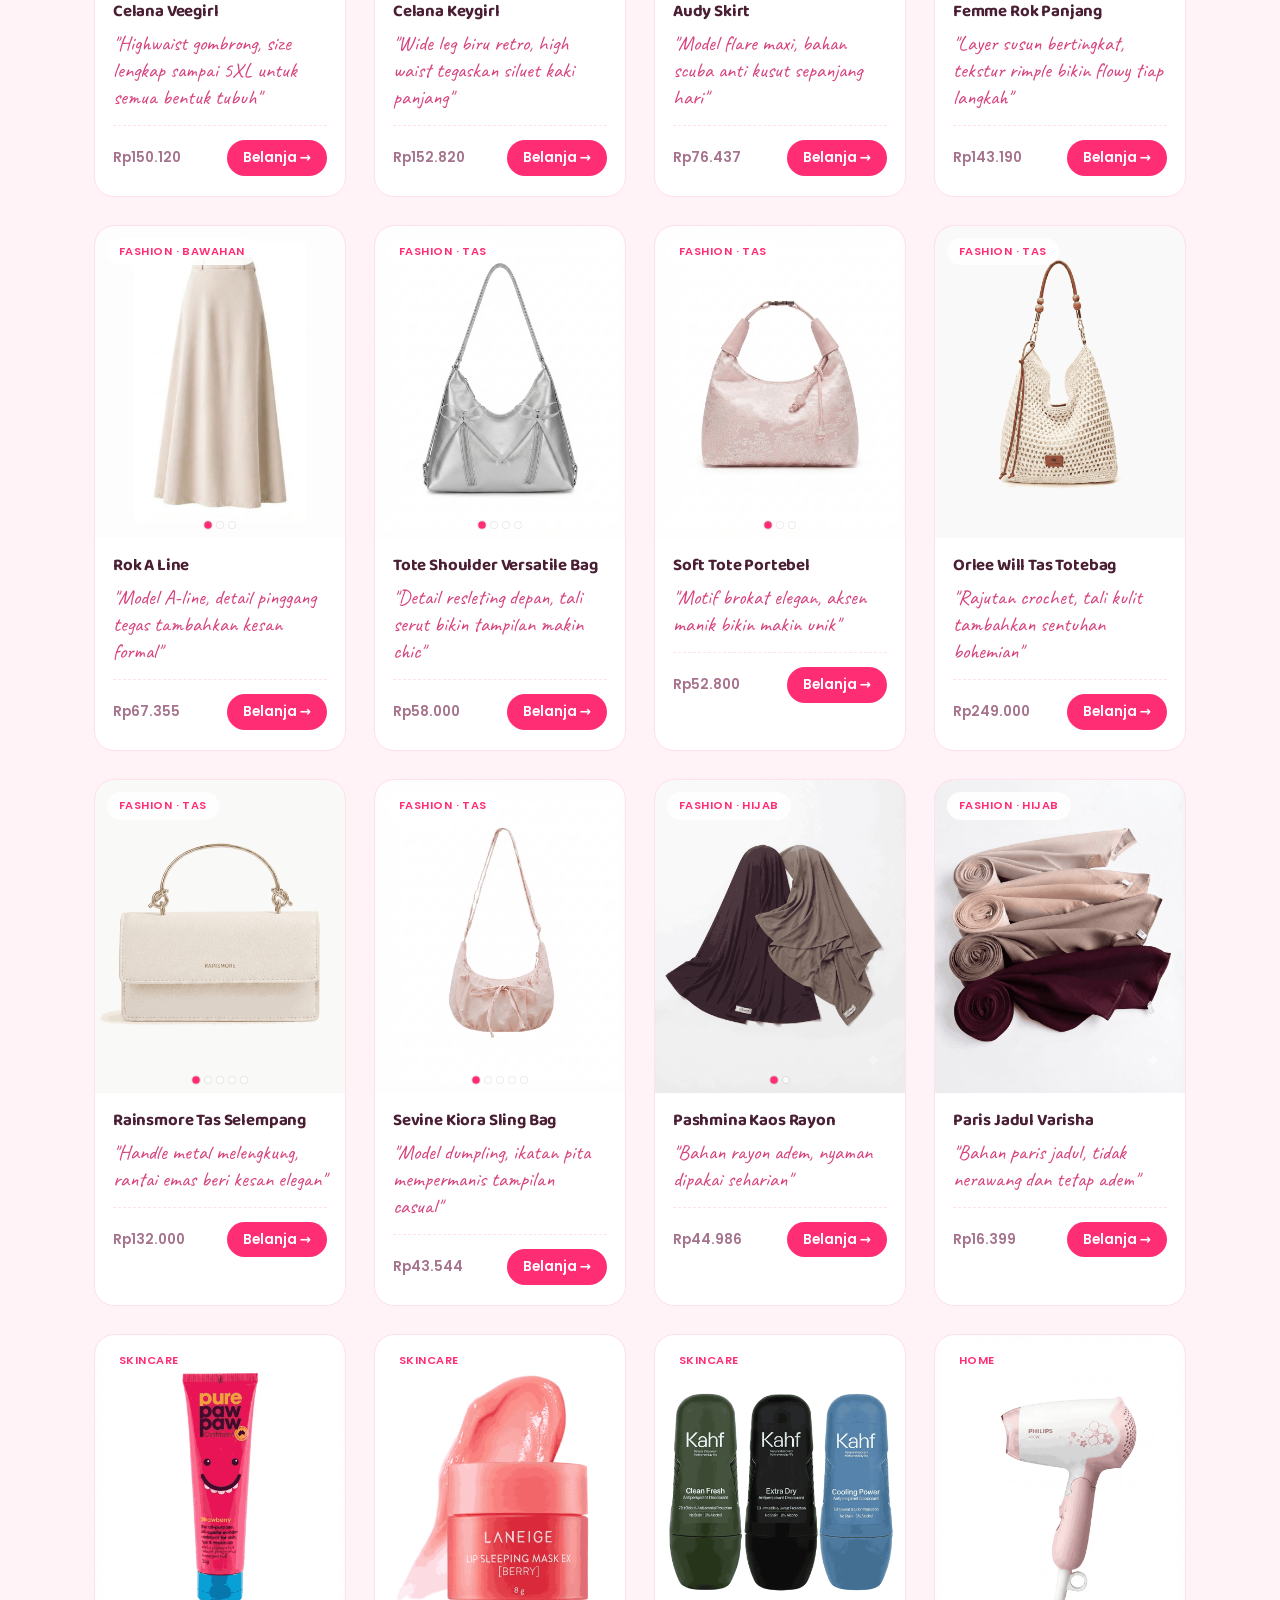
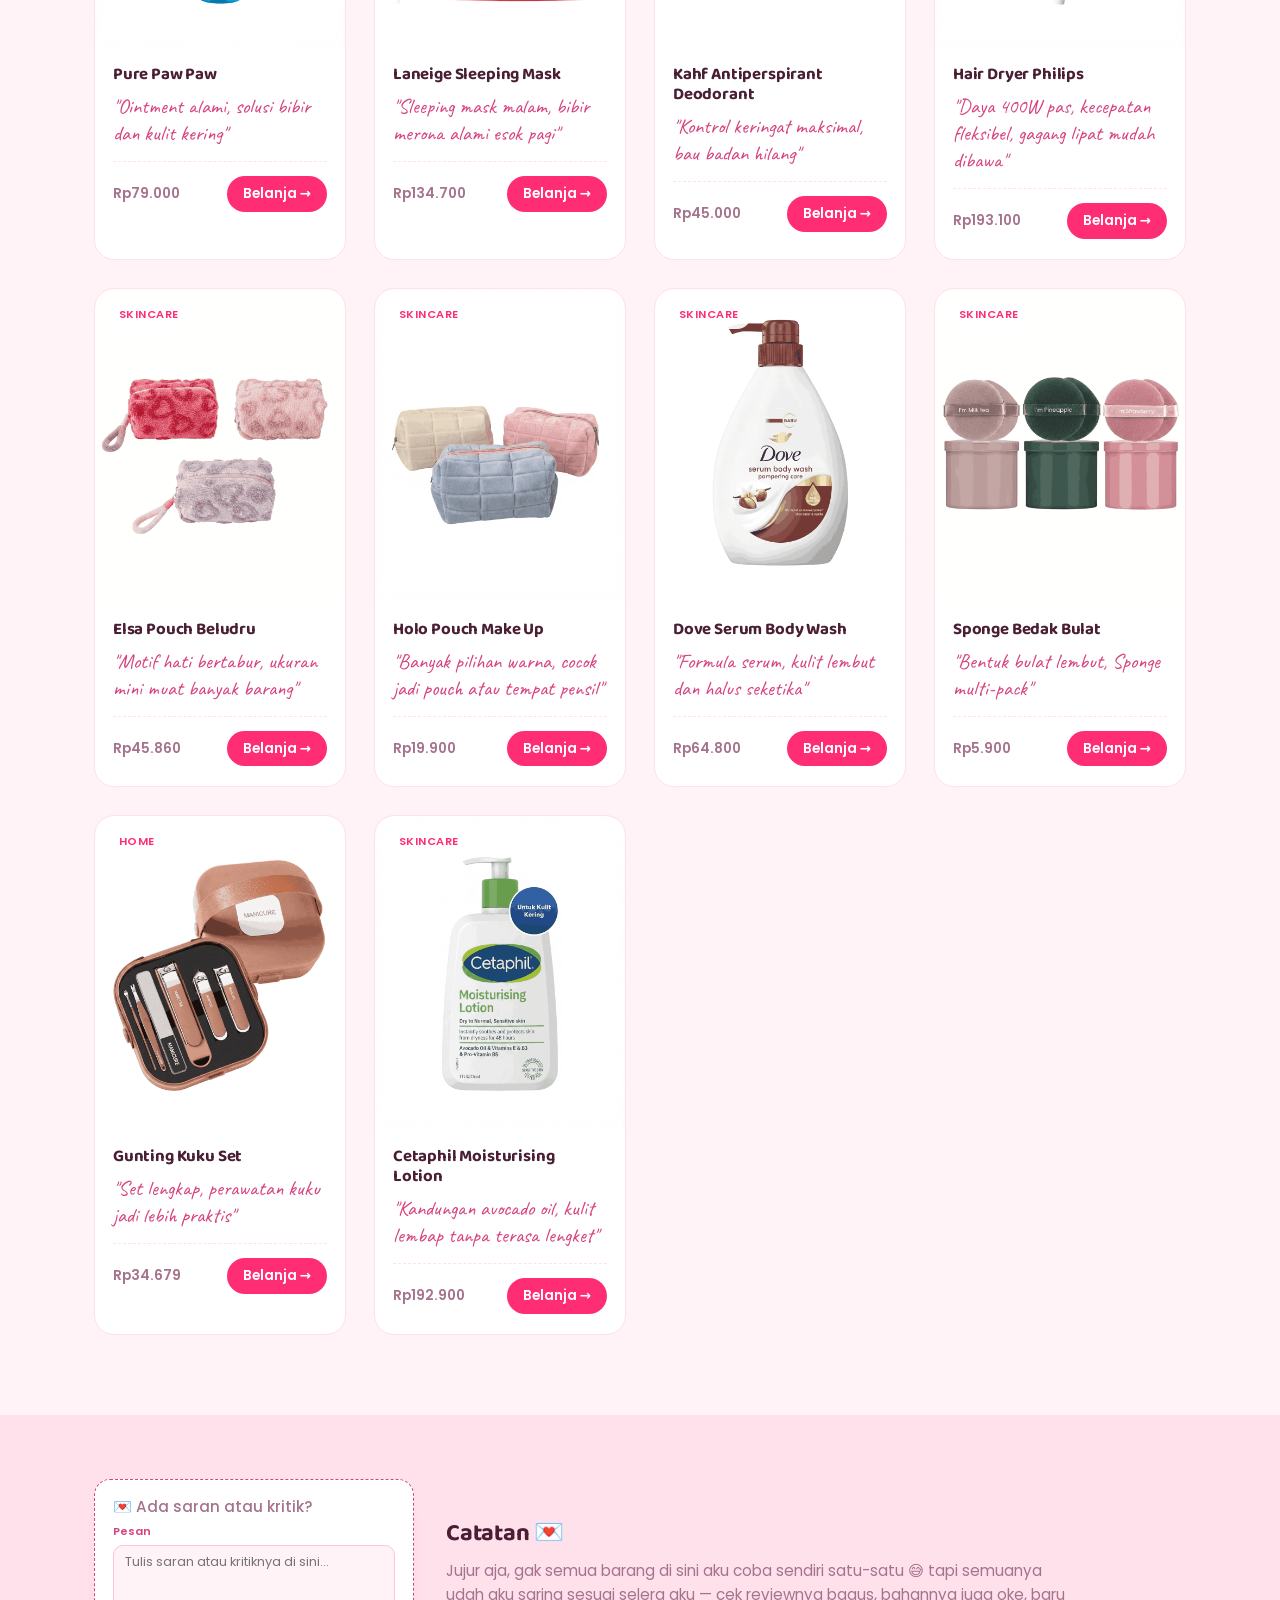
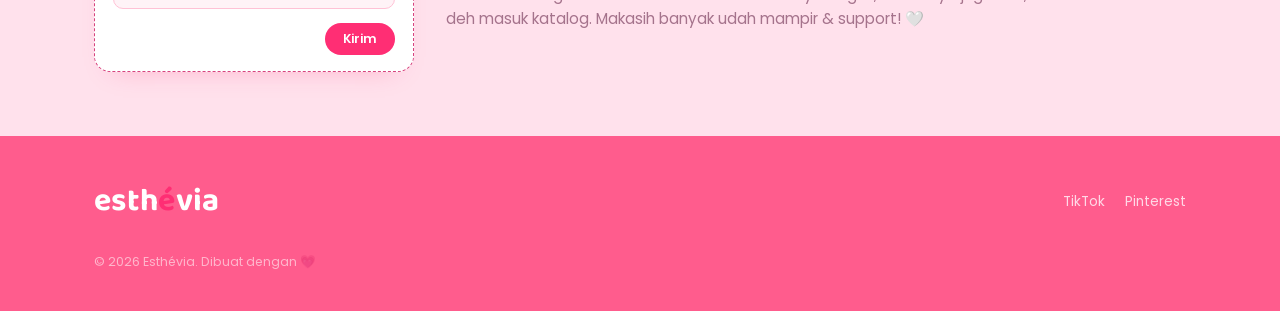
==== commit 02f981f4: "Update index.html" ====
--- a/index.html
+++ b/index.html
@@ -78,30 +78,28 @@
           </article>
 
           <article class="look-card">
-            <a class="look-photo" href="https://link-affiliate-kamu.com/produk-kaos" target="_blank" rel="noopener sponsored">
-              <img src="https://placehold.co/560x700/FFC2D6/4A1E33?text=Foto+Outfit" alt="Look casual weekend">
-              <span class="look-photo-tag">Casual weekend</span>
+            <a class="look-photo" href="https://s.shopee.co.id/4VbLk6rIXD" target="_blank" rel="noopener sponsored">
+              <img src="Look 2.png" alt="Look 2">
+              <span class="look-photo-tag">Soft Elegane Look</span>
             </a>
             <div class="look-detail">
-              <h3 class="look-title">Santai tapi Tetep Cute</h3>
-              <p class="look-desc">Buat jalan santai atau nongkrong — nyaman dipakai seharian, tetap kelihatan effortless.</p>
+              <h3 class="look-title">Quiet Luxury, Loud Elegance</h3>
+              <p class="look-desc">Perpaduan blus renda dan celana Loose Pants yang menghadirkan kesan anggun, cocok untuk momen spesial maupun santai berkelas</p>
               <ul class="look-items">
                 <li class="look-item">
-                  <a class="look-item-link" href="https://link-affiliate-kamu.com/produk-kaos" target="_blank" rel="noopener sponsored">
-                    <img class="look-item-thumb" src="https://placehold.co/120x120/FFE1EC/4A1E33?text=%F0%9F%91%95" alt="Kaos">
-                    <span class="look-item-info">
-                      <span class="look-item-name">Kaos Oversized</span>
-                      <span class="look-item-sub">White / Sage / Mocha</span>
+                  <a class="look-item-link" href="https://s.shopee.co.id/4VbLk6rIXD" target="_blank" rel="noopener sponsored">
+                      <span class="look-item-info">
+                      <span class="look-item-name">Marina Blouse</span>
+                      <span class="look-item-sub">Broken white</span>
                     </span>
                     <span class="look-item-cta">Belanja →</span>
                   </a>
                 </li>
                 <li class="look-item">
-                  <a class="look-item-link" href="https://link-affiliate-kamu.com/produk-celana-look" target="_blank" rel="noopener sponsored">
-                    <img class="look-item-thumb" src="https://placehold.co/120x120/FFE1EC/4A1E33?text=%F0%9F%91%96" alt="Celana">
-                    <span class="look-item-info">
-                      <span class="look-item-name">Celana Wide Leg</span>
-                      <span class="look-item-sub">Denim / Khaki</span>
+                  <a class="look-item-link" href="https://s.shopee.co.id/qi3OKfzMx" target="_blank" rel="noopener sponsored">
+                      <span class="look-item-info">
+                      <span class="look-item-name">Viona Pants</span>
+                      <span class="look-item-sub">Ivory</span>
                     </span>
                     <span class="look-item-cta">Belanja →</span>
                   </a>
@@ -111,40 +109,37 @@
           </article>
 
           <article class="look-card">
-            <a class="look-photo" href="https://link-affiliate-kamu.com/produk-blazer" target="_blank" rel="noopener sponsored">
-              <img src="https://placehold.co/560x700/FFC2D6/4A1E33?text=Foto+Outfit" alt="Look formal meeting">
-              <span class="look-photo-tag">Office look</span>
+            <a class="look-photo" href="https://s.shopee.co.id/3qLexDwYgm" target="_blank" rel="noopener sponsored">
+              <img src="Look 3.png" alt="Look 3">
+              <span class="look-photo-tag">Casual Chic Look</span>
             </a>
             <div class="look-detail">
-              <h3 class="look-title">Formal tapi Gak Kaku</h3>
-              <p class="look-desc">Cocok buat meeting atau presentasi — tetap rapi tapi tetap nyaman dipakai seharian.</p>
+              <h3 class="look-title">Butterfly Bloom</h3>
+              <p class="look-desc">Bordir bunga dan kupu-kupu lembut berpadu manis dengan denim biru yang santai, cocok buat tampil fresh sepanjang hari</p>
               <ul class="look-items">
                 <li class="look-item">
-                  <a class="look-item-link" href="https://link-affiliate-kamu.com/produk-blazer" target="_blank" rel="noopener sponsored">
-                    <img class="look-item-thumb" src="https://placehold.co/120x120/FFE1EC/4A1E33?text=%F0%9F%A7%A5" alt="Blazer">
-                    <span class="look-item-info">
-                      <span class="look-item-name">Blazer Oversized</span>
-                      <span class="look-item-sub">Black / Navy / Beige</span>
+                  <a class="look-item-link" href="https://s.shopee.co.id/3qLexDwYgm" target="_blank" rel="noopener sponsored">
+                      <span class="look-item-info">
+                      <span class="look-item-name">Evangeline Fairy Blouse</span>
+                      <span class="look-item-sub">Blue</span>
                     </span>
                     <span class="look-item-cta">Belanja →</span>
                   </a>
                 </li>
                 <li class="look-item">
-                  <a class="look-item-link" href="https://link-affiliate-kamu.com/produk-kemeja" target="_blank" rel="noopener sponsored">
-                    <img class="look-item-thumb" src="https://placehold.co/120x120/FFE1EC/4A1E33?text=%F0%9F%91%94" alt="Kemeja">
-                    <span class="look-item-info">
-                      <span class="look-item-name">Kemeja Basic</span>
-                      <span class="look-item-sub">White / Sky Blue</span>
+                  <a class="look-item-link" href="https://s.shopee.co.id/7prnjSuRtc" target="_blank" rel="noopener sponsored">
+                      <span class="look-item-info">
+                      <span class="look-item-name">Veegirl Celana Jeans</span>
+                      <span class="look-item-sub">Biru Muda</span>
                     </span>
                     <span class="look-item-cta">Belanja →</span>
                   </a>
                 </li>
                 <li class="look-item">
-                  <a class="look-item-link" href="https://link-affiliate-kamu.com/produk-celana-formal" target="_blank" rel="noopener sponsored">
-                    <img class="look-item-thumb" src="https://placehold.co/120x120/FFE1EC/4A1E33?text=%F0%9F%91%96" alt="Celana formal">
-                    <span class="look-item-info">
-                      <span class="look-item-name">Celana Kain Straight</span>
-                      <span class="look-item-sub">Black / Grey</span>
+                  <a class="look-item-link" href="https://s.shopee.co.id/7fYRPpdwZE target="_blank" rel="noopener sponsored">
+                      <span class="look-item-info">
+                      <span class="look-item-name">Sevine Kiora Sling Bag</span>
+                      <span class="look-item-sub">Ivory</span>
                     </span>
                     <span class="look-item-cta">Belanja →</span>
                   </a>
@@ -152,7 +147,6 @@
               </ul>
             </div>
           </article>
-
         </div>
 
         <button class="look-nav look-nav-next" id="lookNext" aria-label="Look berikutnya" type="button">›</button>
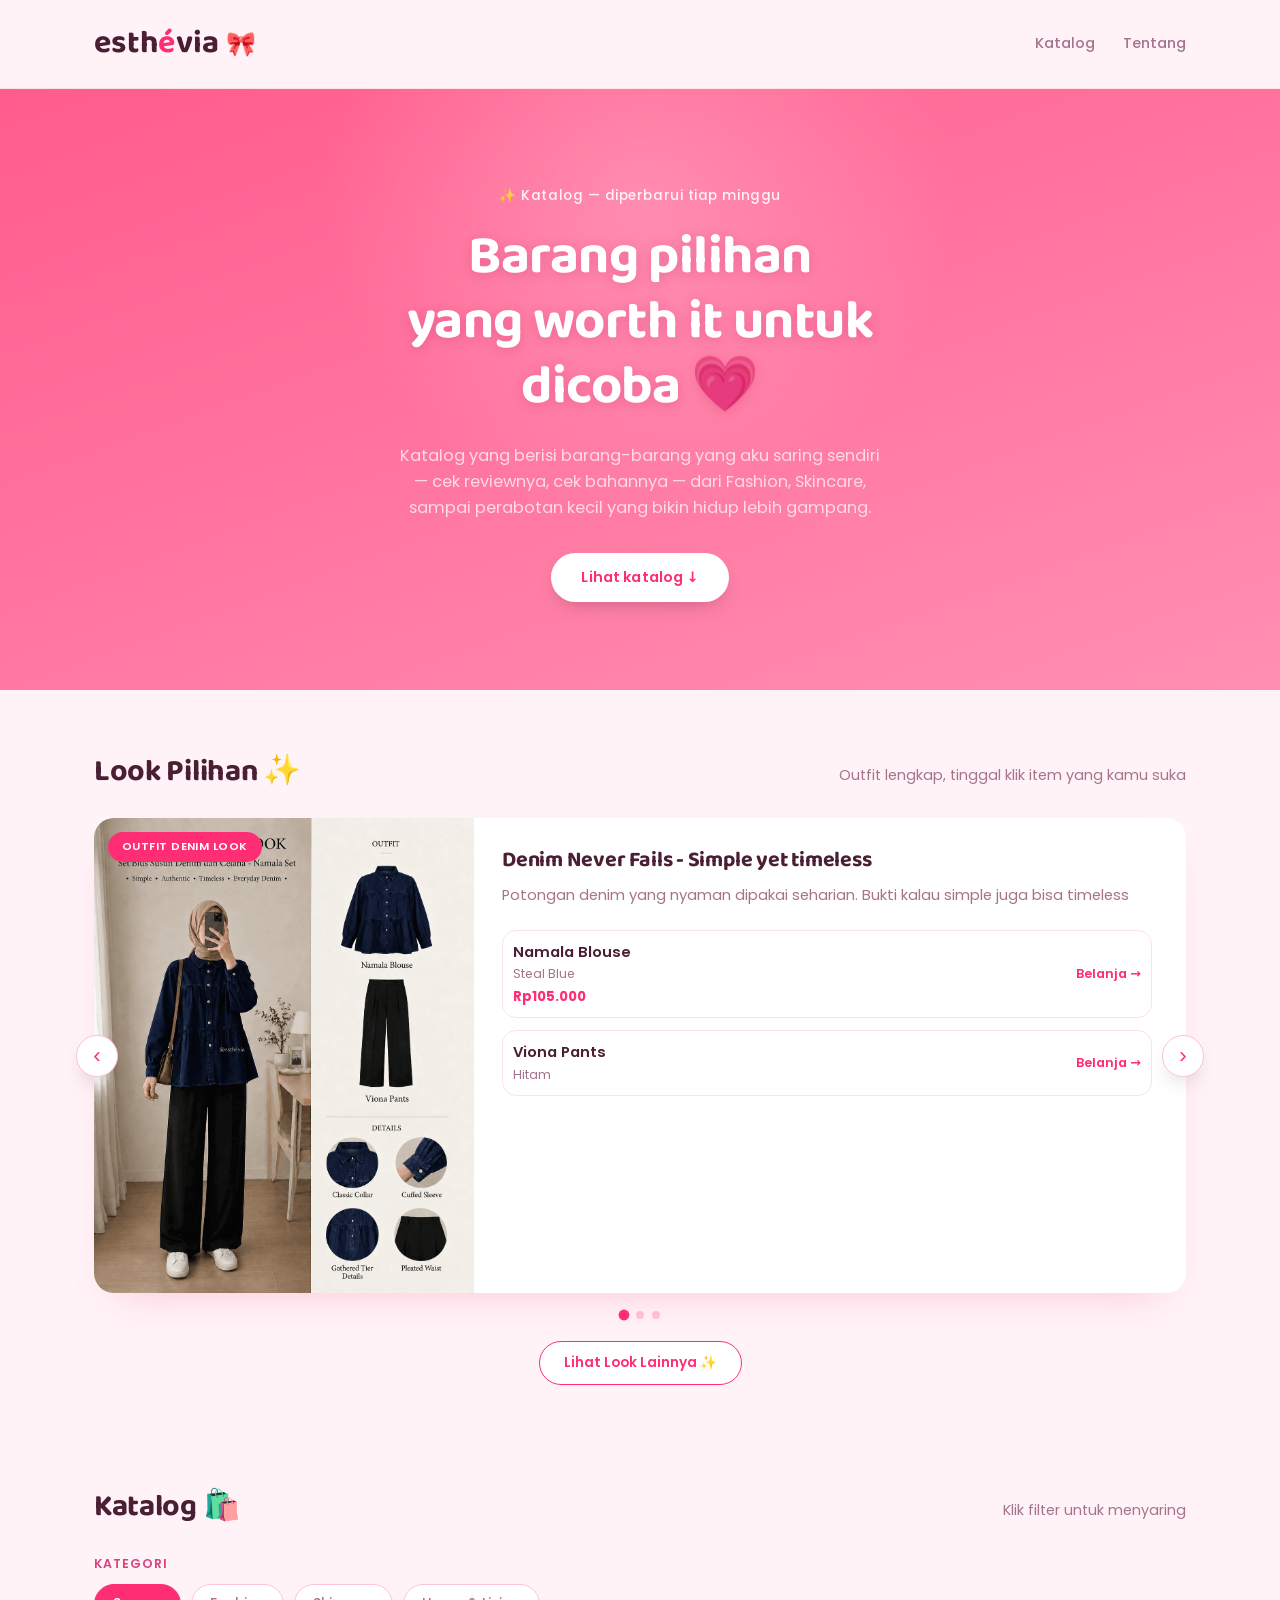
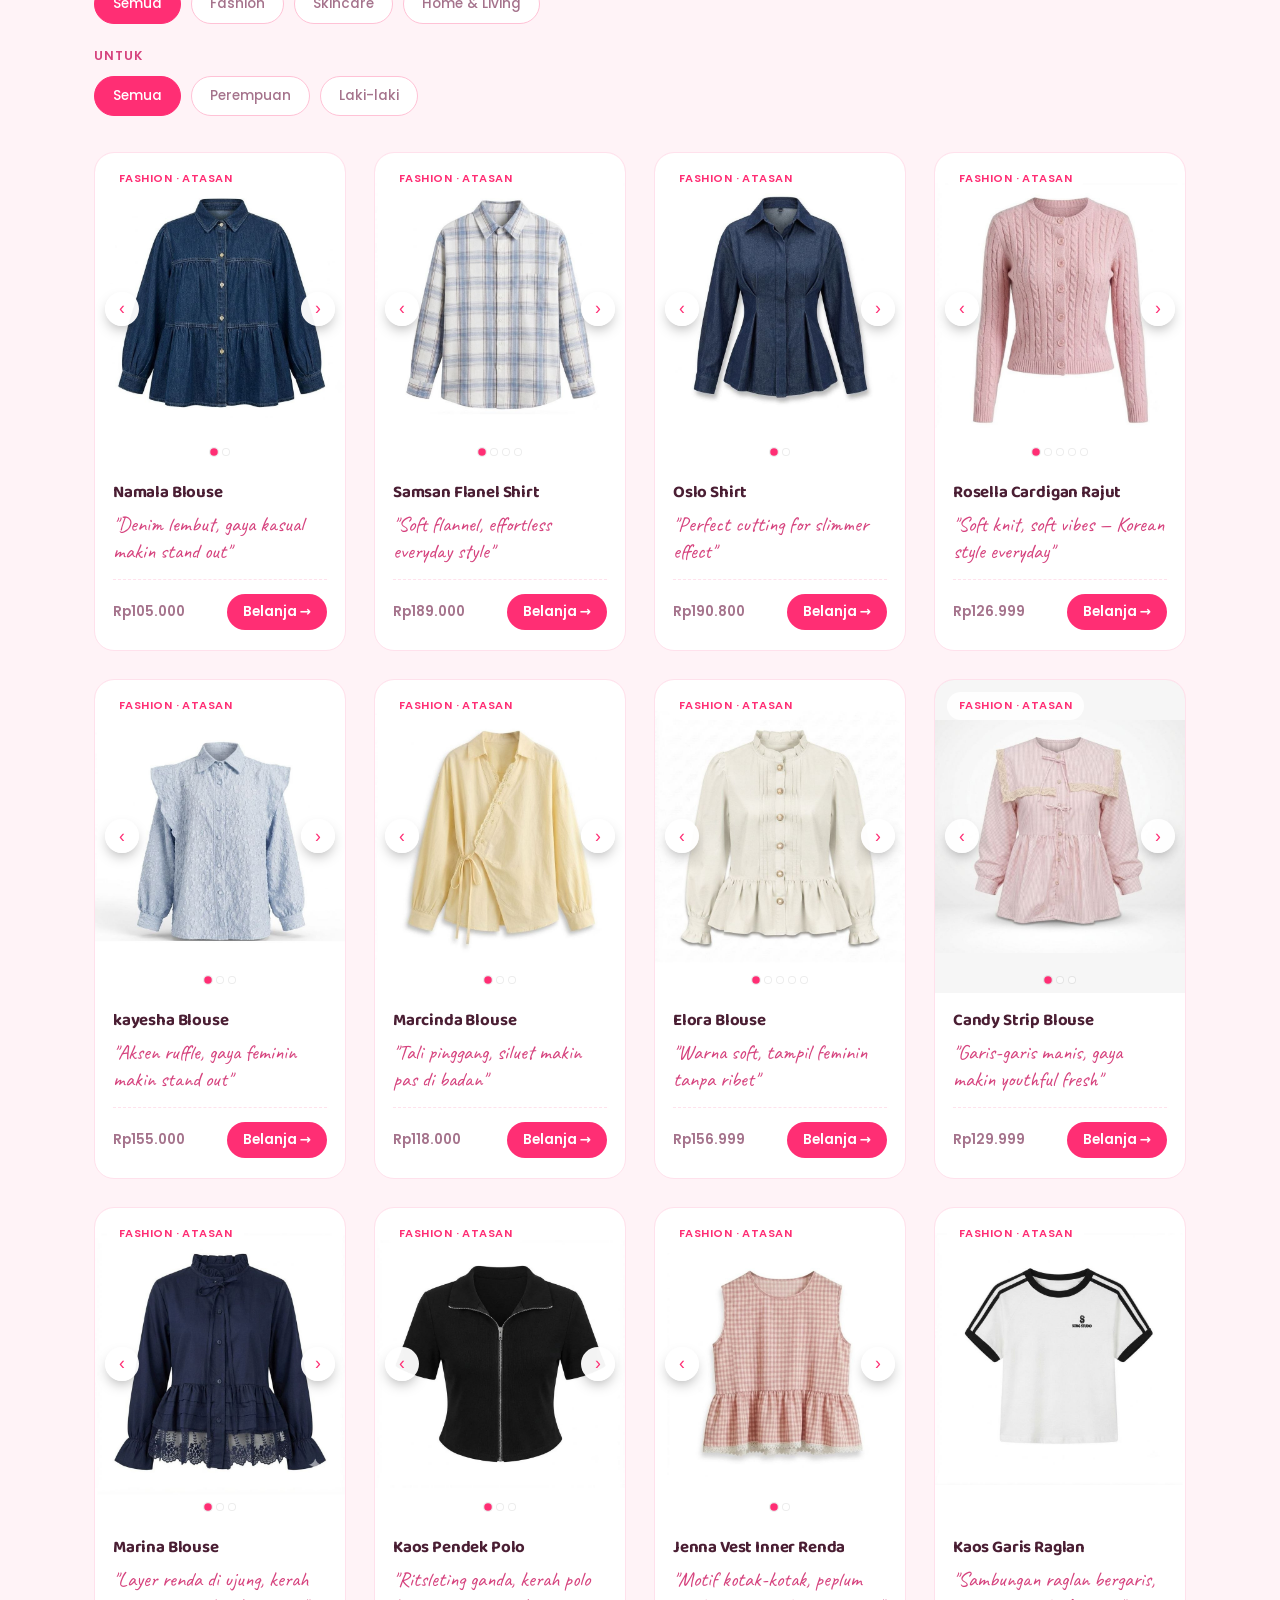
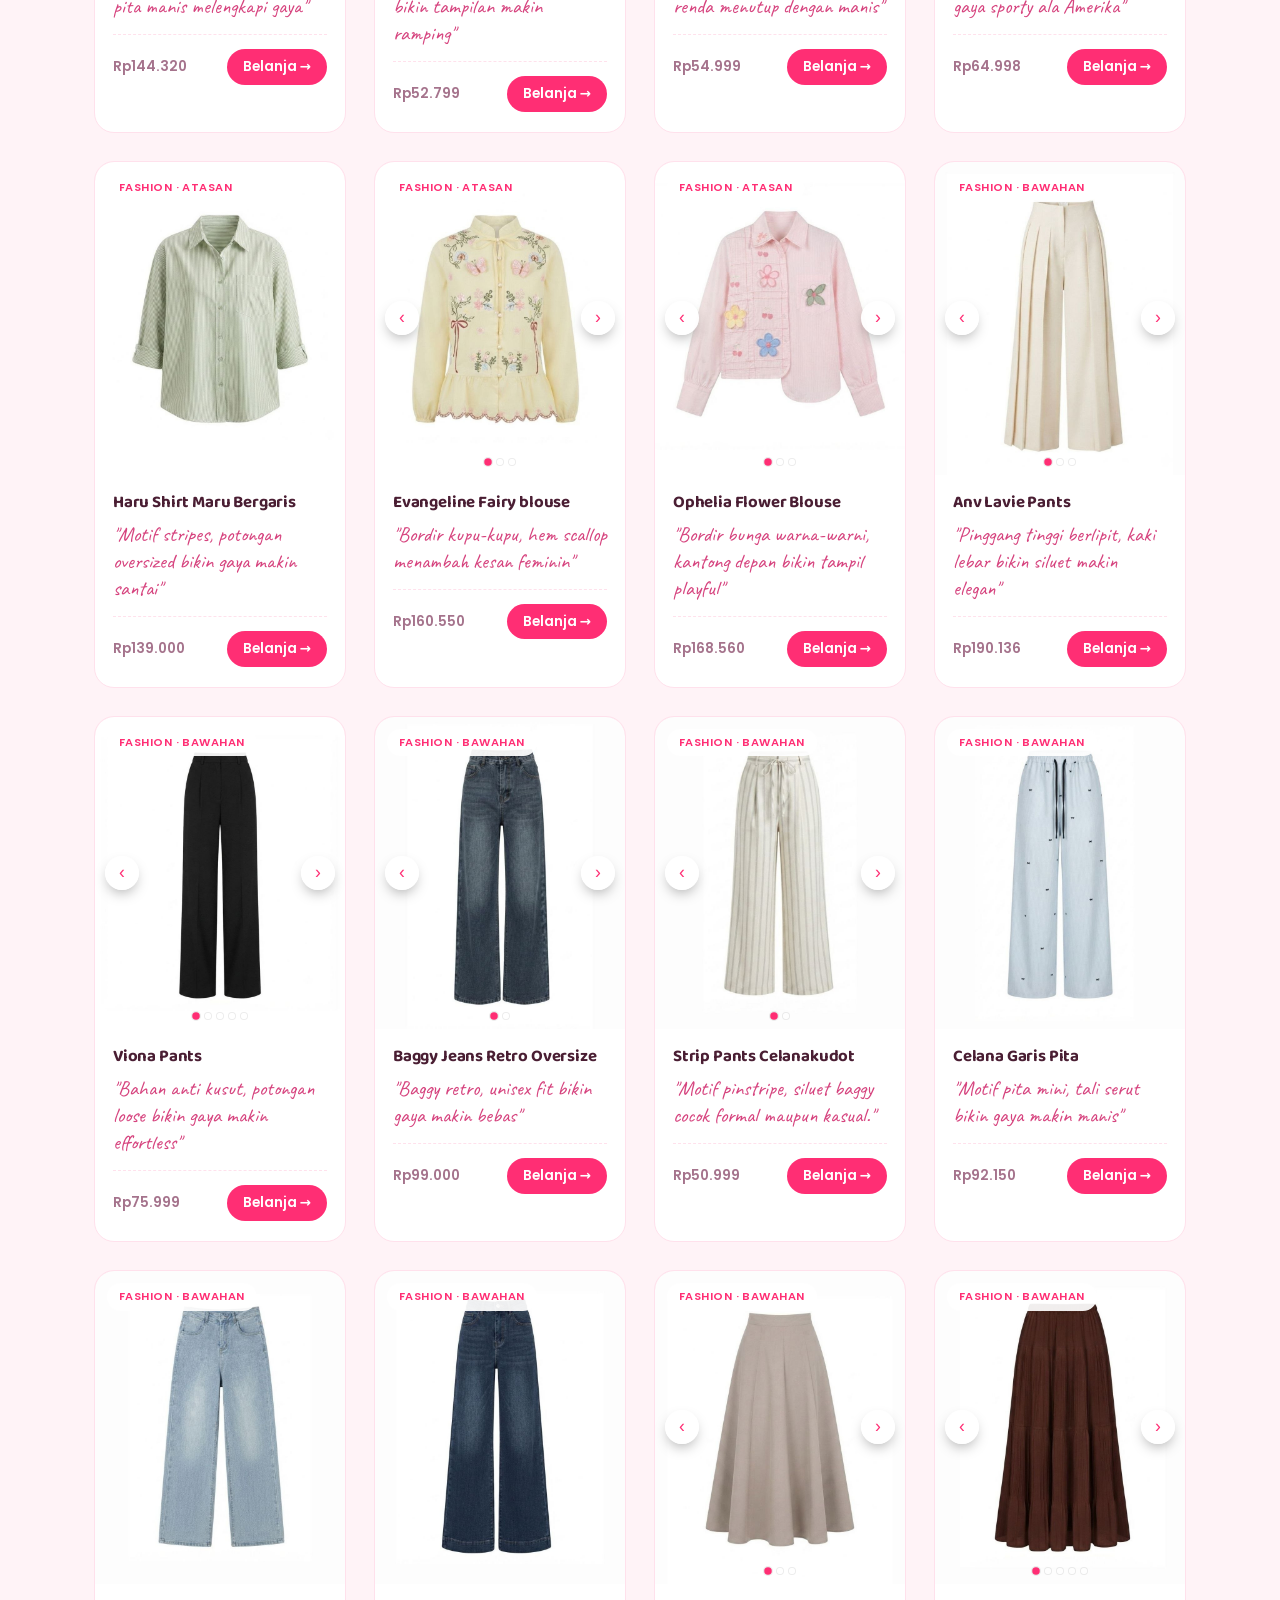
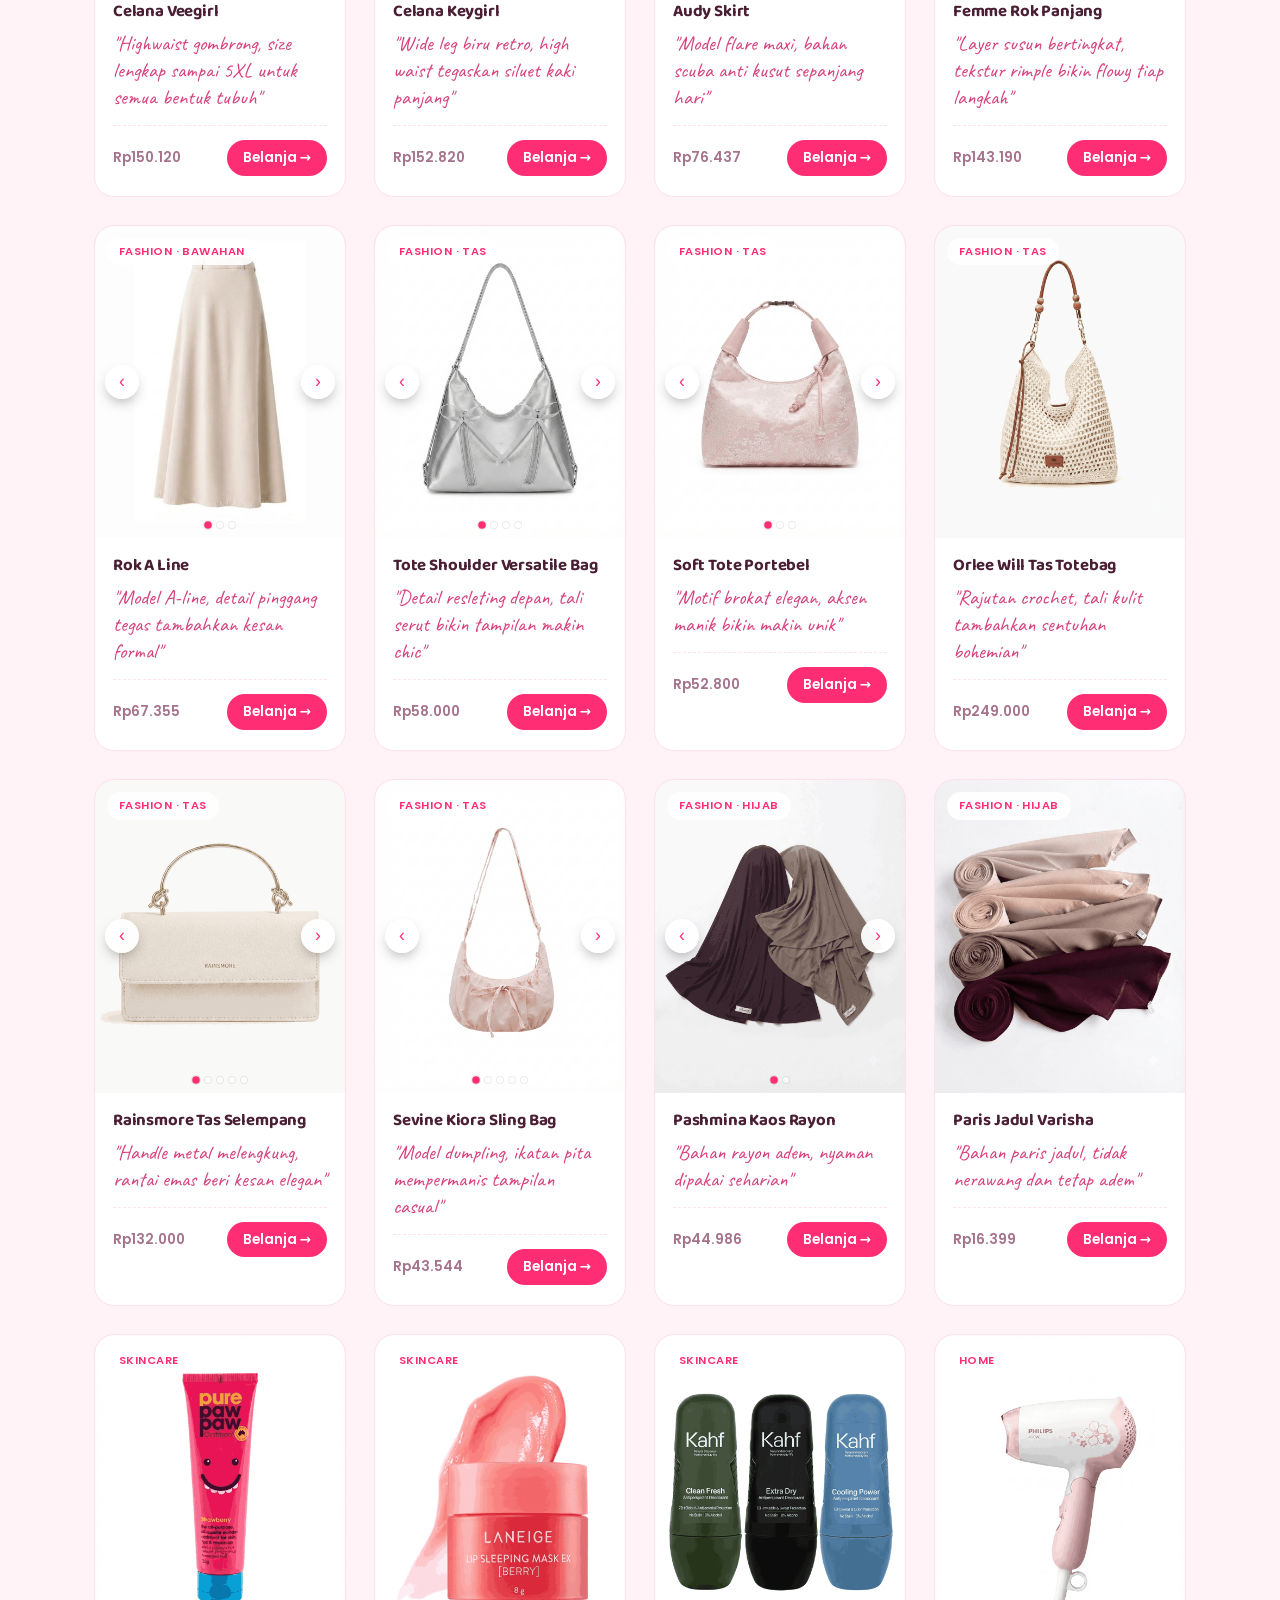
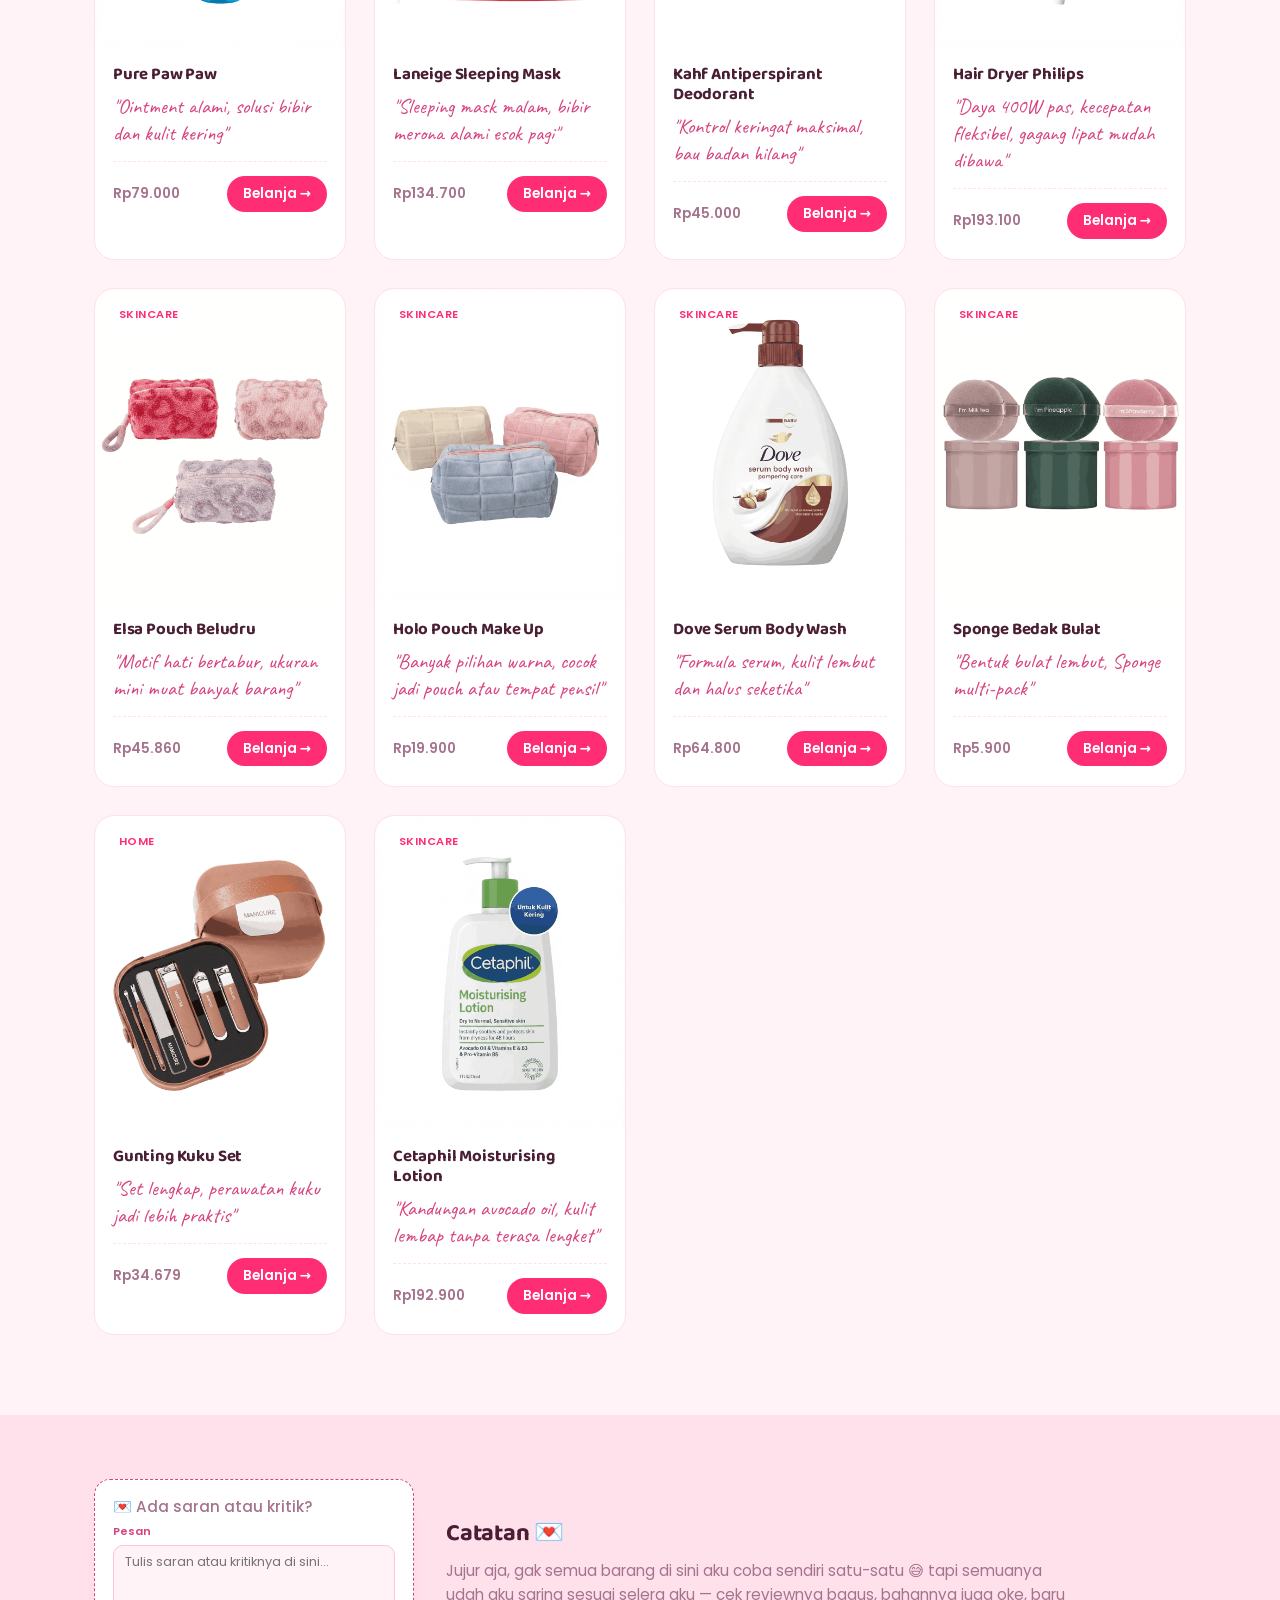
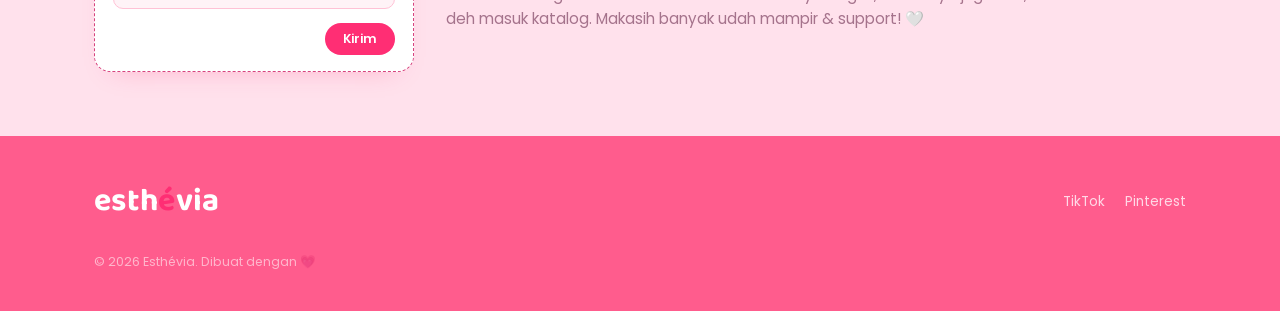
==== commit 5bc474f2: "Update index.html" ====
--- a/index.html
+++ b/index.html
@@ -60,6 +60,7 @@
                       <span class="look-item-info">
                       <span class="look-item-name">Namala Blouse</span>
                       <span class="look-item-sub">Steal Blue</span>
+                      <span class="look-item-price">Rp105.000</span>
                     </span>
                     <span class="look-item-cta">Belanja →</span>
                   </a>
--- a/style.css
+++ b/style.css
@@ -283,6 +283,13 @@
 .look-item-sub {
   font-size: 0.78rem;
   color: var(--ink-soft);
+}
+
+.look-item-price {
+  font-size: 0.82rem;
+  font-weight: 700;
+  color: var(--gold);
+  margin-top: 2px;
 }
 
 .look-item-cta {
@@ -510,37 +517,30 @@
   transform: scale(1.25);
 }
 
-/* tombol panah kiri/kanan buat geser antar foto warna — kecil, muncul pas hover di desktop */
+/* tombol panah kiri/kanan buat geser antar foto warna — selalu kelihatan */
 .card-media-nav {
   position: absolute;
   top: 50%;
   transform: translateY(-50%);
-  width: 26px;
-  height: 26px;
+  width: 34px;
+  height: 34px;
   border-radius: 50%;
-  background: rgba(255, 255, 255, 0.9);
+  background: rgba(255, 255, 255, 0.95);
   color: var(--gold);
   border: none;
-  font-size: 0.95rem;
+  font-size: 1.1rem;
   line-height: 1;
   display: flex;
   align-items: center;
   justify-content: center;
   cursor: pointer;
-  box-shadow: 0 4px 10px -4px rgba(0, 0, 0, 0.3);
+  box-shadow: 0 6px 14px -4px rgba(0, 0, 0, 0.35);
   z-index: 3;
-  opacity: 0;
-  transition: opacity .2s var(--ease), background .2s var(--ease), color .2s var(--ease);
-}
-.card-media:hover .card-media-nav { opacity: 1; }
-.card-media-nav:hover { background: var(--gold); color: #fff; }
-.card-media-nav-prev { left: 8px; }
-.card-media-nav-next { right: 8px; }
-
-/* di HP gak ada hover, jadi tombolnya selalu kelihatan tapi lebih transparan dikit */
-@media (hover: none) {
-  .card-media-nav { opacity: 0.85; }
-}
+  transition: background .2s var(--ease), color .2s var(--ease), transform .2s var(--ease);
+}
+.card-media-nav:hover { background: var(--gold); color: #fff; transform: translateY(-50%) scale(1.08); }
+.card-media-nav-prev { left: 10px; }
+.card-media-nav-next { right: 10px; }
 
 .card-tag {
   position: absolute;
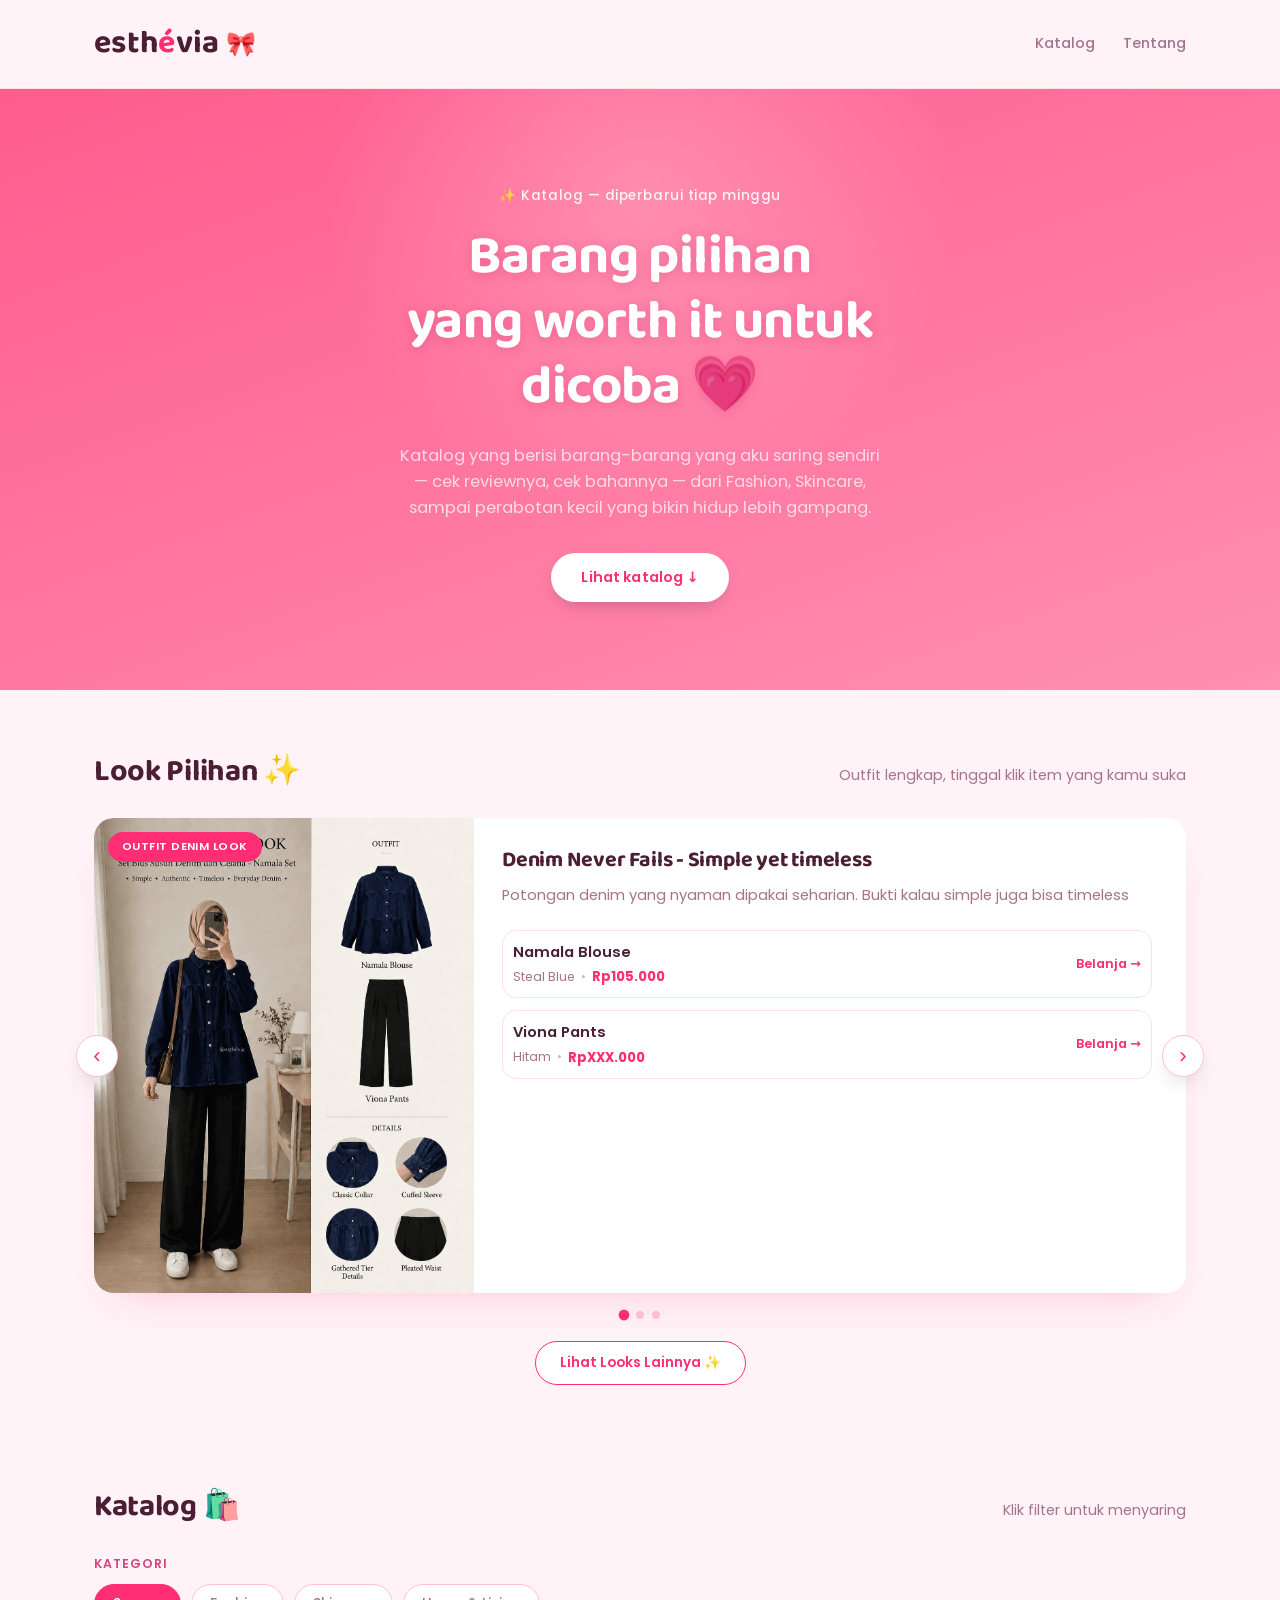
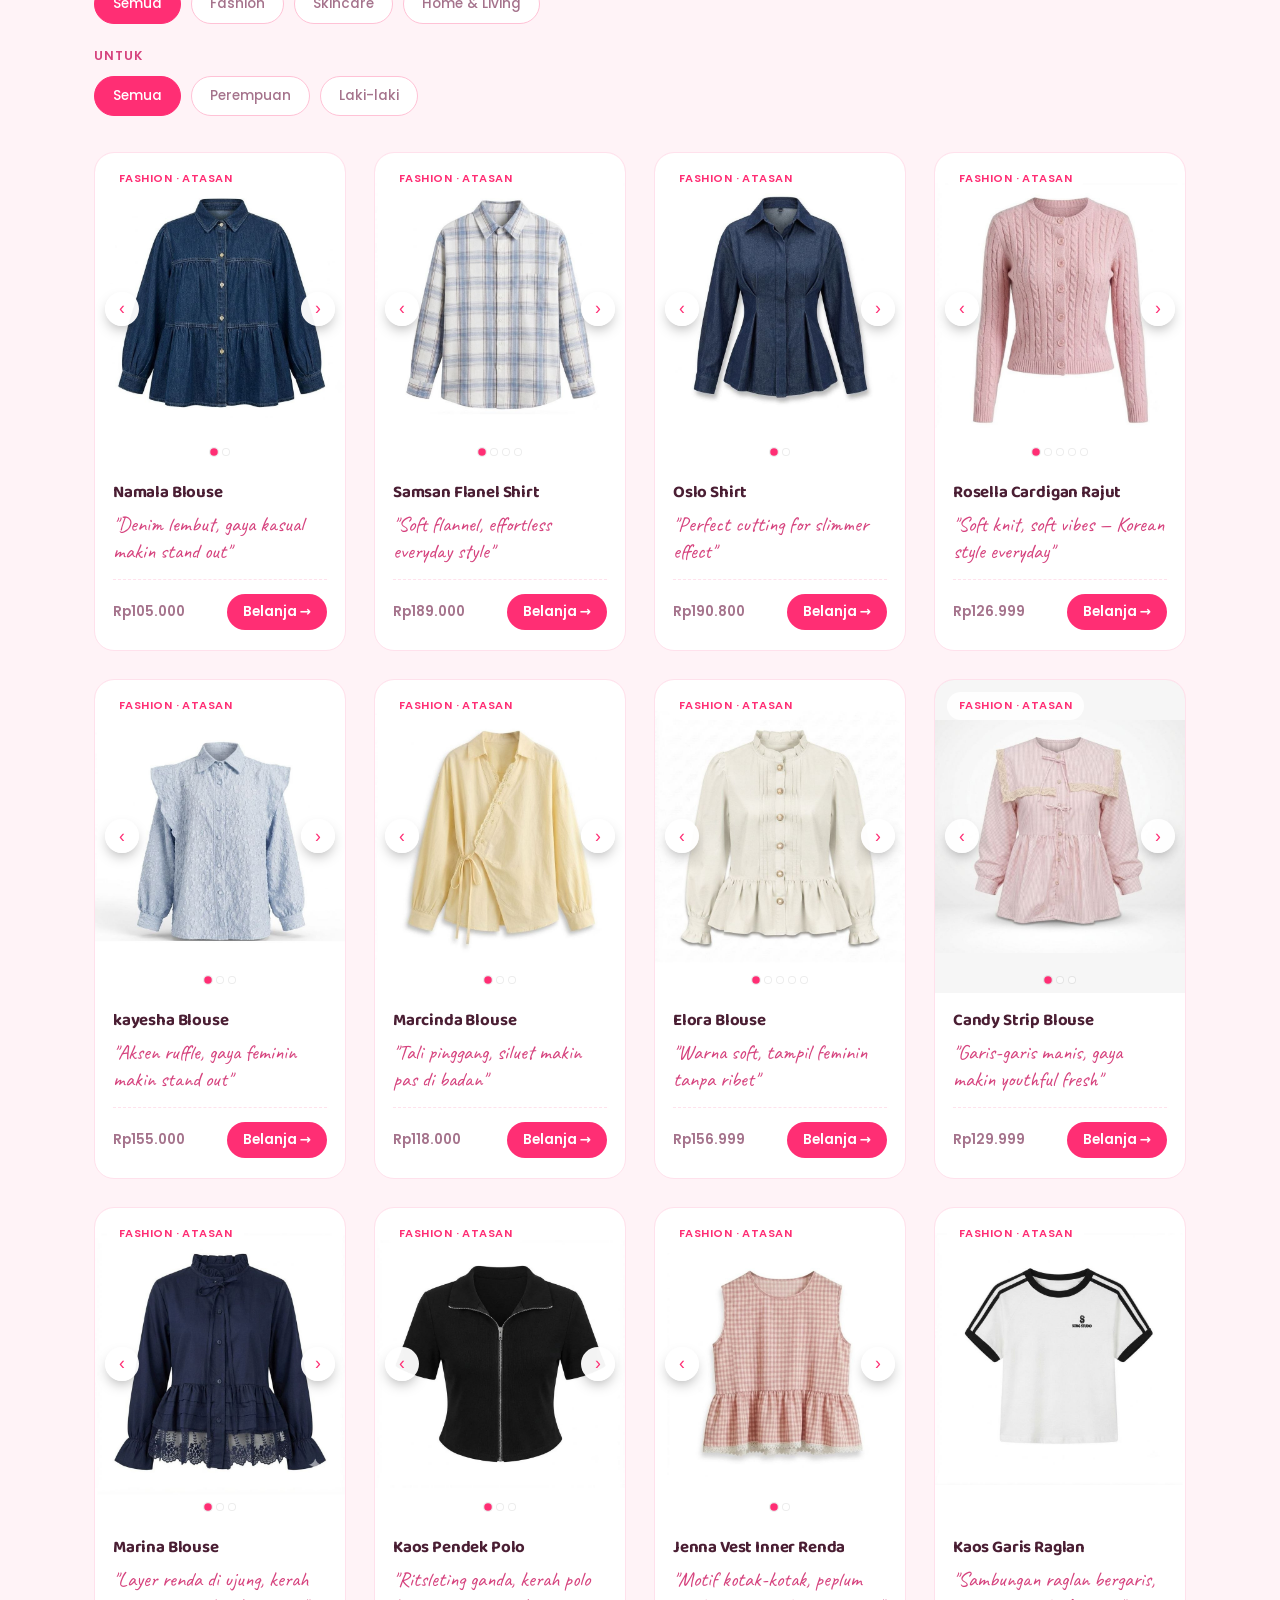
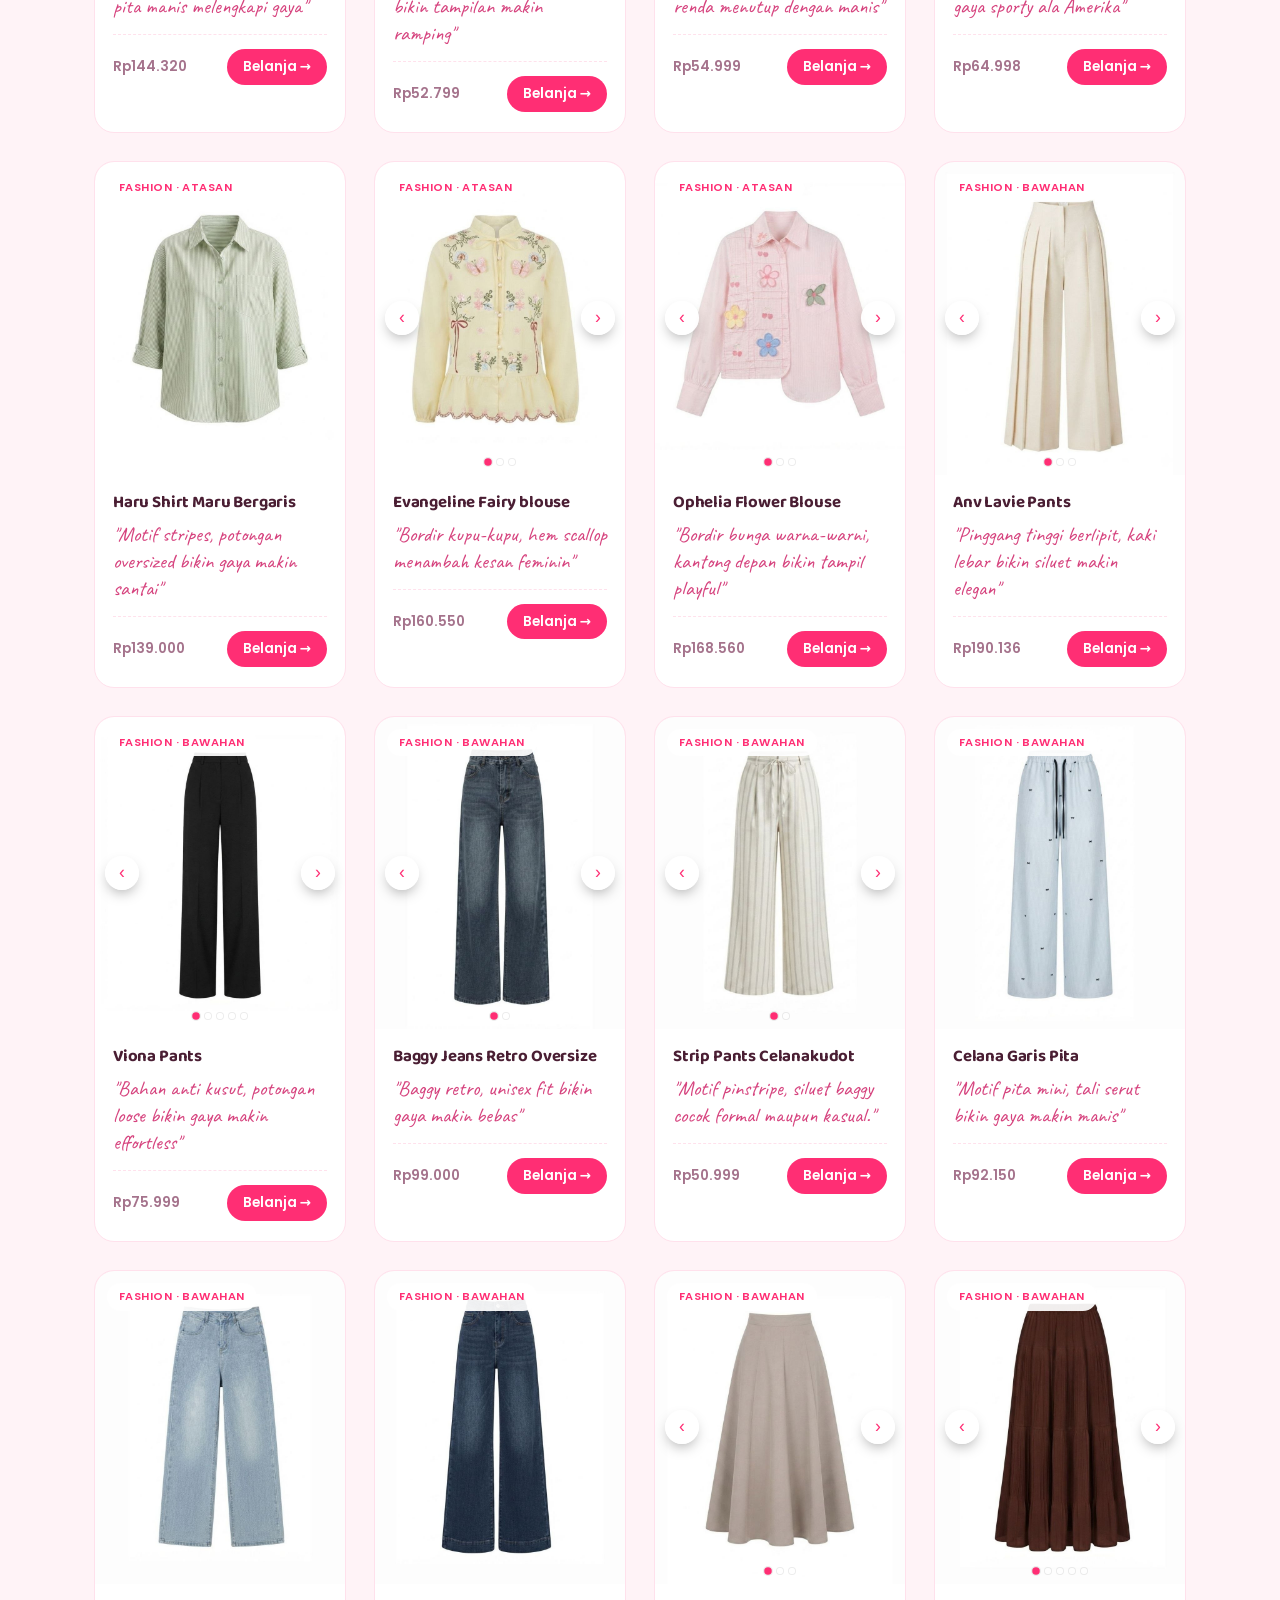
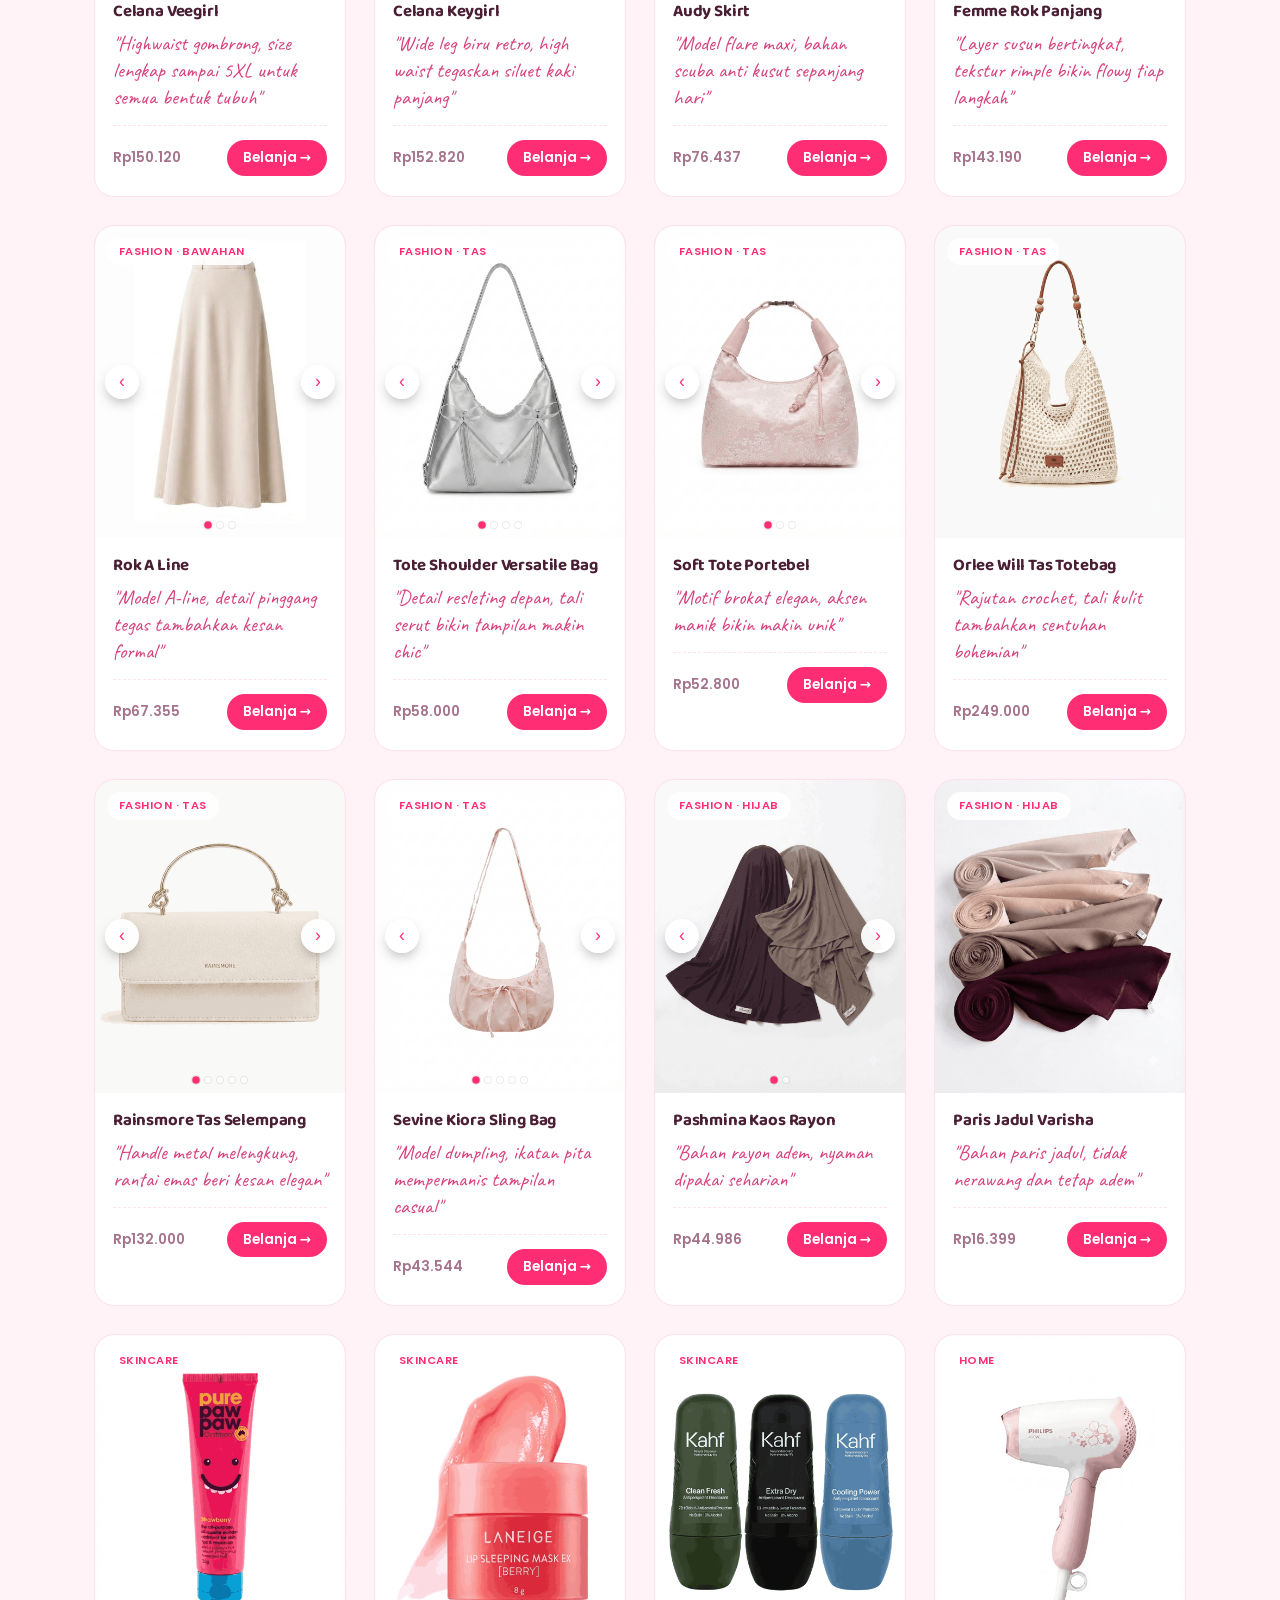
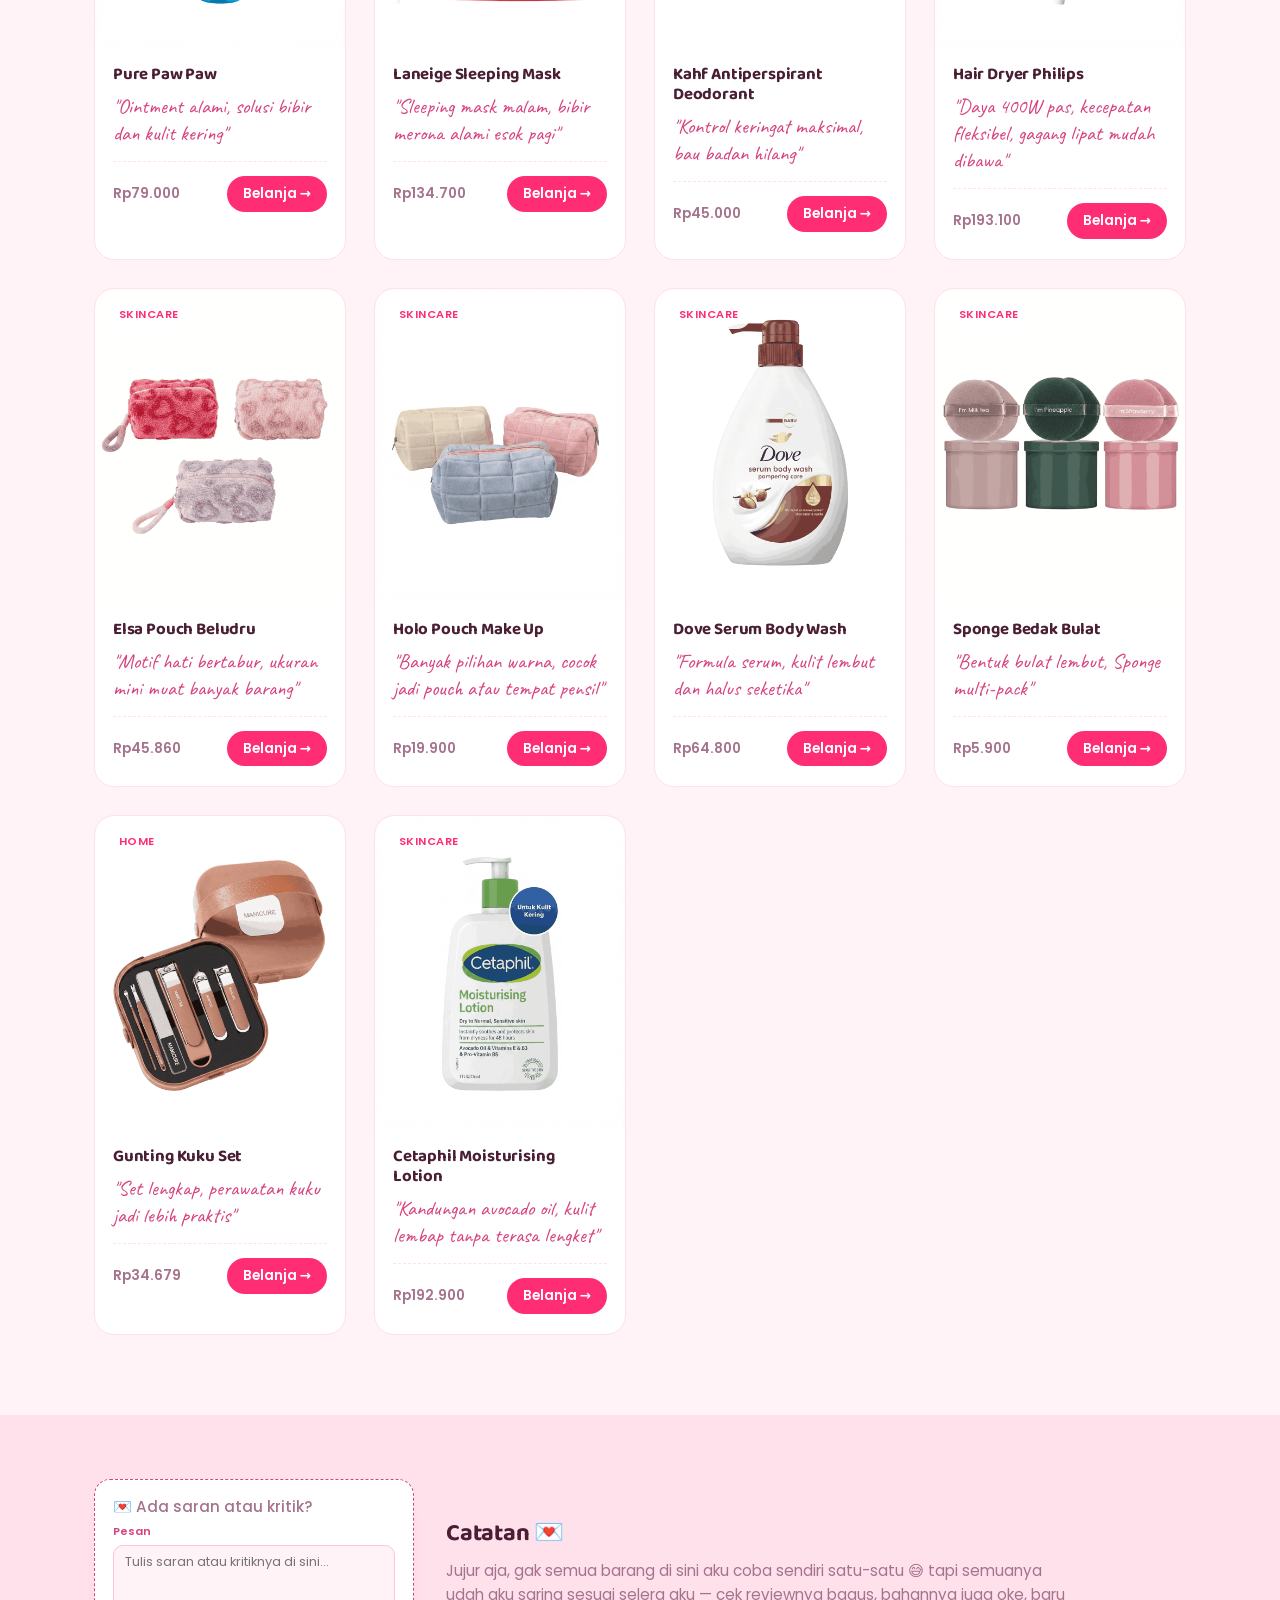
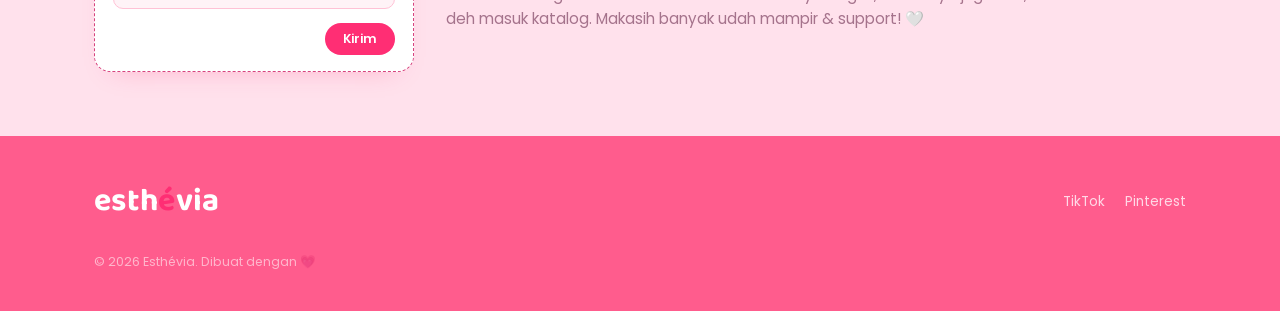
==== commit 82324795: "Update index.html" ====
--- a/index.html
+++ b/index.html
@@ -57,19 +57,26 @@
               <ul class="look-items">
                 <li class="look-item">
                   <a class="look-item-link" href="https://s.shopee.co.id/60Q6Vax48m" target="_blank" rel="noopener sponsored">
-                      <span class="look-item-info">
+                    <span class="look-item-info">
                       <span class="look-item-name">Namala Blouse</span>
-                      <span class="look-item-sub">Steal Blue</span>
-                      <span class="look-item-price">Rp105.000</span>
+                      <span class="look-item-meta">
+                        <span class="look-item-sub">Steal Blue</span>
+                        <span class="look-item-dot">•</span>
+                        <span class="look-item-price">Rp105.000</span>
+                      </span>
                     </span>
                     <span class="look-item-cta">Belanja →</span>
                   </a>
                 </li>
                 <li class="look-item">
                   <a class="look-item-link" href="https://s.shopee.co.id/qi3OKfzMx" target="_blank" rel="noopener sponsored">
-                      <span class="look-item-info">
+                    <span class="look-item-info">
                       <span class="look-item-name">Viona Pants</span>
-                      <span class="look-item-sub">Hitam</span>
+                      <span class="look-item-meta">
+                        <span class="look-item-sub">Hitam</span>
+                        <span class="look-item-dot">•</span>
+                        <span class="look-item-price">RpXXX.000</span>
+                      </span>
                     </span>
                     <span class="look-item-cta">Belanja →</span>
                   </a>
@@ -89,18 +96,26 @@
               <ul class="look-items">
                 <li class="look-item">
                   <a class="look-item-link" href="https://s.shopee.co.id/4VbLk6rIXD" target="_blank" rel="noopener sponsored">
-                      <span class="look-item-info">
+                    <span class="look-item-info">
                       <span class="look-item-name">Marina Blouse</span>
-                      <span class="look-item-sub">Broken white</span>
+                      <span class="look-item-meta">
+                        <span class="look-item-sub">Broken white</span>
+                        <span class="look-item-dot">•</span>
+                        <span class="look-item-price">RpXXX.000</span>
+                      </span>
                     </span>
                     <span class="look-item-cta">Belanja →</span>
                   </a>
                 </li>
                 <li class="look-item">
                   <a class="look-item-link" href="https://s.shopee.co.id/qi3OKfzMx" target="_blank" rel="noopener sponsored">
-                      <span class="look-item-info">
+                    <span class="look-item-info">
                       <span class="look-item-name">Viona Pants</span>
-                      <span class="look-item-sub">Ivory</span>
+                      <span class="look-item-meta">
+                        <span class="look-item-sub">Ivory</span>
+                        <span class="look-item-dot">•</span>
+                        <span class="look-item-price">RpXXX.000</span>
+                      </span>
                     </span>
                     <span class="look-item-cta">Belanja →</span>
                   </a>
@@ -120,27 +135,39 @@
               <ul class="look-items">
                 <li class="look-item">
                   <a class="look-item-link" href="https://s.shopee.co.id/3qLexDwYgm" target="_blank" rel="noopener sponsored">
-                      <span class="look-item-info">
+                    <span class="look-item-info">
                       <span class="look-item-name">Evangeline Fairy Blouse</span>
-                      <span class="look-item-sub">Blue</span>
+                      <span class="look-item-meta">
+                        <span class="look-item-sub">Blue</span>
+                        <span class="look-item-dot">•</span>
+                        <span class="look-item-price">RpXXX.000</span>
+                      </span>
                     </span>
                     <span class="look-item-cta">Belanja →</span>
                   </a>
                 </li>
                 <li class="look-item">
                   <a class="look-item-link" href="https://s.shopee.co.id/7prnjSuRtc" target="_blank" rel="noopener sponsored">
-                      <span class="look-item-info">
+                    <span class="look-item-info">
                       <span class="look-item-name">Veegirl Celana Jeans</span>
-                      <span class="look-item-sub">Biru Muda</span>
+                      <span class="look-item-meta">
+                        <span class="look-item-sub">Biru Muda</span>
+                        <span class="look-item-dot">•</span>
+                        <span class="look-item-price">RpXXX.000</span>
+                      </span>
                     </span>
                     <span class="look-item-cta">Belanja →</span>
                   </a>
                 </li>
                 <li class="look-item">
-                  <a class="look-item-link" href="https://s.shopee.co.id/7fYRPpdwZE target="_blank" rel="noopener sponsored">
-                      <span class="look-item-info">
+                  <a class="look-item-link" href="https://s.shopee.co.id/7fYRPpdwZE" target="_blank" rel="noopener sponsored">
+                    <span class="look-item-info">
                       <span class="look-item-name">Sevine Kiora Sling Bag</span>
-                      <span class="look-item-sub">Ivory</span>
+                      <span class="look-item-meta">
+                        <span class="look-item-sub">Ivory</span>
+                        <span class="look-item-dot">•</span>
+                        <span class="look-item-price">RpXXX.000</span>
+                      </span>
                     </span>
                     <span class="look-item-cta">Belanja →</span>
                   </a>
@@ -156,7 +183,7 @@
       <div class="look-dots" id="lookDots"></div>
 
       <div class="look-more-wrap">
-        <a class="look-load-more" href="looks.html">Lihat Look Lainnya ✨</a>
+        <a class="look-load-more" href="looks.html">Lihat Looks Lainnya ✨</a>
       </div>
     </div>
   </section>
--- a/style.css
+++ b/style.css
@@ -280,16 +280,29 @@
   color: var(--ink);
 }
 
+/* baris ke-2: warna & harga digabung sejajar, dipisah titik, biar total cuma 2 baris */
+.look-item-meta {
+  display: flex;
+  align-items: center;
+  gap: 6px;
+  margin-top: 2px;
+}
+
 .look-item-sub {
   font-size: 0.78rem;
   color: var(--ink-soft);
+}
+
+.look-item-dot {
+  font-size: 0.7rem;
+  color: var(--ink-soft);
+  opacity: 0.6;
 }
 
 .look-item-price {
   font-size: 0.82rem;
   font-weight: 700;
   color: var(--gold);
-  margin-top: 2px;
 }
 
 .look-item-cta {
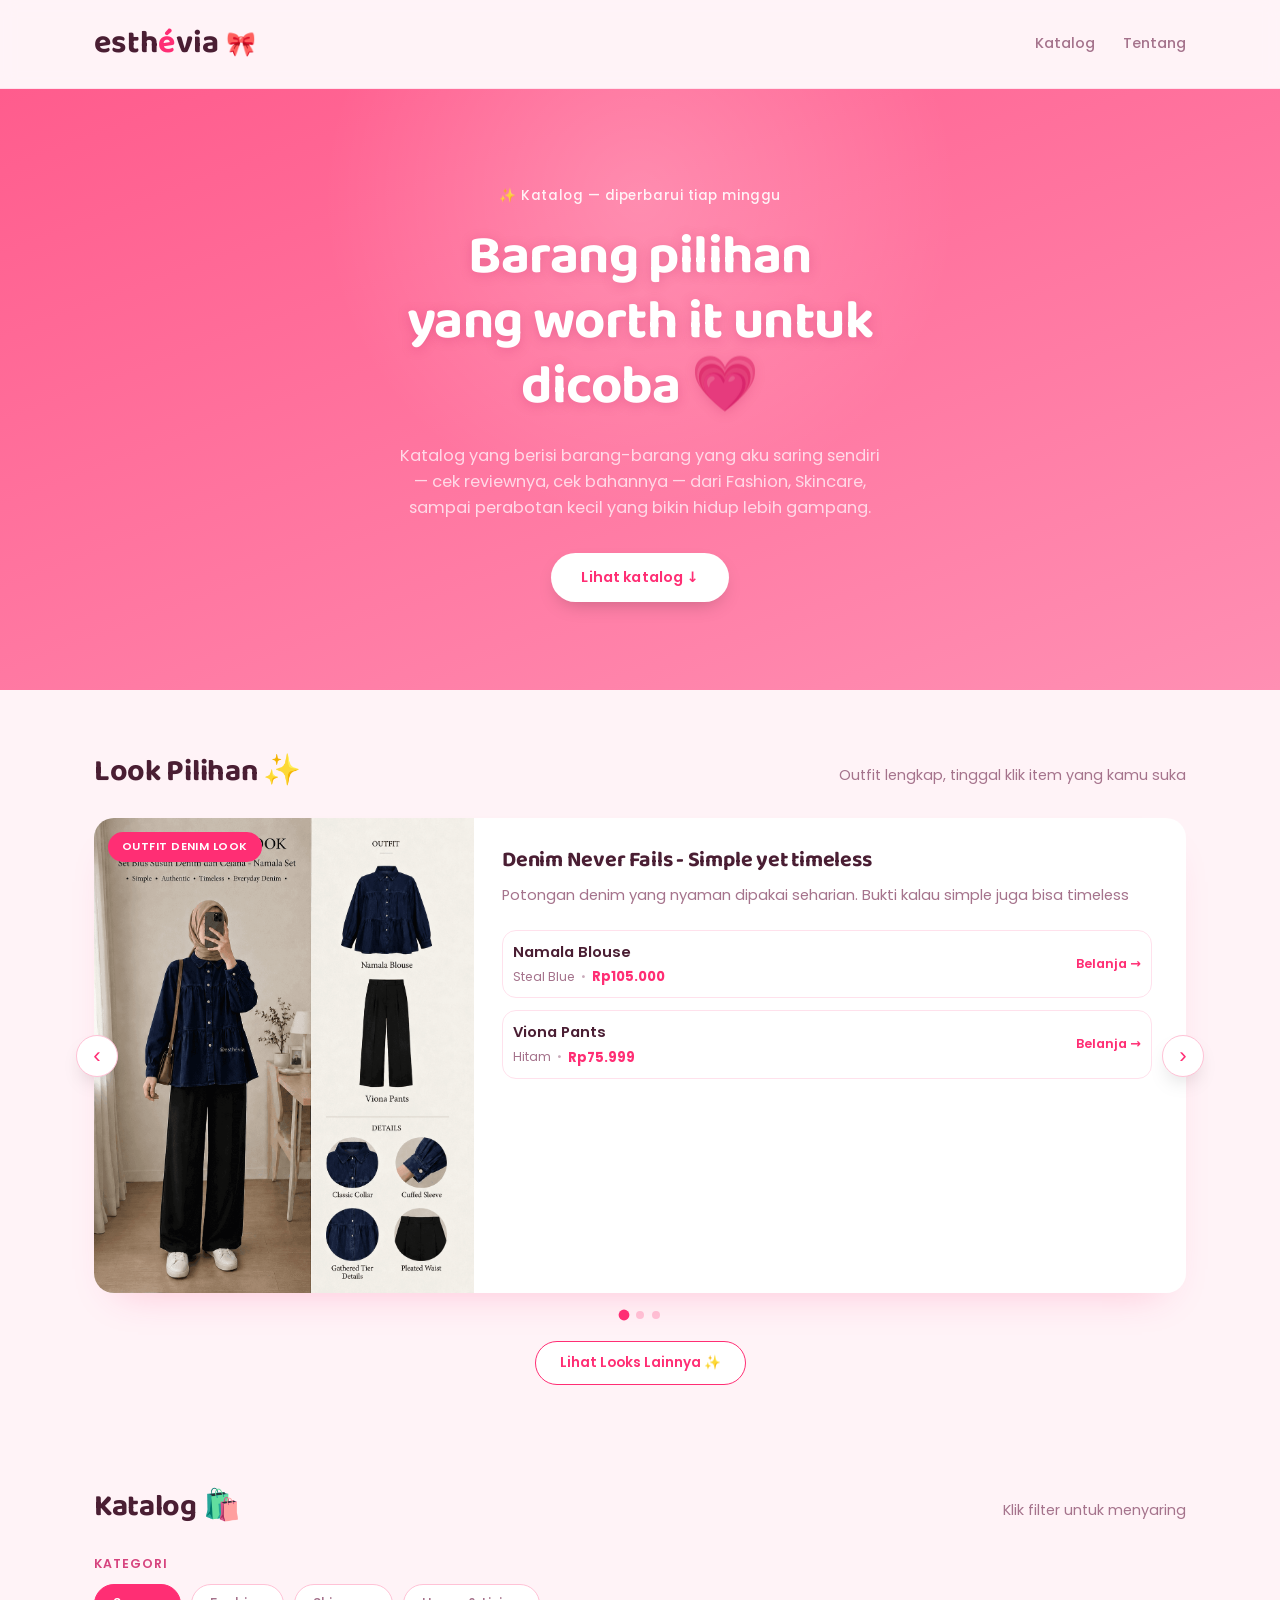
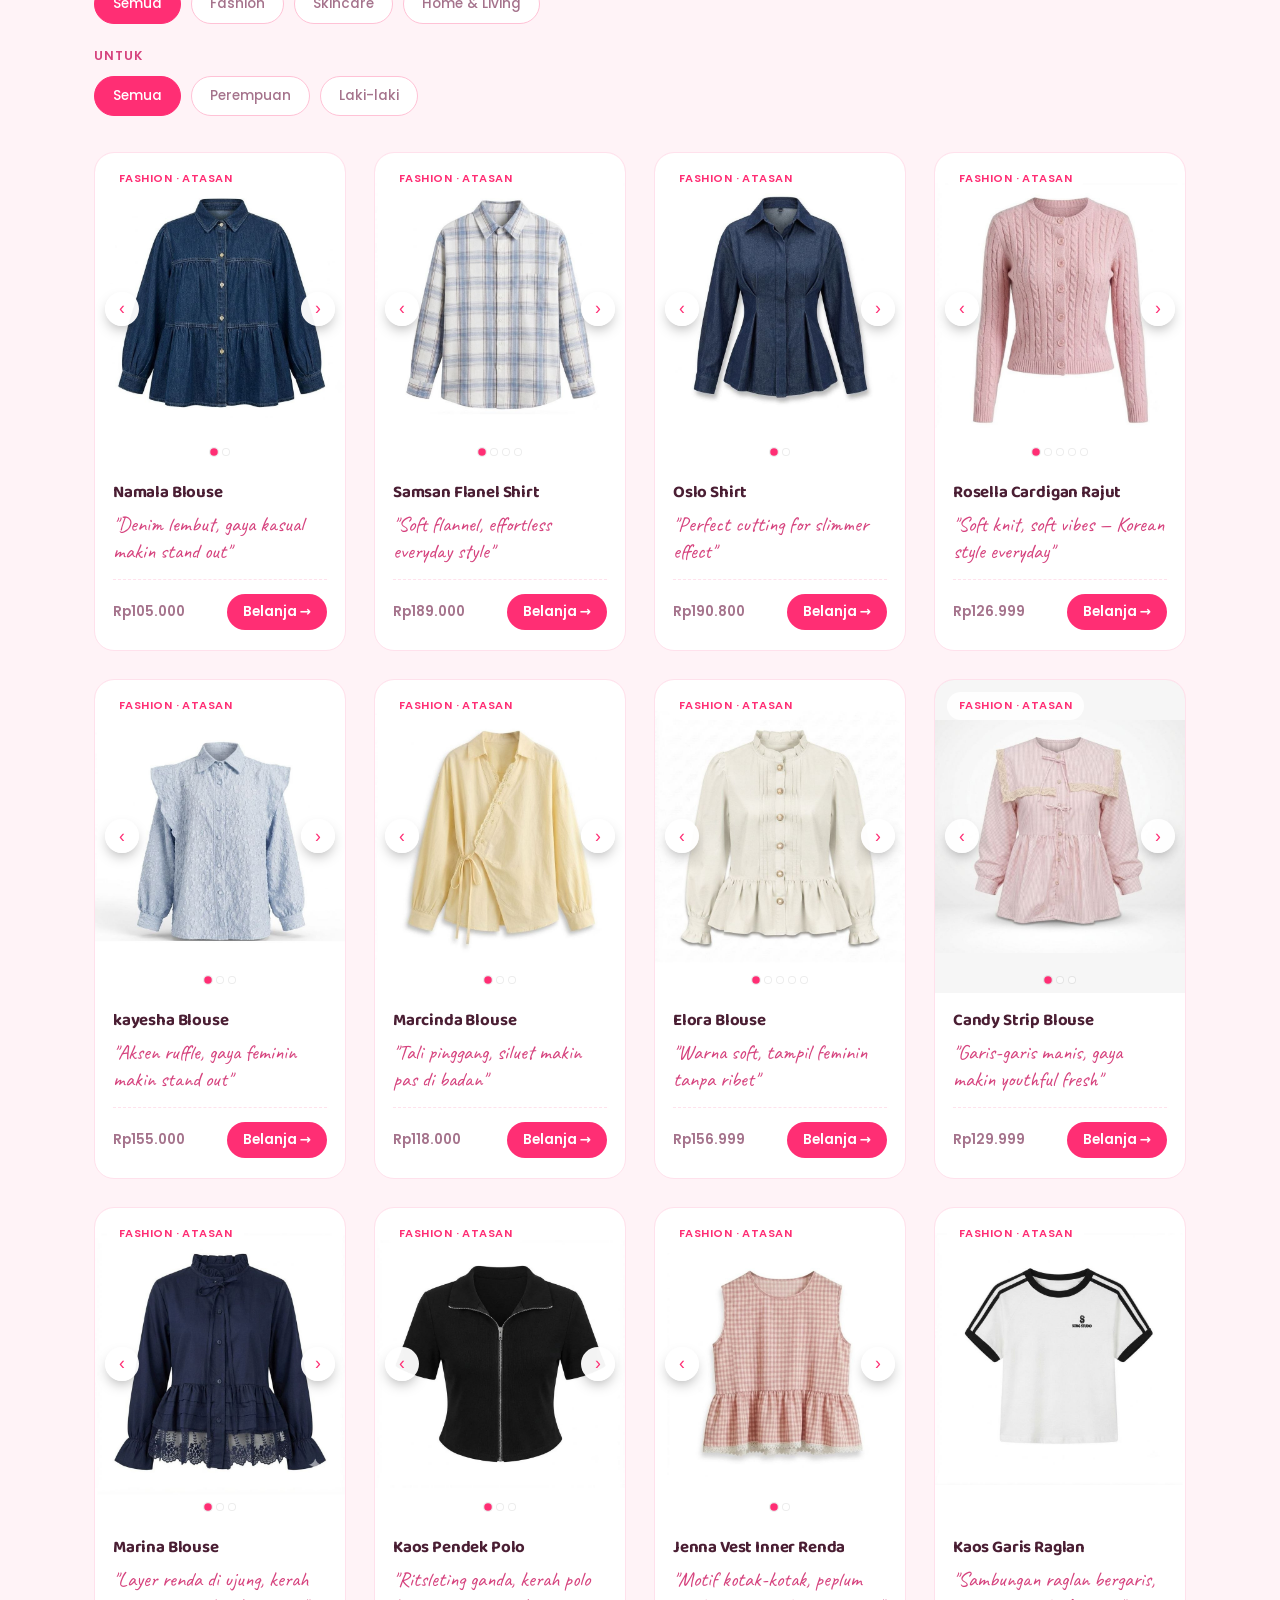
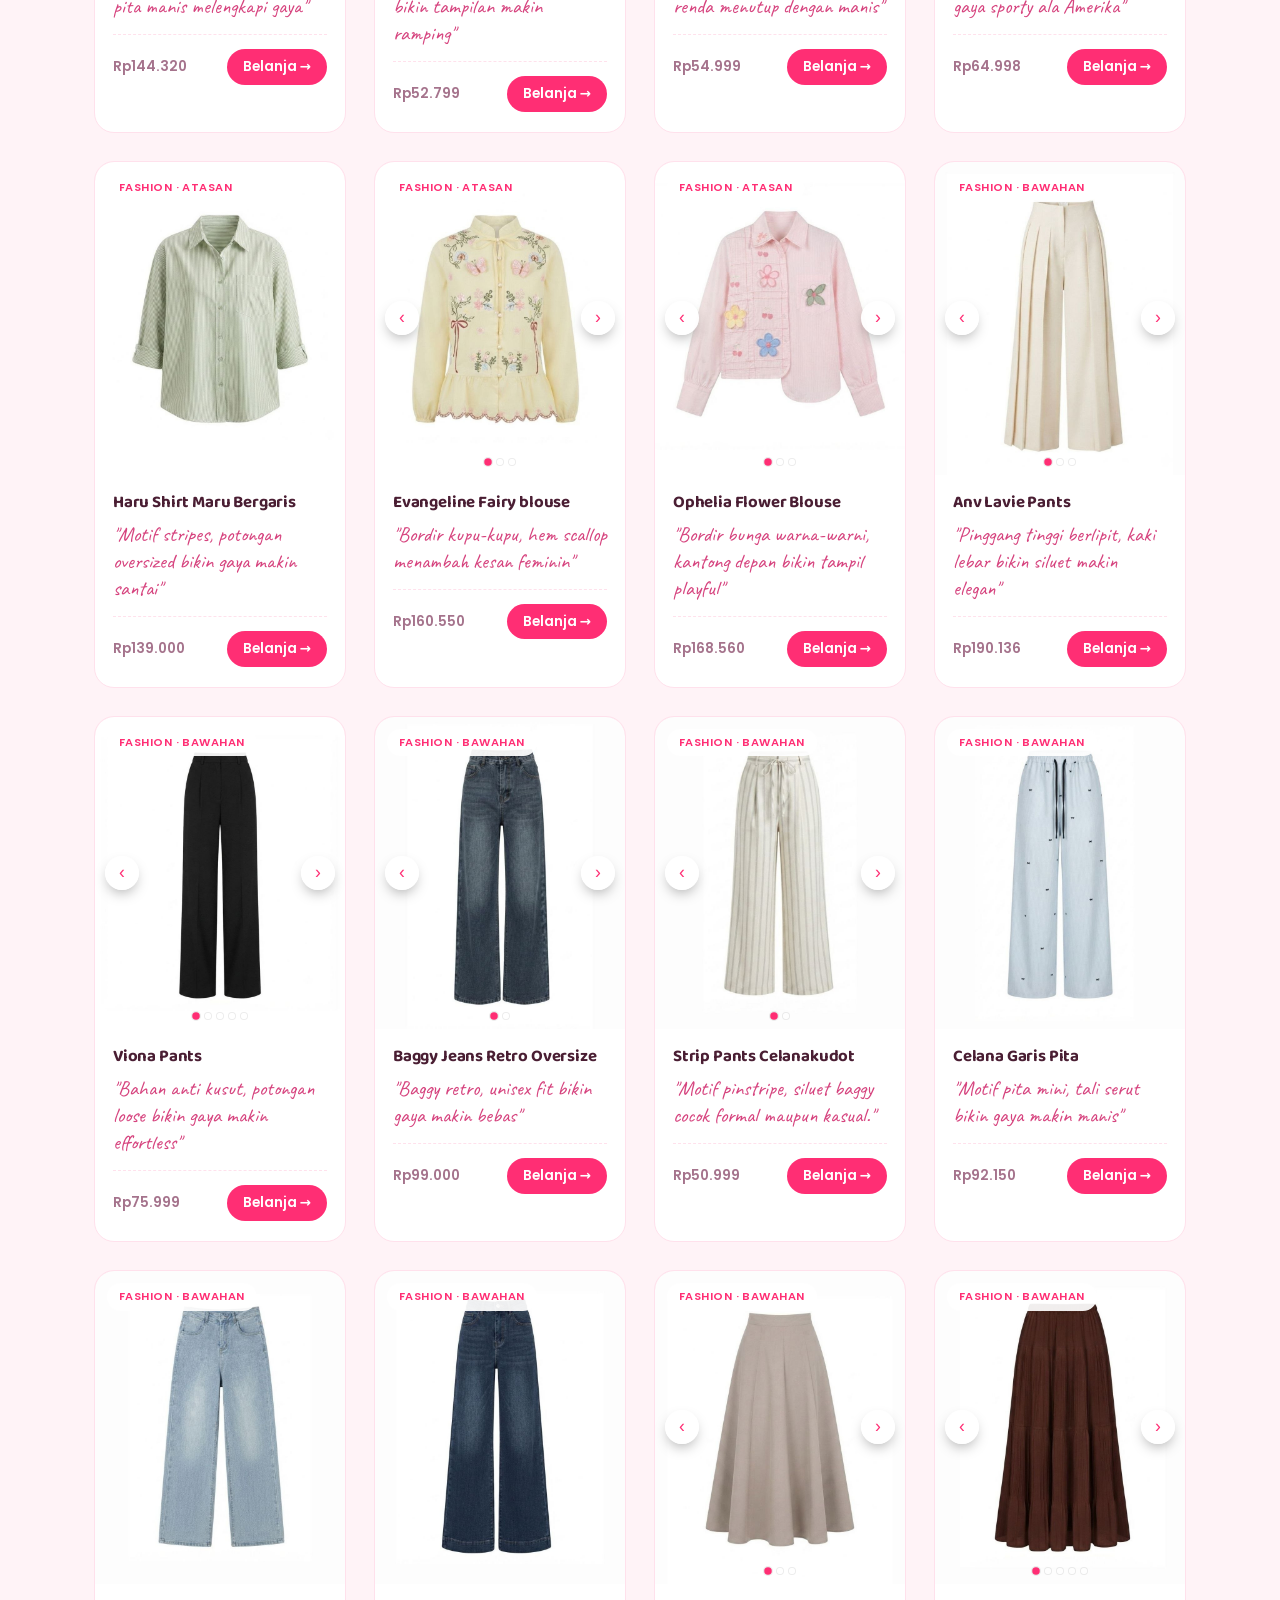
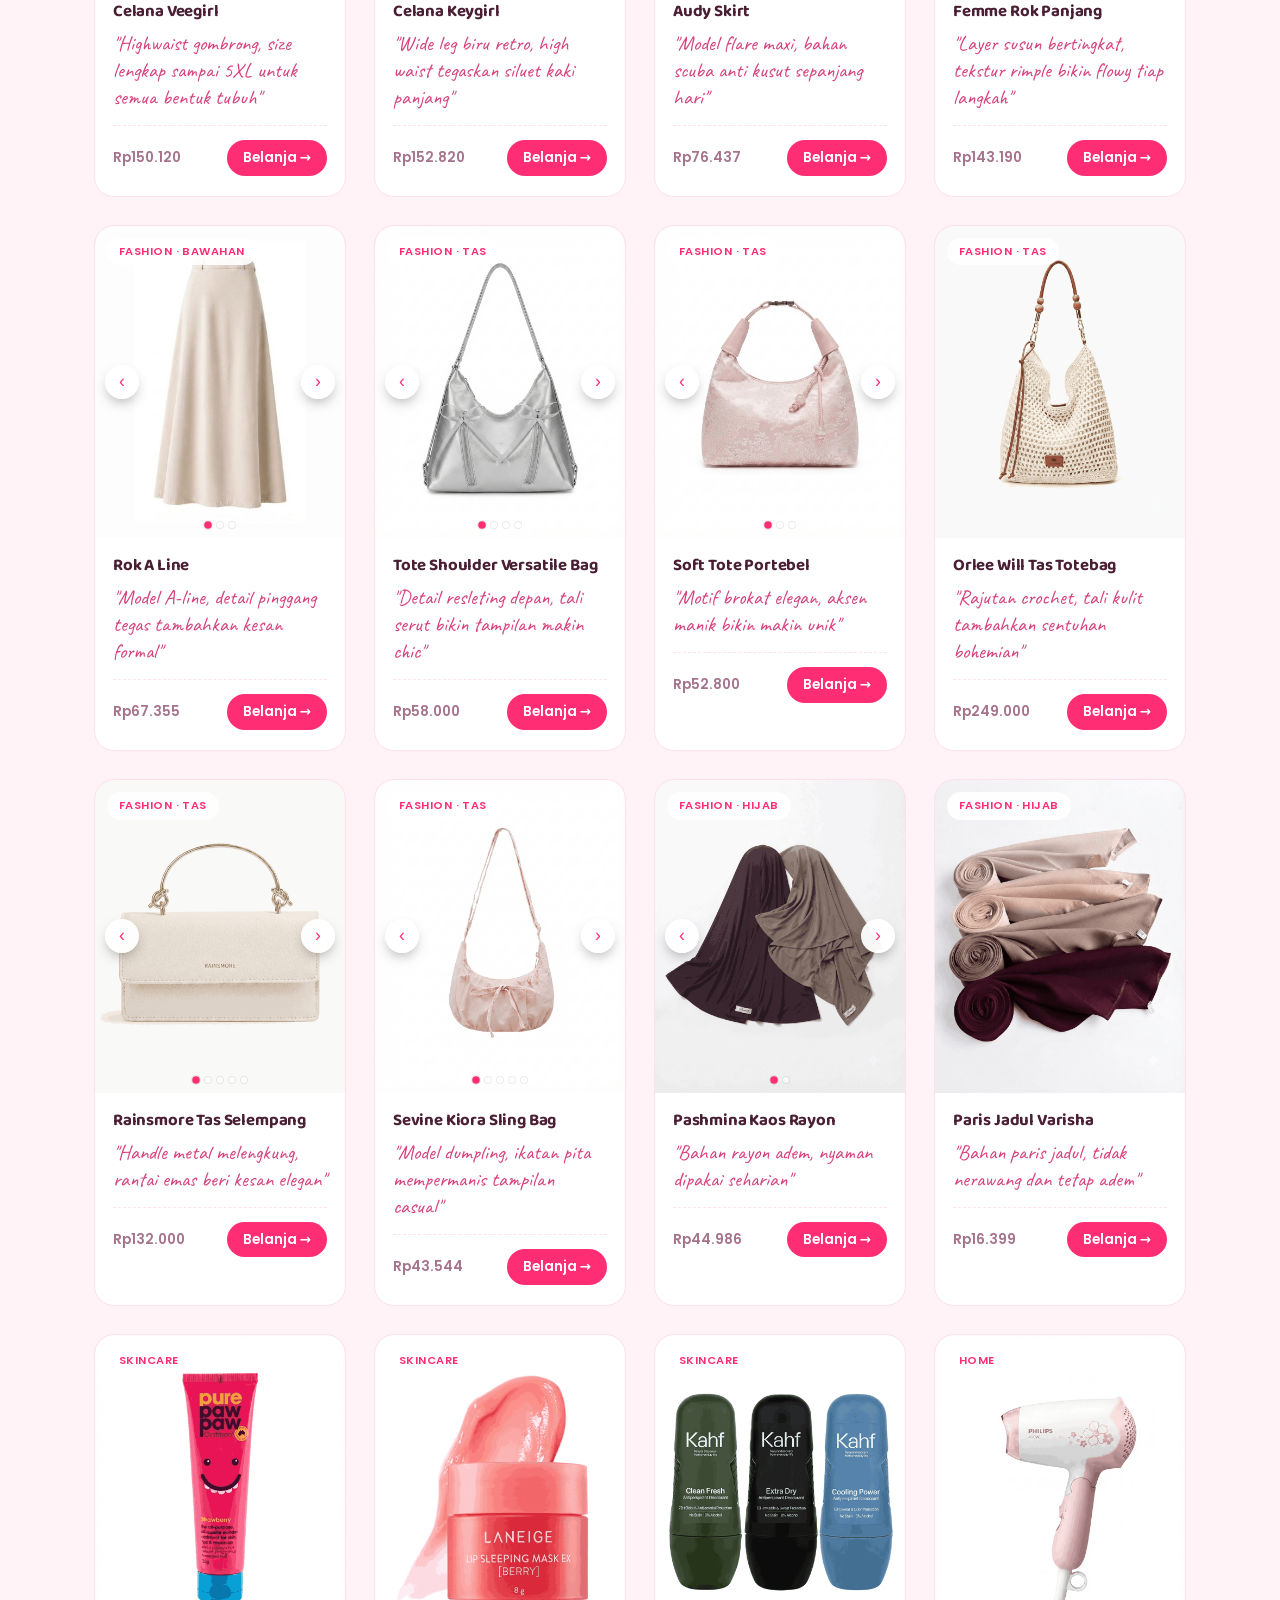
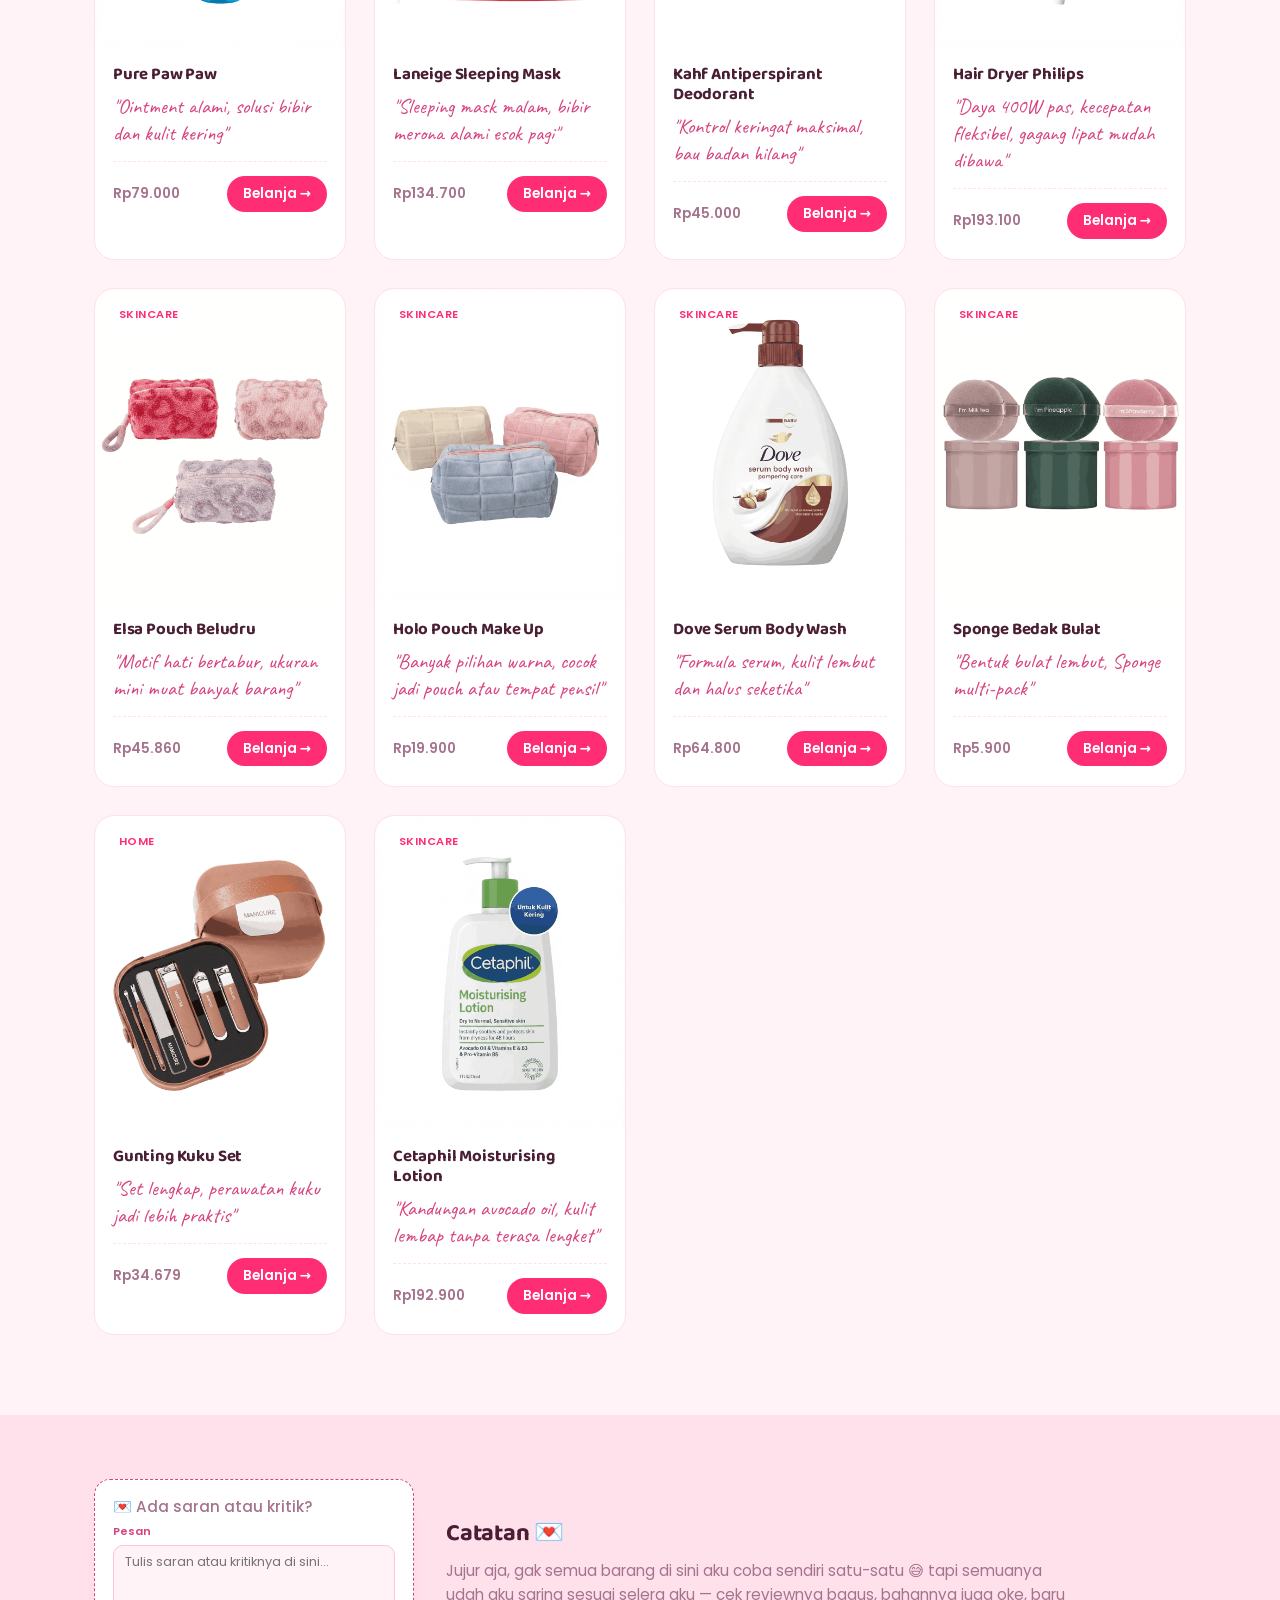
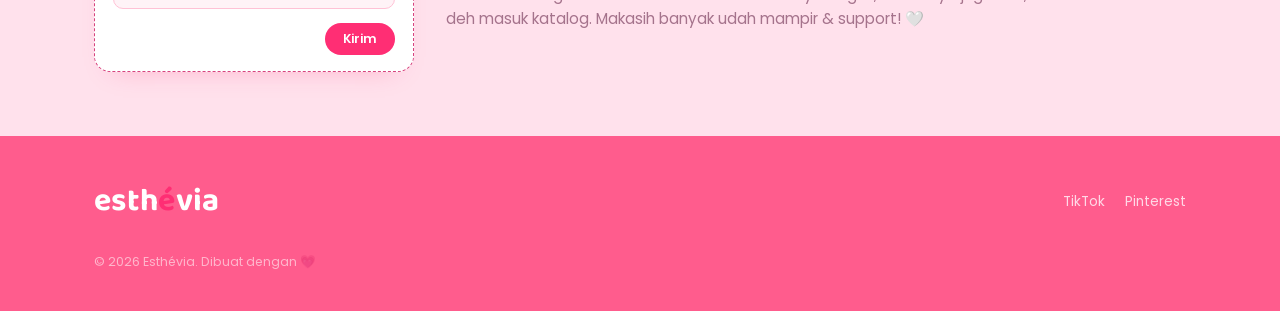
==== commit c85ad46a: "Update index.html" ====
--- a/index.html
+++ b/index.html
@@ -75,7 +75,7 @@
                       <span class="look-item-meta">
                         <span class="look-item-sub">Hitam</span>
                         <span class="look-item-dot">•</span>
-                        <span class="look-item-price">RpXXX.000</span>
+                        <span class="look-item-price">Rp75.999</span>
                       </span>
                     </span>
                     <span class="look-item-cta">Belanja →</span>
@@ -101,7 +101,7 @@
                       <span class="look-item-meta">
                         <span class="look-item-sub">Broken white</span>
                         <span class="look-item-dot">•</span>
-                        <span class="look-item-price">RpXXX.000</span>
+                        <span class="look-item-price">Rp144.320</span>
                       </span>
                     </span>
                     <span class="look-item-cta">Belanja →</span>
@@ -114,7 +114,7 @@
                       <span class="look-item-meta">
                         <span class="look-item-sub">Ivory</span>
                         <span class="look-item-dot">•</span>
-                        <span class="look-item-price">RpXXX.000</span>
+                        <span class="look-item-price">Rp75.999</span>
                       </span>
                     </span>
                     <span class="look-item-cta">Belanja →</span>
@@ -140,7 +140,7 @@
                       <span class="look-item-meta">
                         <span class="look-item-sub">Blue</span>
                         <span class="look-item-dot">•</span>
-                        <span class="look-item-price">RpXXX.000</span>
+                        <span class="look-item-price">Rp168.560</span>
                       </span>
                     </span>
                     <span class="look-item-cta">Belanja →</span>
@@ -153,7 +153,7 @@
                       <span class="look-item-meta">
                         <span class="look-item-sub">Biru Muda</span>
                         <span class="look-item-dot">•</span>
-                        <span class="look-item-price">RpXXX.000</span>
+                        <span class="look-item-price">Rp150.120</span>
                       </span>
                     </span>
                     <span class="look-item-cta">Belanja →</span>
@@ -166,7 +166,7 @@
                       <span class="look-item-meta">
                         <span class="look-item-sub">Ivory</span>
                         <span class="look-item-dot">•</span>
-                        <span class="look-item-price">RpXXX.000</span>
+                        <span class="look-item-price">Rp43.544</span>
                       </span>
                     </span>
                     <span class="look-item-cta">Belanja →</span>
